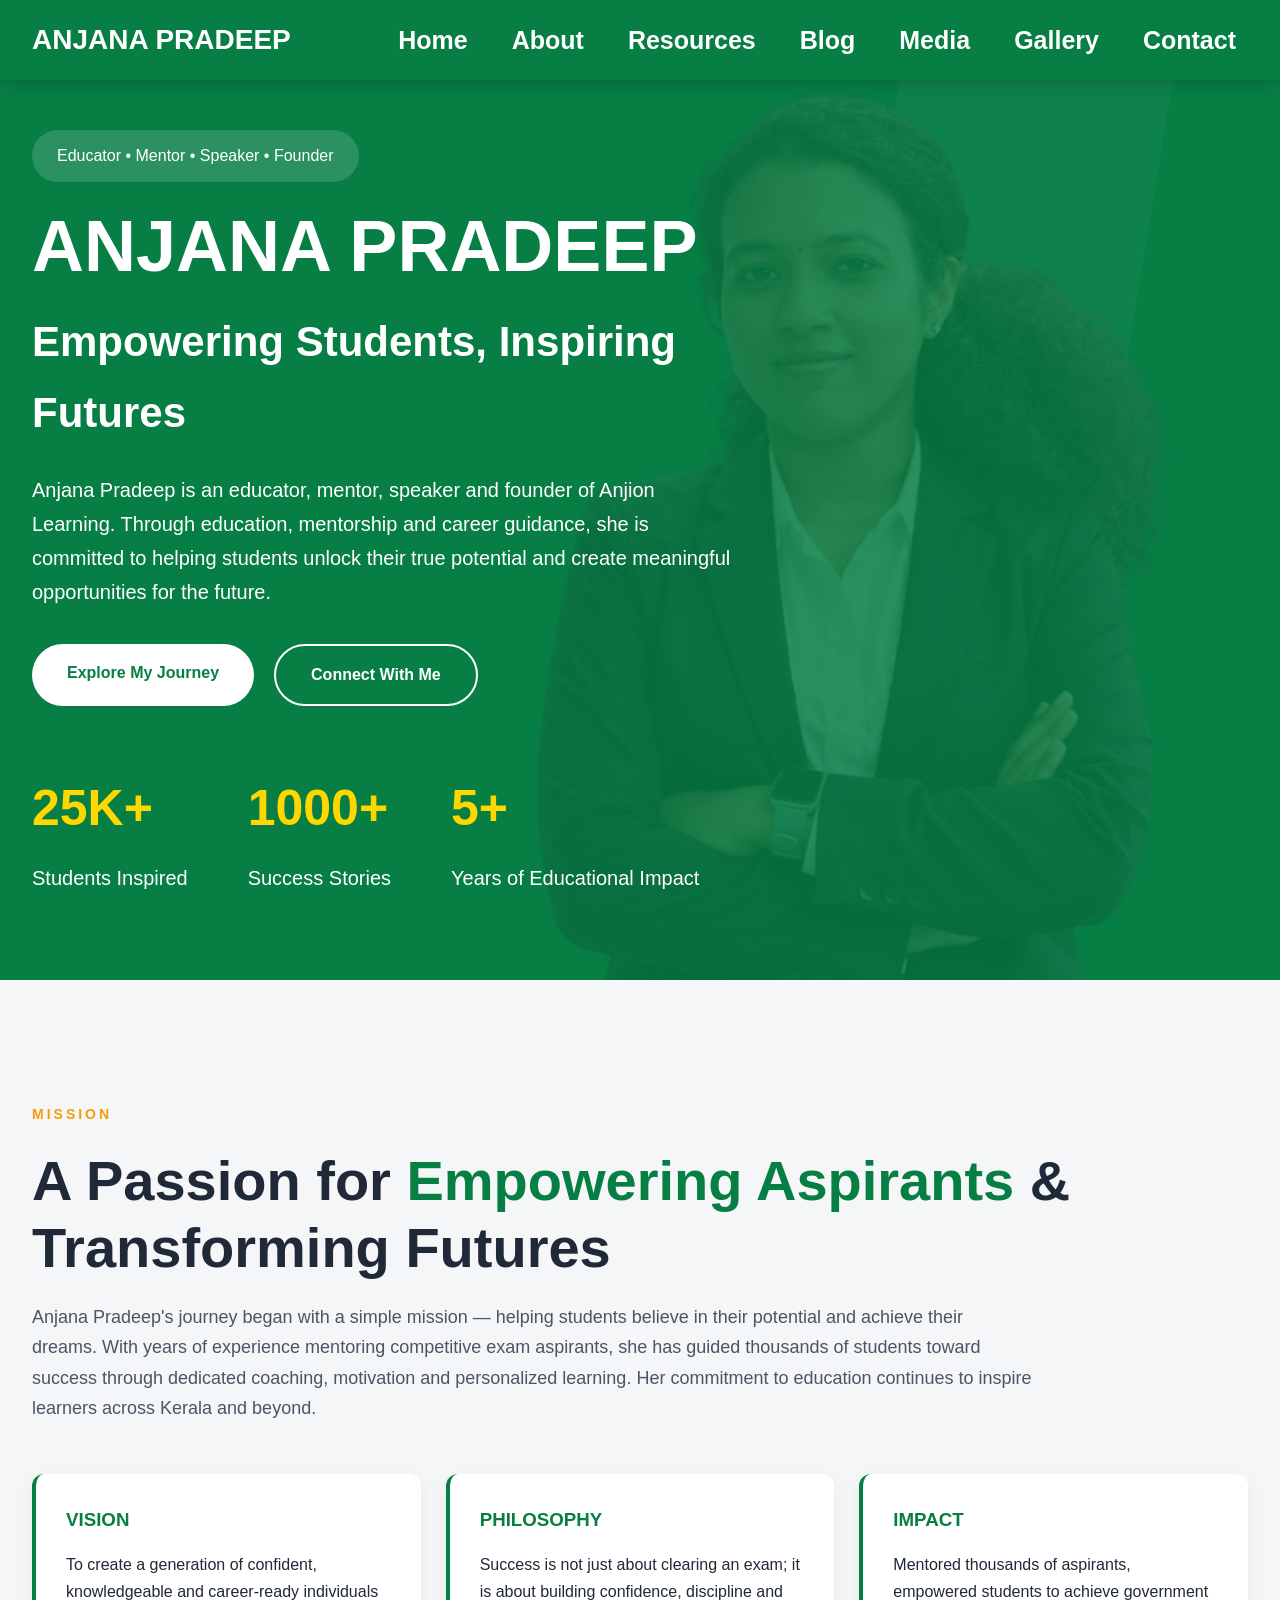
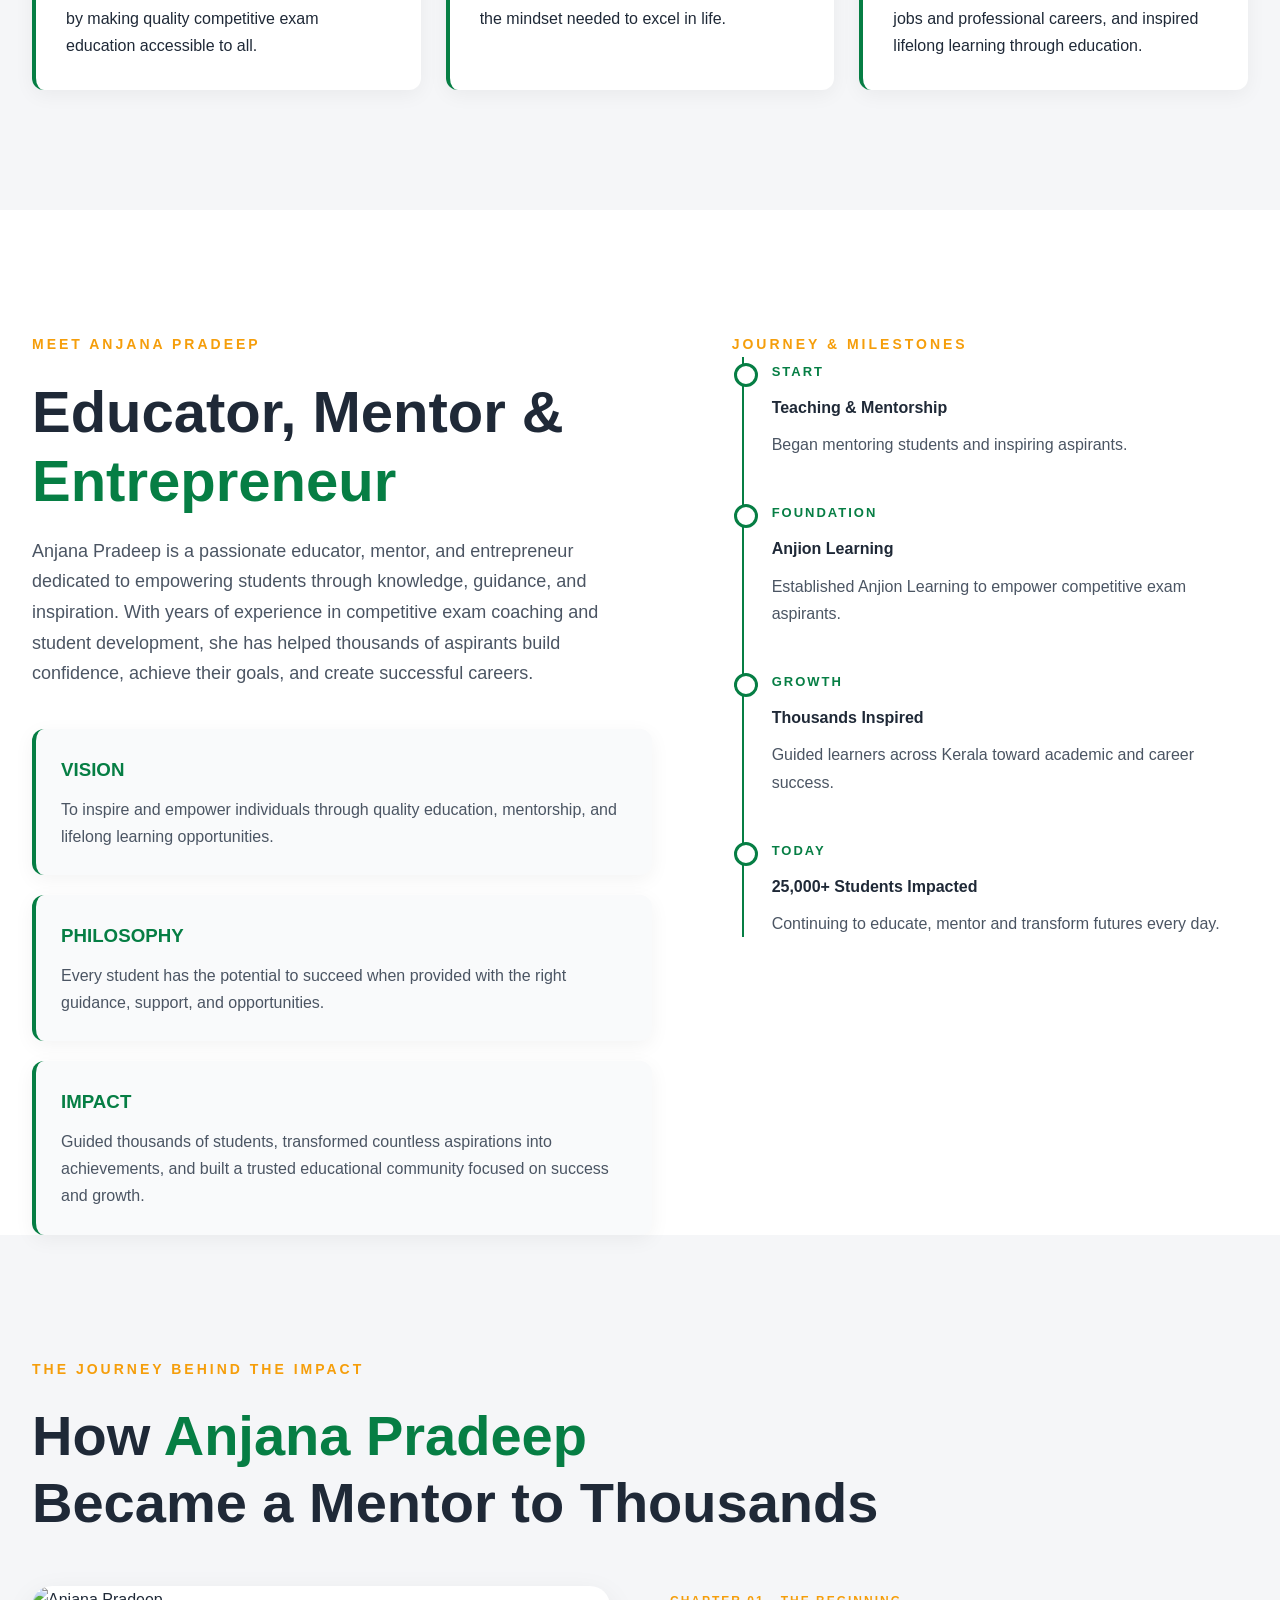
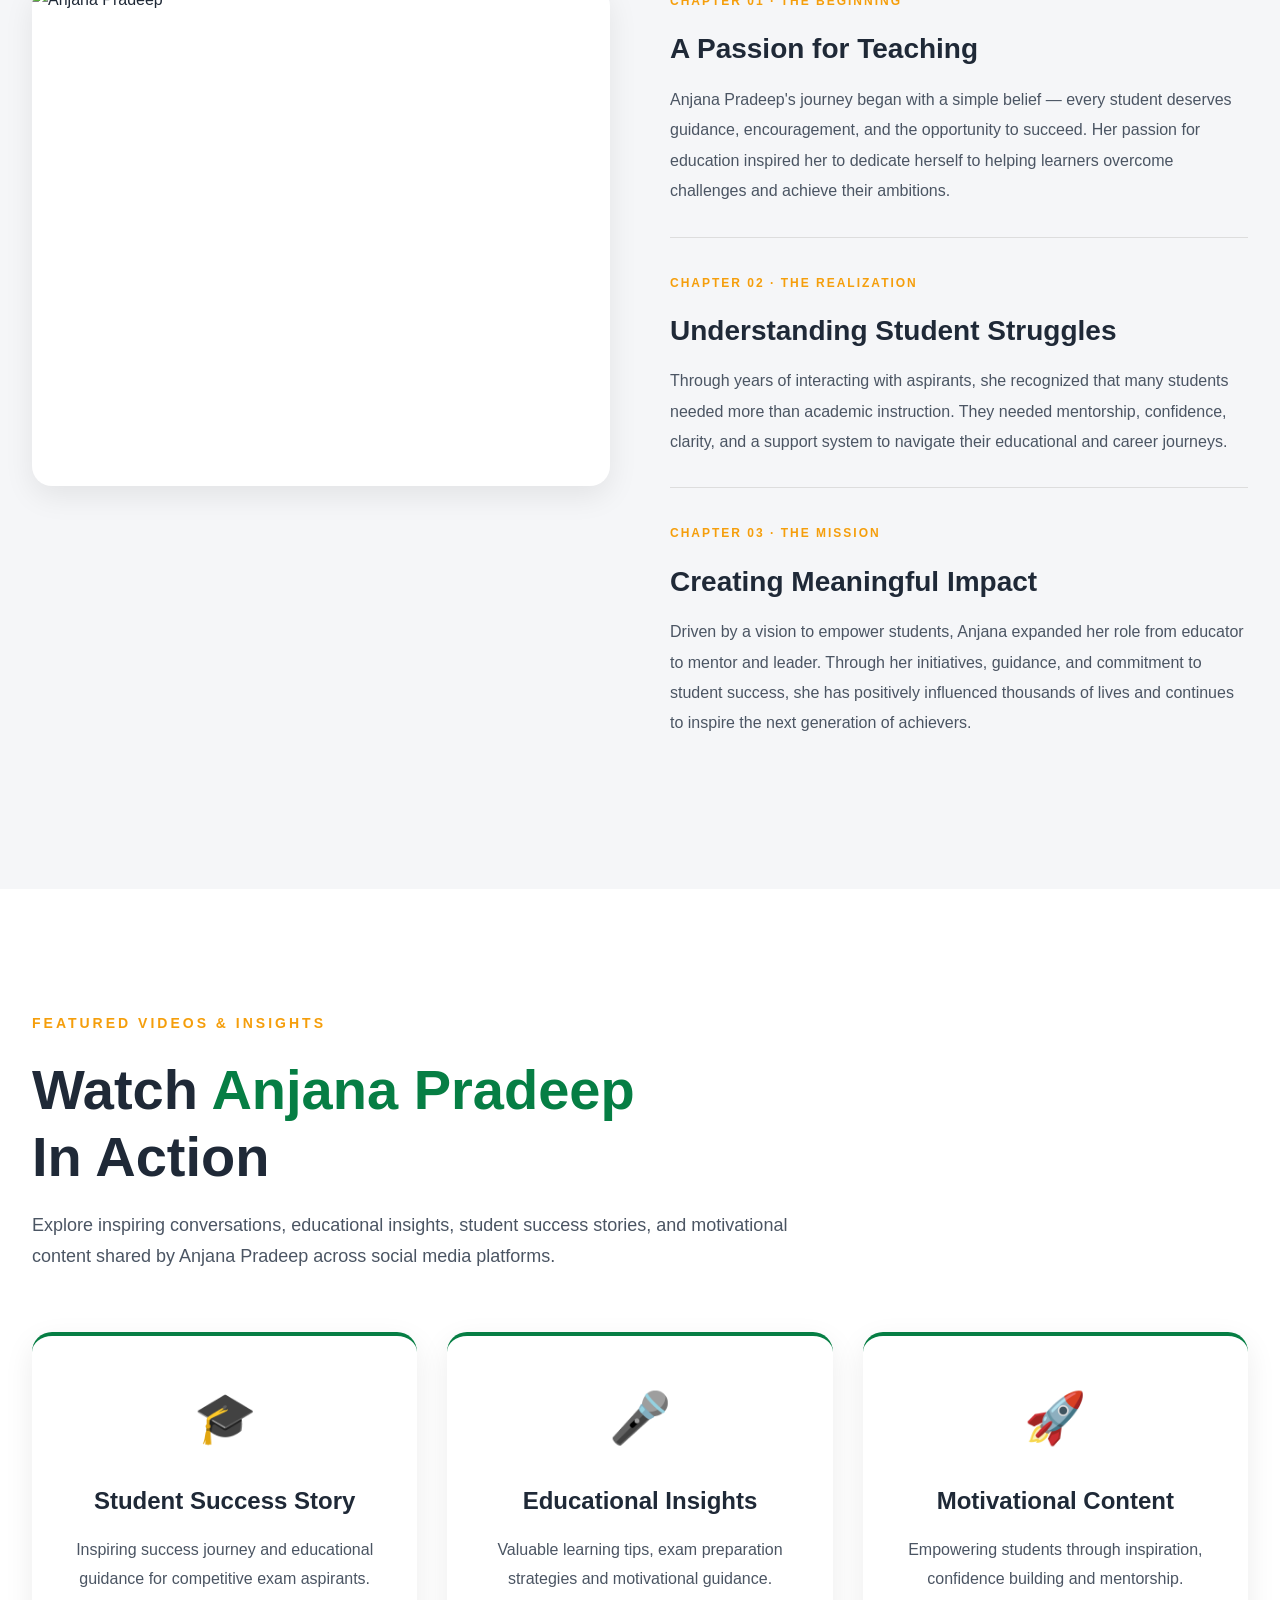
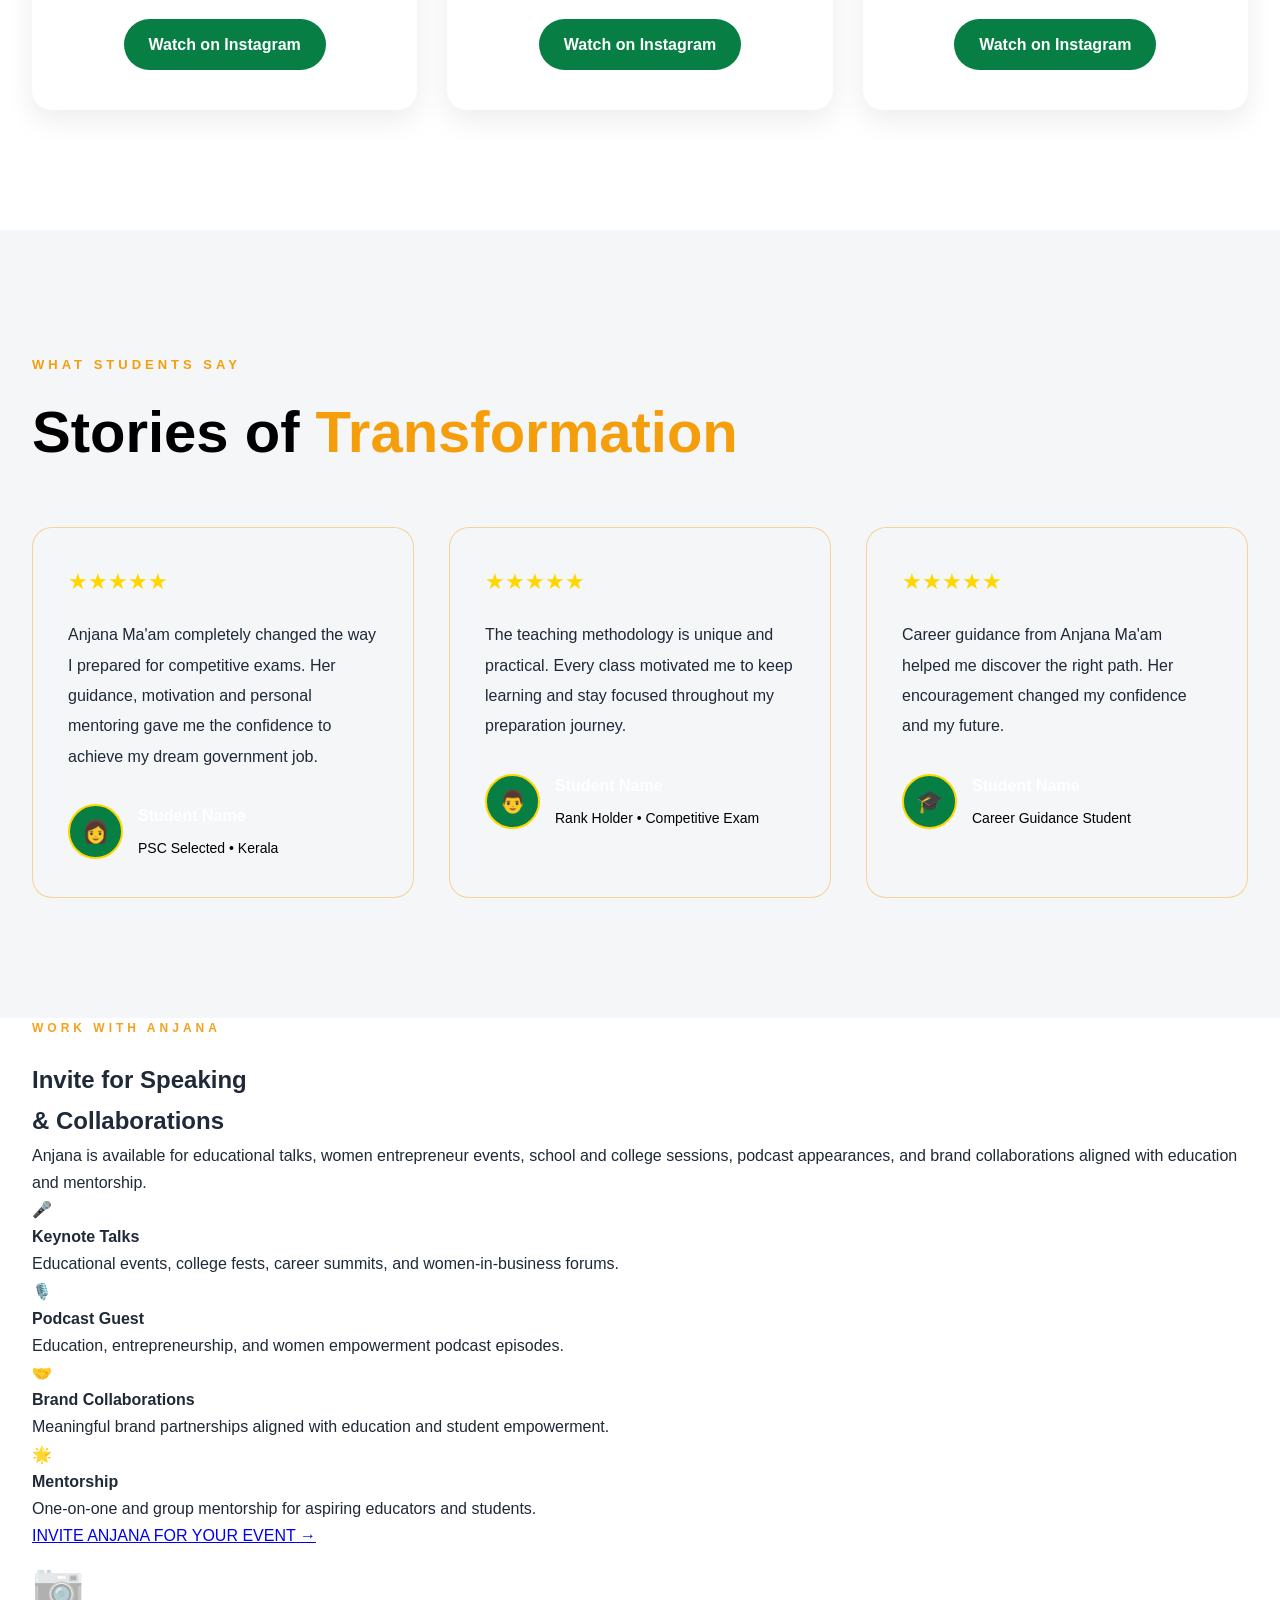
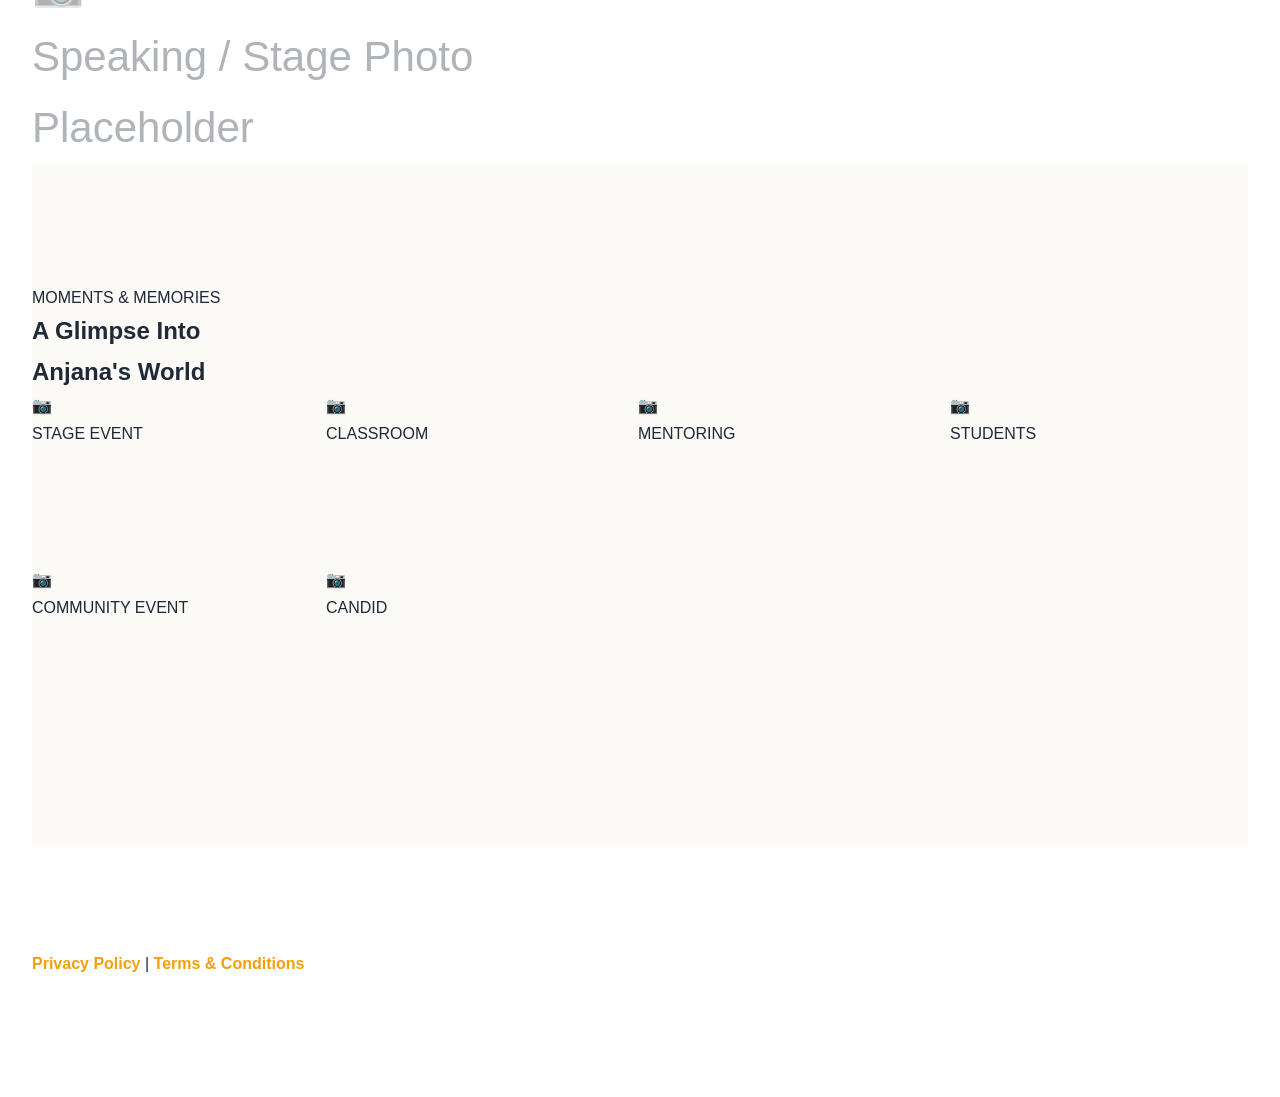
==== index.html @ 57a56578 "Update index.html" ====
<!DOCTYPE html>
<html lang="en">

<head>
    <meta charset="UTF-8">
    <meta name="viewport" content="width=device-width, initial-scale=1.0">
    <title>Anjana Pradeep | Educator • Mentor • Speaker</title>

    <link rel="stylesheet" href="css/style.css">
</head>

<body>

    <!-- Navigation -->

    <nav>
        <div class="container nav-container">

            <a href="index.html" class="logo">
                ANJANA PRADEEP
            </a>

            <div class="menu">
                <a href="index.html">Home</a>
                <a href="about.html">About</a>
                <a href="resources.html">Resources</a>
                <a href="blog.html">Blog</a>
                <a href="media.html">Media</a>
                <a href="gallery.html">Gallery</a>
                <a href="contact.html">Contact</a>
            </div>

        </div>
    </nav>

   <!-- Hero Section -->

<section class="hero">
    <div class="container">
        <div class="hero-content">

            <span class="badge">
                Educator • Mentor • Speaker • Founder
            </span>

            <h1>ANJANA PRADEEP</h1>

            <h2>Empowering Students, Inspiring Futures</h2>

            <p>
                Anjana Pradeep is an educator, mentor, speaker and founder of
                Anjion Learning. Through education, mentorship and career guidance,
                she is committed to helping students unlock their true potential
                and create meaningful opportunities for the future.
            </p>

            <div class="hero-buttons">
                <a href="about.html">Explore My Journey</a>
                <a href="contact.html">Connect With Me</a>
            </div>

            <div class="hero-stats">

                <div class="stat">
                    <h3>25K+</h3>
                    <p>Students Inspired</p>
                </div>

                <div class="stat">
                    <h3>1000+</h3>
                    <p>Success Stories</p>
                </div>

                <div class="stat">
                    <h3>5+</h3>
                    <p>Years of Educational Impact</p>
                </div>

            </div>

        </div>
    </div>
</section>

    <!-- Mission Section -->

    <section class="mission-section">

        <div class="container">

            <span class="mission-tag">
                MISSION
            </span>

            <h2>
                A Passion for
                <span>Empowering Aspirants</span>
                & Transforming Futures
            </h2>

            <p class="mission-intro">
                Anjana Pradeep's journey began with a simple mission — helping
                students believe in their potential and achieve their dreams.
                With years of experience mentoring competitive exam aspirants,
                she has guided thousands of students toward success through
                dedicated coaching, motivation and personalized learning.
                Her commitment to education continues to inspire learners
                across Kerala and beyond.
            </p>

                        <div class="mission-grid">

                <div class="mission-card">
                    <h3>VISION</h3>
                    <p>
                        To create a generation of confident, knowledgeable
                        and career-ready individuals by making quality
                        competitive exam education accessible to all.
                    </p>
                </div>

                <div class="mission-card">
                    <h3>PHILOSOPHY</h3>
                    <p>
                        Success is not just about clearing an exam;
                        it is about building confidence, discipline
                        and the mindset needed to excel in life.
                    </p>
                </div>

                <div class="mission-card">
                    <h3>IMPACT</h3>
                    <p>
                        Mentored thousands of aspirants, empowered
                        students to achieve government jobs and
                        professional careers, and inspired lifelong
                        learning through education.
                    </p>
                </div>

            </div>

               </div>

    </section>

    <!-- Meet Anjana Section -->

    <section class="meet-section">

        <div class="container meet-grid">

            <div class="meet-content">

                <span class="meet-tag">
                    MEET ANJANA PRADEEP
                </span>

                <h2>
                    Educator, Mentor &
                    <span>Entrepreneur</span>
                </h2>

                <p class="meet-description">
                    Anjana Pradeep is a passionate educator, mentor, and entrepreneur
                    dedicated to empowering students through knowledge, guidance, and inspiration.
                    With years of experience in competitive exam coaching and student development,
                    she has helped thousands of aspirants build confidence, achieve their goals,
                    and create successful careers.
                </p>

                <div class="meet-cards">

                    <div class="meet-card">
                        <h3>VISION</h3>
                        <p>
                            To inspire and empower individuals through quality education,
                            mentorship, and lifelong learning opportunities.
                        </p>
                    </div>

                    <div class="meet-card">
                        <h3>PHILOSOPHY</h3>
                        <p>
                            Every student has the potential to succeed when provided
                            with the right guidance, support, and opportunities.
                        </p>
                    </div>

                    <div class="meet-card">
                        <h3>IMPACT</h3>
                        <p>
                            Guided thousands of students, transformed countless aspirations
                            into achievements, and built a trusted educational community
                            focused on success and growth.
                        </p>
                    </div>

                </div>

            </div>

            <div class="journey-section">

                <span class="meet-tag">
                    JOURNEY & MILESTONES
                </span>

                <div class="timeline">

                    <div class="timeline-item">
                        <span class="year">START</span>
                        <h4>Teaching & Mentorship</h4>
                        <p>Began mentoring students and inspiring aspirants.</p>
                    </div>

                    <div class="timeline-item">
                        <span class="year">FOUNDATION</span>
                        <h4>Anjion Learning</h4>
                        <p>Established Anjion Learning to empower competitive exam aspirants.</p>
                    </div>

                    <div class="timeline-item">
                        <span class="year">GROWTH</span>
                        <h4>Thousands Inspired</h4>
                        <p>Guided learners across Kerala toward academic and career success.</p>
                    </div>

                    <div class="timeline-item">
                        <span class="year">TODAY</span>
                        <h4>25,000+ Students Impacted</h4>
                        <p>Continuing to educate, mentor and transform futures every day.</p>
                    </div>

                </div>

            </div>

        </div>
<section class="journey-story">

    <div class="container">

        <span class="story-tag">
            THE JOURNEY BEHIND THE IMPACT
        </span>

        <h2>
            How <span>Anjana Pradeep</span><br>
            Became a Mentor to Thousands
        </h2>

        <div class="story-grid">

           <div class="story-image">
    <img src="anjana-image.jpg" alt="Anjana Pradeep">
</div>

            <div class="story-content">

                <div class="story-item">

                    <span>CHAPTER 01 · THE BEGINNING</span>

                    <h3>A Passion for Teaching</h3>

                    <p>
                        Anjana Pradeep's journey began with a simple belief —
                        every student deserves guidance, encouragement, and the
                        opportunity to succeed. Her passion for education inspired
                        her to dedicate herself to helping learners overcome
                        challenges and achieve their ambitions.
                    </p>

                </div>

                <div class="story-item">

                    <span>CHAPTER 02 · THE REALIZATION</span>

                    <h3>Understanding Student Struggles</h3>

                    <p>
                        Through years of interacting with aspirants, she recognized
                        that many students needed more than academic instruction.
                        They needed mentorship, confidence, clarity, and a support
                        system to navigate their educational and career journeys.
                    </p>

                </div>

                <div class="story-item">

                    <span>CHAPTER 03 · THE MISSION</span>

                    <h3>Creating Meaningful Impact</h3>

                    <p>
                        Driven by a vision to empower students, Anjana expanded
                        her role from educator to mentor and leader. Through her
                        initiatives, guidance, and commitment to student success,
                        she has positively influenced thousands of lives and
                        continues to inspire the next generation of achievers.
                    </p>

                </div>

            </div>

        </div>

    </div>

</section>
    
      <section class="featured-videos">

    <div class="container">

        <span class="video-tag">
            FEATURED VIDEOS & INSIGHTS
        </span>

        <h2>
            Watch <span>Anjana Pradeep</span><br>
            In Action
        </h2>

        <p class="video-intro">
            Explore inspiring conversations, educational insights,
            student success stories, and motivational content shared
            by Anjana Pradeep across social media platforms.
        </p>

        <div class="video-grid">

            <div class="video-card">
                <div class="video-icon">🎓</div>
                <h3>Student Success Story</h3>
                <p>
                    Inspiring success journey and educational guidance
                    for competitive exam aspirants.
                </p>

                <a href="https://www.instagram.com/p/DX_3x2ZT82R/"
                   target="_blank"
                   class="video-btn">
                    Watch on Instagram
                </a>
            </div>

            <div class="video-card">
                <div class="video-icon">🎤</div>
                <h3>Educational Insights</h3>
                <p>
                    Valuable learning tips, exam preparation strategies
                    and motivational guidance.
                </p>

                <a href="https://www.instagram.com/p/DYmgH7WTR5Z/"
                   target="_blank"
                   class="video-btn">
                    Watch on Instagram
                </a>
            </div>

            <div class="video-card">
                <div class="video-icon">🚀</div>
                <h3>Motivational Content</h3>
                <p>
                    Empowering students through inspiration,
                    confidence building and mentorship.
                </p>

                <a href="https://www.instagram.com/p/DY6QM6HpRsT/"
                   target="_blank"
                   class="video-btn">
                    Watch on Instagram
                </a>
            </div>

        </div>

    </div>

</section>

<!-- Testimonials Section -->

<section class="testimonials">

    <div class="container">

        <span class="section-tag">
            WHAT STUDENTS SAY
        </span>

        <h2>
            Stories of
            <span>Transformation</span>
        </h2>

        <div class="testimonial-grid">

            <div class="testimonial-card">

                <div class="stars">★★★★★</div>

                <p>
                    Anjana Ma'am completely changed the way I prepared for competitive exams.
                    Her guidance, motivation and personal mentoring gave me the confidence
                    to achieve my dream government job.
                </p>

                <div class="student-info">

                    <div class="student-avatar">
                        👩
                    </div>

                    <div>
                        <h4>Student Name</h4>
                        <span>PSC Selected • Kerala</span>
                    </div>

                </div>

            </div>

            <div class="testimonial-card">

                <div class="stars">★★★★★</div>

                <p>
                    The teaching methodology is unique and practical.
                    Every class motivated me to keep learning and stay
                    focused throughout my preparation journey.
                </p>

                <div class="student-info">

                    <div class="student-avatar">
                        👨
                    </div>

                    <div>
                        <h4>Student Name</h4>
                        <span>Rank Holder • Competitive Exam</span>
                    </div>

                </div>

            </div>

            <div class="testimonial-card">

                <div class="stars">★★★★★</div>

                <p>
                    Career guidance from Anjana Ma'am helped me discover
                    the right path. Her encouragement changed my confidence
                    and my future.
                </p>

                <div class="student-info">

                    <div class="student-avatar">
                        🎓
                    </div>

                    <div>
                        <h4>Student Name</h4>
                        <span>Career Guidance Student</span>
                    </div>

                </div>

            </div>

        </div>

    </div>

</section>

   <section class="speaking-section">

    <div class="container">

        <!-- Left -->
        <div class="speaking-content">

            <span class="section-label">WORK WITH ANJANA</span>

            <h2>
                Invite for <span>Speaking</span><br>
                &amp; Collaborations
            </h2>

            <p class="section-description">
                Anjana is available for educational talks, women entrepreneur events,
                school and college sessions, podcast appearances, and brand
                collaborations aligned with education and mentorship.
            </p>

            <div class="service-grid">

                <div class="service-card">
                    <div class="icon">🎤</div>
                    <h4>Keynote Talks</h4>
                    <p>
                        Educational events, college fests, career summits,
                        and women-in-business forums.
                    </p>
                </div>

                <div class="service-card">
                    <div class="icon">🎙️</div>
                    <h4>Podcast Guest</h4>
                    <p>
                        Education, entrepreneurship, and women empowerment
                        podcast episodes.
                    </p>
                </div>

                <div class="service-card">
                    <div class="icon">🤝</div>
                    <h4>Brand Collaborations</h4>
                    <p>
                        Meaningful brand partnerships aligned with education
                        and student empowerment.
                    </p>
                </div>

                <div class="service-card">
                    <div class="icon">🌟</div>
                    <h4>Mentorship</h4>
                    <p>
                        One-on-one and group mentorship for aspiring
                        educators and students.
                    </p>
                </div>

            </div>

            <a href="#contact" class="invite-btn">
                INVITE ANJANA FOR YOUR EVENT →
            </a>

        </div>

        <!-- Right -->

       <div class="speaking-image">

    <div class="image-placeholder">
        <div class="camera-icon">📷</div>
        <p>Speaking / Stage Photo</p>
        <span>Placeholder</span>
    </div>

</div>
<!-- =========================================
 MOMENTS & MEMORIES
========================================== -->

<section class="moments-section">

    <div class="moments-wrapper">

        <!-- LEFT CONTENT -->

        <div class="moments-content">

            <div class="section-tag">
                <span></span>
                MOMENTS & MEMORIES
            </div>

            <h2>
                A Glimpse Into <br>
                <span>Anjana's World</span>
            </h2>

        </div>

        <!-- RIGHT GALLERY -->

        <div class="moments-gallery">

            <!-- Stage -->

            <div class="gallery-card stage">

                <div class="placeholder">
                    📷
                </div>

                <span class="gallery-label">
                    STAGE EVENT
                </span>

            </div>

            <!-- Classroom -->

            <div class="gallery-card classroom">

                <div class="placeholder">
                    📷
                </div>

                <span class="gallery-label">
                    CLASSROOM
                </span>

            </div>

            <!-- Mentoring -->

            <div class="gallery-card mentoring">

                <div class="placeholder">
                    📷
                </div>

                <span class="gallery-label">
                    MENTORING
                </span>

            </div>

            <!-- Students -->

            <div class="gallery-card students">

                <div class="placeholder">
                    📷
                </div>

                <span class="gallery-label">
                    STUDENTS
                </span>

            </div>

            <!-- Community -->

            <div class="gallery-card community">

                <div class="placeholder">
                    📷
                </div>

                <span class="gallery-label">
                    COMMUNITY EVENT
                </span>

            </div>

            <!-- Candid -->

            <div class="gallery-card candid">

                <div class="placeholder">
                    📷
                </div>

                <span class="gallery-label">
                    CANDID
                </span>

            </div>

        </div>

    </div>

</section>

           <!-- Bottom Footer -->

<div class="footer-bottom">

    <div class="footer-bottom-content">

        <p>
            © 2026 <strong>Anjana Pradeep</strong>. All Rights Reserved.
        </p>

        <div class="footer-links">

            <a href="privacy-policy.html">Privacy Policy</a>

            <span>|</span>

            <a href="terms-and-conditions.html">Terms &amp; Conditions</a>

        </div>

    </div>

</div>
---- css/style.css ----
:root{
    --primary:#067E44;
    --gold:#FFD700;
    --white:#ffffff;
    --dark:#1f2937;
    --light:#f5f6f8;
    --text:#4b5563;
}

*{
    margin:0;
    padding:0;
    box-sizing:border-box;
}

html{
    scroll-behavior:smooth;
}

body{
    font-family:Arial, sans-serif;
    color:var(--dark);
    line-height:1.7;
    overflow-x:hidden;
}

.container{
    width:95%;
    max-width:1400px;
    margin:auto;
}
/* ==========================
   NAVIGATION
========================== */

nav{
    background:var(--primary);
    position:sticky;
    top:0;
    z-index:999;
    box-shadow:0 4px 15px rgba(0,0,0,0.15);
}

.nav-container{
    height:80px;
    display:flex;
    justify-content:space-between;
    align-items:center;
}

.logo{
    color:var(--white);
    text-decoration:none;
    font-size:28px;
    font-weight:700;
    margin-right:-20px;
}

.menu{
    display:flex;
    align-items:center;
    gap:20px;
}

.menu a{
    color:var(--white);
    text-decoration:none;
    font-weight:600;
    font-size:25px;
    padding:8px 12px;
    transition:.3s;
}
}

.menu a:hover{
    color:var(--gold);
}

/* ==========================
   HERO SECTION
========================== */

.hero{
    min-height:100vh;
    display:flex;
    align-items:center;
    background:
    linear-gradient(
        rgba(6,126,68,.85),
        rgba(6,126,68,.85)
    ),
    url("../banner.png (2).jpg");
    background-size:cover;
    background-position:center;
    background-repeat:no-repeat;
}

.hero-content{
    max-width:700px;
    color:#fff;
}

.badge{
    display:inline-block;
    padding:12px 25px;
    border-radius:50px;
    background:rgba(255,255,255,.15);
    margin-bottom:25px;
    color:#fff;
}

.hero h1{
    font-size:72px;
    line-height:1.1;
    margin-bottom:20px;
    color:#fff;
}

.hero h2{
    font-size:42px;
    margin-bottom:25px;
    color:#fff;
}

.hero p{
    font-size:20px;
    margin-bottom:35px;
    color:#fff;
}

.hero-buttons{
    display:flex;
    gap:20px;
    margin-bottom:60px;
}

.hero-buttons a{
    text-decoration:none;
    padding:15px 35px;
    border-radius:50px;
    font-weight:700;
    transition:.3s;
}

.hero-buttons a:first-child{
    background:#fff;
    color:var(--primary);
}

.hero-buttons a:last-child{
    border:2px solid #fff;
    color:#fff;
}

.hero-buttons a:hover{
    transform:translateY(-2px);
}

.hero-stats{
    display:flex;
    gap:60px;
}

.stat h3{
    color:var(--gold);
    font-size:50px;
    margin-bottom:10px;
}

.stat p{
    color:#fff;
}

/* ==========================
   MISSION SECTION
========================== */

.mission-section{
    background:#f5f6f8;
    padding:120px 0;
}

.mission-tag{
    color:#f59e0b;
    font-size:14px;
    font-weight:700;
    letter-spacing:3px;
    text-transform:uppercase;
}

.mission-section h2{
    font-size:56px;
    margin:20px 0;
    line-height:1.2;
}

.mission-section h2 span{
    color:var(--primary);
}

.mission-intro{
    max-width:1000px;
    color:var(--text);
    font-size:18px;
    margin-bottom:50px;
}

.mission-grid{
    display:grid;
    grid-template-columns:repeat(3,1fr);
    gap:25px;
}

.mission-card{
    background:#fff;
    padding:30px;
    border-left:4px solid var(--primary);
    border-radius:12px;
    box-shadow:0 5px 20px rgba(0,0,0,.05);
}

.mission-card h3{
    color:var(--primary);
    margin-bottom:15px;
}

/* ==========================
   MEET ANJANA SECTION
========================== */

.meet-section{
    background:#fff;
    padding:120px 0;
}

.meet-grid{
    display:grid;
    grid-template-columns:1.2fr 1fr;
    gap:80px;
}

.meet-tag{
    color:#f59e0b;
    font-size:14px;
    font-weight:700;
    letter-spacing:3px;
    text-transform:uppercase;
}

.meet-content h2{
    font-size:58px;
    margin:20px 0;
    line-height:1.2;
}

.meet-content h2 span{
    color:var(--primary);
}

.meet-description{
    color:var(--text);
    font-size:18px;
    margin-bottom:40px;
}

.meet-cards{
    display:flex;
    flex-direction:column;
    gap:20px;
}

.meet-card{
    background:#f9fafb;
    padding:25px;
    border-left:4px solid var(--primary);
    border-radius:12px;
    box-shadow:0 5px 20px rgba(0,0,0,.05);
}

.meet-card h3{
    color:var(--primary);
    margin-bottom:10px;
}

.meet-card p{
    color:var(--text);
}

/* ==========================
   TIMELINE
========================== */

.timeline{
    position:relative;
    padding-left:40px;
}

.timeline::before{
    content:"";
    position:absolute;
    left:10px;
    top:0;
    width:2px;
    height:100%;
    background:var(--primary);
}

.timeline-item{
    position:relative;
    margin-bottom:40px;
}

.timeline-item::before{
    content:"";
    position:absolute;
    left:-38px;
    top:6px;
    width:18px;
    height:18px;
    border-radius:50%;
    background:#fff;
    border:3px solid var(--primary);
}

.year{
    color:var(--primary);
    font-size:13px;
    font-weight:700;
    letter-spacing:2px;
}

.timeline-item h4{
    margin:10px 0;
}

.timeline-item p{
    color:var(--text);
}

/* ==========================
   MEDIA SECTION
========================== */

.media{
    padding:100px 0;
    background:#f5f6f8;
    text-align:center;
}

.media h2{
    color:var(--primary);
    margin-bottom:20px;
}

.media p{
    max-width:900px;
    margin:auto;
}

/* ==========================
   COLLABORATION
========================== */

.collaboration{
    padding:100px 0;
    text-align:center;
}

.collaboration h2{
    color:var(--primary);
    margin-bottom:20px;
}

.collaboration p{
    max-width:900px;
    margin:auto;
    margin-bottom:30px;
}

/* ==========================
   FOOTER
========================== */

footer{
    background:var(--primary);
    color:#fff;
    text-align:center;
    padding:60px 20px;
}

footer h3{
    margin-bottom:10px;
}

footer p{
    margin:8px 0;
}

/* ==========================
   MOBILE
========================== */

@media(max-width:768px){

    .nav-container{
        flex-direction:column;
        height:auto;
        padding:20px 0;
    }

    .menu{
        flex-wrap:wrap;
        justify-content:center;
        gap:15px;
    }

    .hero{
        text-align:center;
        padding:80px 0;
    }

    .hero h1{
        font-size:42px;
    }

    .hero h2{
        font-size:28px;
    }

    .hero p{
        font-size:16px;
    }

    .hero-buttons{
        flex-direction:column;
        align-items:center;
    }

    .hero-stats{
        flex-direction:column;
        gap:25px;
        text-align:center;
    }

    .mission-grid,
    .meet-grid{
        grid-template-columns:1fr;
    }

    .mission-section h2,
    .meet-content h2{
        font-size:36px;
    }
}
/* ==========================
   JOURNEY STORY SECTION
========================== */

.journey-story{
    background:#f5f6f8;
    padding:120px 0;
}

.story-tag{
    color:#f59e0b;
    font-size:14px;
    font-weight:700;
    letter-spacing:3px;
    text-transform:uppercase;
}

.journey-story h2{
    font-size:56px;
    line-height:1.2;
    margin:20px 0 50px;
}

.journey-story h2 span{
    color:var(--primary);
}

.story-grid{
    display:grid;
    grid-template-columns:1fr 1fr;
    gap:60px;
    align-items:start;
}

.story-image{
    background:#fff;
    border-radius:20px;
    overflow:hidden;
    min-height:500px;
    box-shadow:0 10px 30px rgba(0,0,0,.08);
}

.story-image img{
    width:100%;
    height:500px;
    object-fit:cover;
    display:block;
}

.story-content{
    display:flex;
    flex-direction:column;
    gap:30px;
}

.story-item{
    padding-bottom:30px;
    border-bottom:1px solid #ddd;
}

.story-item:last-child{
    border-bottom:none;
}

.story-item span{
    color:#f59e0b;
    font-size:12px;
    font-weight:700;
    letter-spacing:2px;
}

.story-item h3{
    margin:12px 0;
    font-size:28px;
    color:var(--dark);
}

.story-item p{
    color:var(--text);
    line-height:1.9;
}

@media(max-width:768px){

    .story-grid{
        grid-template-columns:1fr;
    }

    .journey-story h2{
        font-size:36px;
    }

}
/* ==========================
   FEATURED VIDEOS
========================== */

.featured-videos{
    background:#ffffff;
    padding:120px 0;
}

.video-tag{
    color:#f59e0b;
    font-size:14px;
    font-weight:700;
    letter-spacing:3px;
    text-transform:uppercase;
}

.featured-videos h2{
    font-size:56px;
    line-height:1.2;
    margin:20px 0;
    color:var(--dark);
}

.featured-videos h2 span{
    color:var(--primary);
}

.video-intro{
    max-width:800px;
    color:var(--text);
    margin-bottom:60px;
    font-size:18px;
}

.video-grid{
    display:grid;
    grid-template-columns:repeat(3,1fr);
    gap:30px;
}

.video-card{
    background:#fff;
    border-radius:20px;
    padding:40px 30px;
    text-align:center;
    box-shadow:0 10px 30px rgba(0,0,0,.08);
    transition:.3s;
    border-top:4px solid var(--primary);
}

.video-card:hover{
    transform:translateY(-8px);
}

.video-icon{
    font-size:50px;
    margin-bottom:20px;
}

.video-card h3{
    color:var(--dark);
    margin-bottom:15px;
    font-size:24px;
}

.video-card p{
    color:var(--text);
    margin-bottom:25px;
    line-height:1.8;
}

.video-btn{
    display:inline-block;
    background:var(--primary);
    color:#fff;
    text-decoration:none;
    padding:12px 25px;
    border-radius:50px;
    font-weight:600;
}

.video-btn:hover{
    background:#056838;
}

@media(max-width:768px){

    .video-grid{
        grid-template-columns:1fr;
    }

    .featured-videos h2{
        font-size:36px;
    }

}
/* ==========================
   FOOTER
========================== */

.footer{
    background:#022f20;
    color:#fff;
    padding:80px 0 30px;
}

.footer-grid{
    display:grid;
    grid-template-columns:2fr 1fr 1fr 1fr;
    gap:50px;
}

.footer-brand h3{
    font-size:36px;
    margin-bottom:15px;
}

.footer-brand h3 span{
    color:#f59e0b;
}

.footer-brand p{
    color:rgba(255,255,255,.8);
    margin-bottom:8px;
}

.footer-social{
    display:flex;
    gap:15px;
    margin-top:25px;
}

.footer-social a{
    width:45px;
    height:45px;
    border:1px solid #f59e0b;
    border-radius:50%;
    display:flex;
    align-items:center;
    justify-content:center;
    text-decoration:none;
    color:#fff;
    transition:.3s;
}

.footer-social a:hover{
    background:#f59e0b;
}

.footer h4{
    margin-bottom:20px;
    color:#fff;
}

.footer ul{
    list-style:none;
}

.footer ul li{
    margin-bottom:12px;
}

.footer ul li a{
    color:rgba(255,255,255,.8);
    text-decoration:none;
}

.footer ul li a:hover{
    color:#f59e0b;
}

.footer-bottom{
    margin-top:50px;
    padding-top:25px;
    border-top:1px solid rgba(255,255,255,.1);
    display:flex;
    justify-content:space-between;
    align-items:center;
}

.footer-bottom p{
    color:rgba(255,255,255,.7);
}

.footer-bottom a{
    color:#f59e0b;
    text-decoration:none;
    font-weight:600;
}

@media(max-width:768px){

    .footer-grid{
        grid-template-columns:1fr;
        gap:30px;
    }

    .footer-bottom{
        flex-direction:column;
        gap:15px;
        text-align:center;
    }

}
/* ===========================
   TESTIMONIALS
=========================== */

.testimonials{
    background:#f5f6f8;
    padding:120px 0;
}

.testimonials .section-tag{
    color:#f59e0b;
    font-size:13px;
    letter-spacing:4px;
    font-weight:700;
    text-transform:uppercase;
}

.testimonials h2{
    font-size:58px;
    color:#000000;
    margin:20px 0 60px;
    line-height:1.2;
}

.testimonials h2 span{
    color:#f59e0b;
}

.testimonial-grid{
    display:grid;
    grid-template-columns:repeat(3,1fr);
    gap:35px;
}

.testimonial-card{
    background:rgba(255,255,255,.06);
    border:1px solid rgba(245,158,11,.4);
    border-radius:20px;
    padding:35px;
    transition:.3s;
}

.testimonial-card:hover{
    transform:translateY(-8px);
    box-shadow:0 20px 40px rgba(0,0,0,.25);
}

.stars{
    color:#FFD700;
    font-size:22px;
    margin-bottom:20px;
}

.testimonial-card p{
    color:##000000;
    line-height:1.9;
    margin-bottom:30px;
}

.student-info{
    display:flex;
    align-items:center;
    gap:15px;
}

.student-avatar{
    width:55px;
    height:55px;
    border-radius:50%;
    background:#067E44;
    border:2px solid #FFD700;
    display:flex;
    align-items:center;
    justify-content:center;
    font-size:22px;
}

.student-info h4{
    color:#fff;
    margin-bottom:5px;
}

.student-info span{
    color:#000000;
    font-size:14px;
}

@media(max-width:768px){

    .testimonial-grid{
        grid-template-columns:1fr;
    }

    .testimonials h2{
        font-size:38px;
    }

}
/*========================================
 MOMENTS & MEMORIES
========================================*/

.moments-section{
    padding:120px 0;
    background:#FCFAF6;
}

.moments-container{
    width:90%;
    max-width:1350px;
    margin:auto;
}

/* Heading */

.moments-title{
    margin-bottom:50px;
}

.section-label{
    display:flex;
    align-items:center;
    gap:12px;
    font-size:12px;
    font-weight:600;
    letter-spacing:4px;
    color:#F4A11E;
    text-transform:uppercase;
    margin-bottom:22px;
}

.line{
    width:35px;
    height:2px;
    background:#F4A11E;
}

.moments-title h2{
    font-family:"Playfair Display",serif;
    font-size:58px;
    line-height:1.15;
    color:#222;
    margin:0;
}

.moments-title h2 span{
    color:#F4A11E;
}

/* Gallery */

.moments-gallery{

    display:grid;

    grid-template-columns:280px 1fr 1fr 1fr;

    grid-template-rows:160px 160px;

    gap:14px;

}

/* Cards */

.gallery-item{

    position:relative;

    border-radius:14px;

    border:1px solid rgba(244,161,30,.4);

    background:#FFF;

    overflow:hidden;

    display:flex;

    justify-content:center;

    align-items:center;

    transition:.35s;

}

.gallery-item:hover{

    transform:translateY(-5px);

    box-shadow:0 20px 45px rgba(0,0,0,.08);

}

/* Large Card */

.large{

    grid-row:1 / span 2;

}

/* Wide Card */

.wide{

    grid-column:2 / span 2;

}

/* Placeholder */

.image-placeholder{

    font-size:42px;

    opacity:.35;

}

/* Tag */

.gallery-tag{

    position:absolute;

    left:14px;

    bottom:14px;

    background:#173629;

    color:#fff;

    padding:7px 12px;

    font-size:10px;

    letter-spacing:2px;

    border-radius:4px;

}

/* Images */

.gallery-item img{

    width:100%;

    height:100%;

    object-fit:cover;

    display:block;

}

/* Responsive */

@media(max-width:1200px){

.moments-gallery{

grid-template-columns:1fr 1fr;

grid-template-rows:auto;

}

.large,
.wide{

grid-column:auto;

grid-row:auto;

height:250px;

}

.gallery-item{

height:220px;

}

}

@media(max-width:768px){

.moments-title h2{

font-size:42px;

}

.moments-gallery{

grid-template-columns:1fr;

}

.gallery-item{

height:220px;

}

}
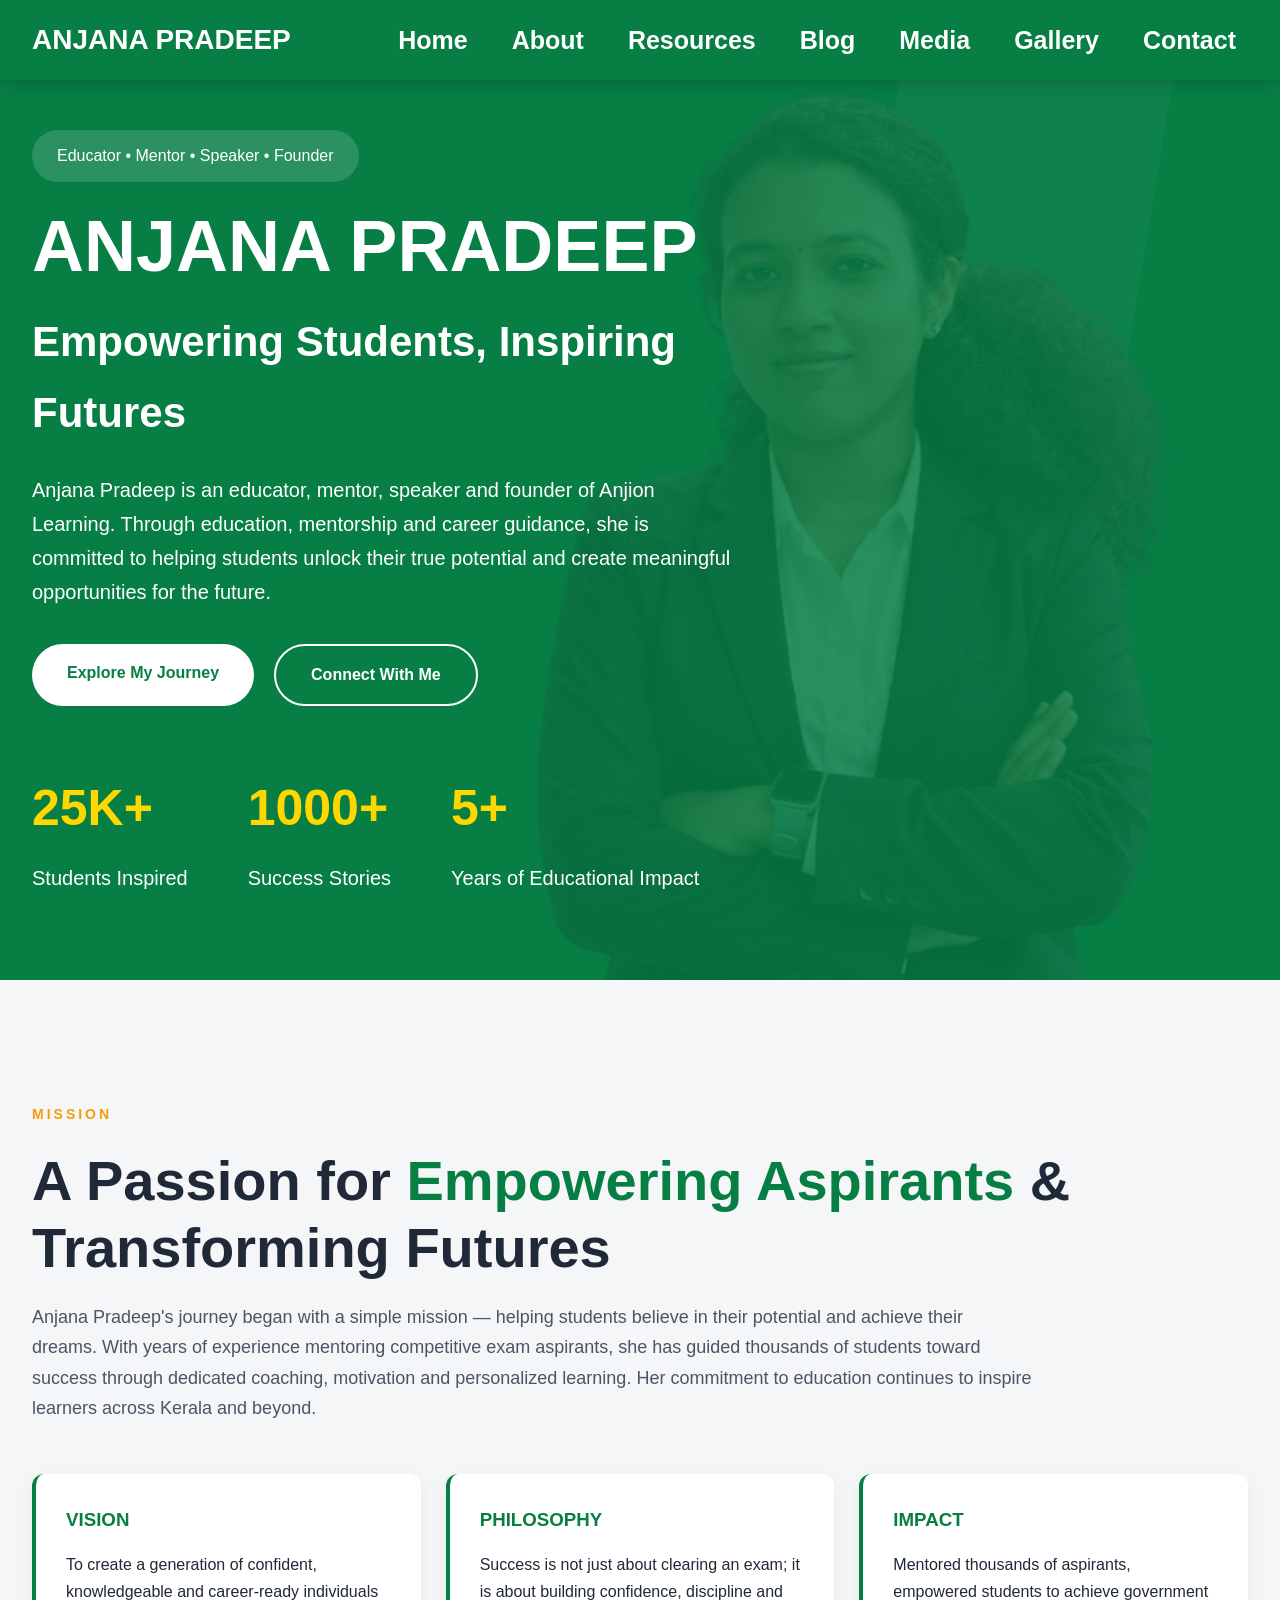
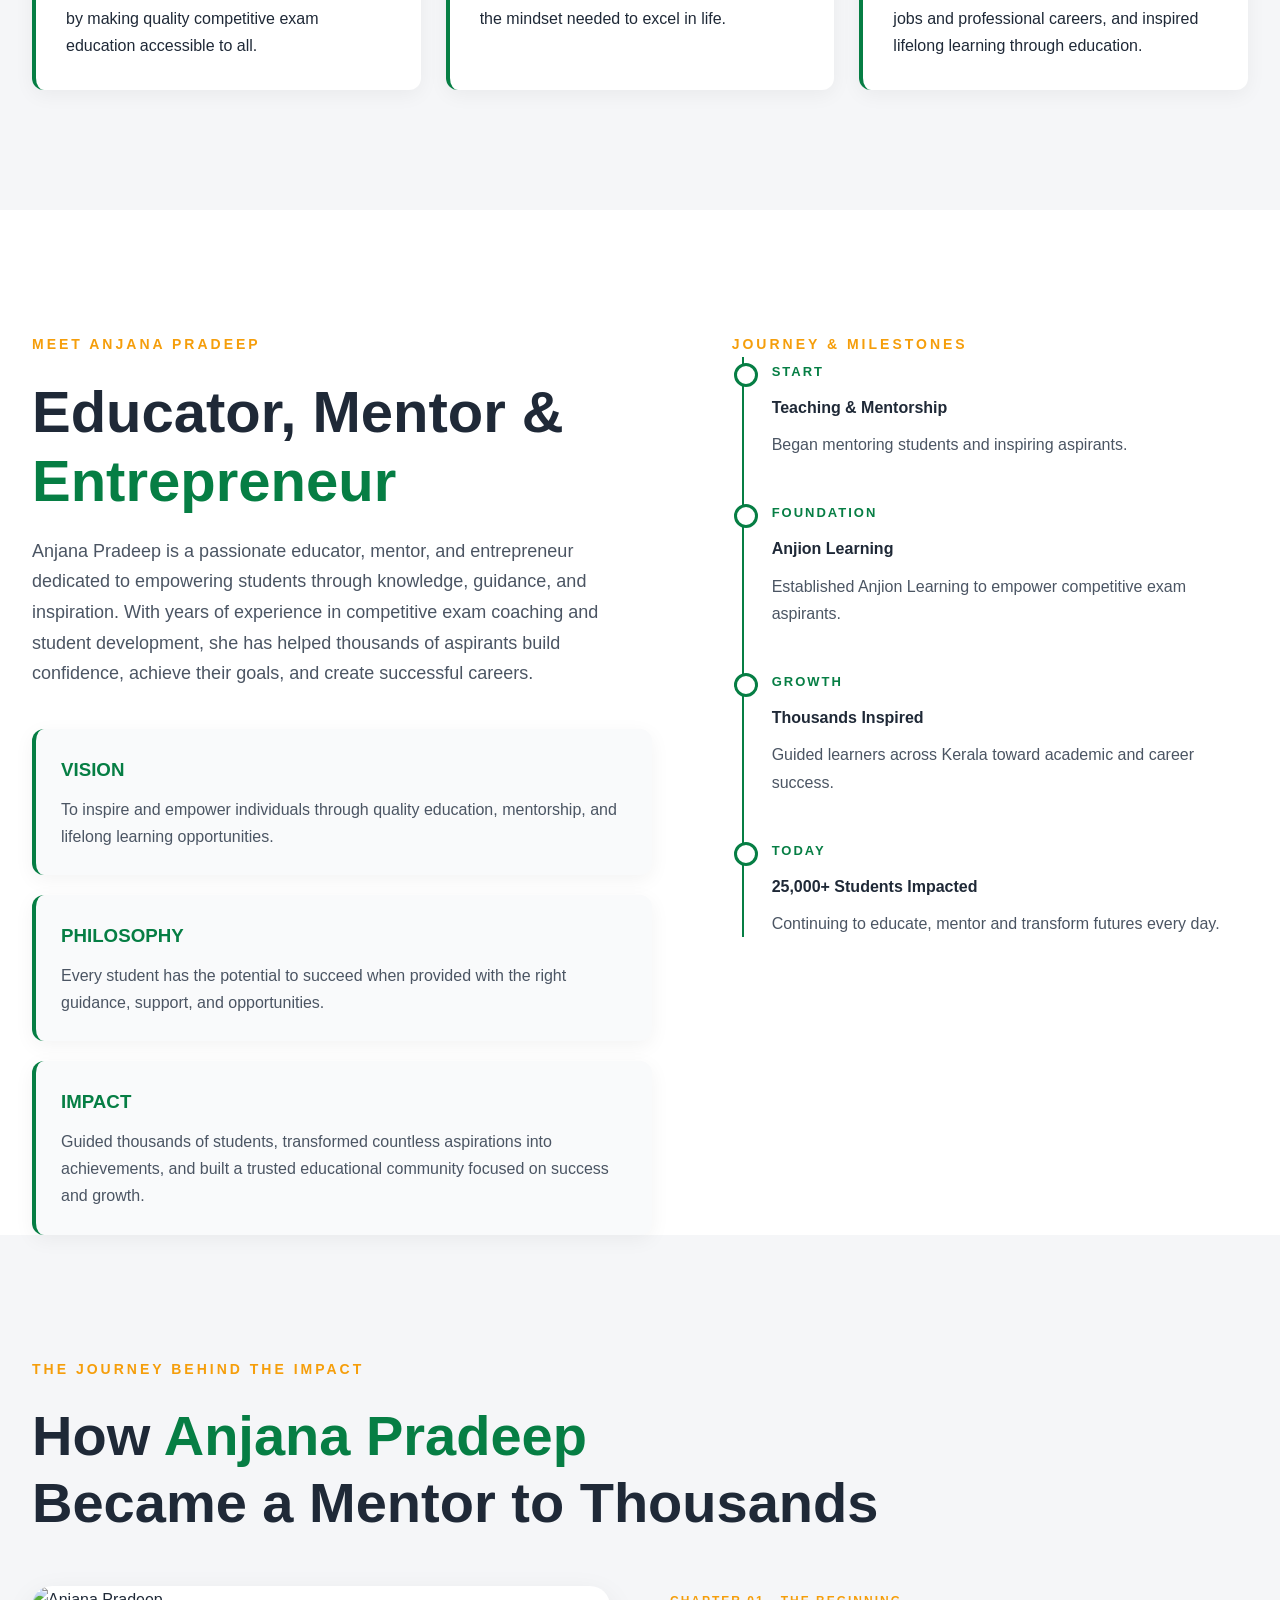
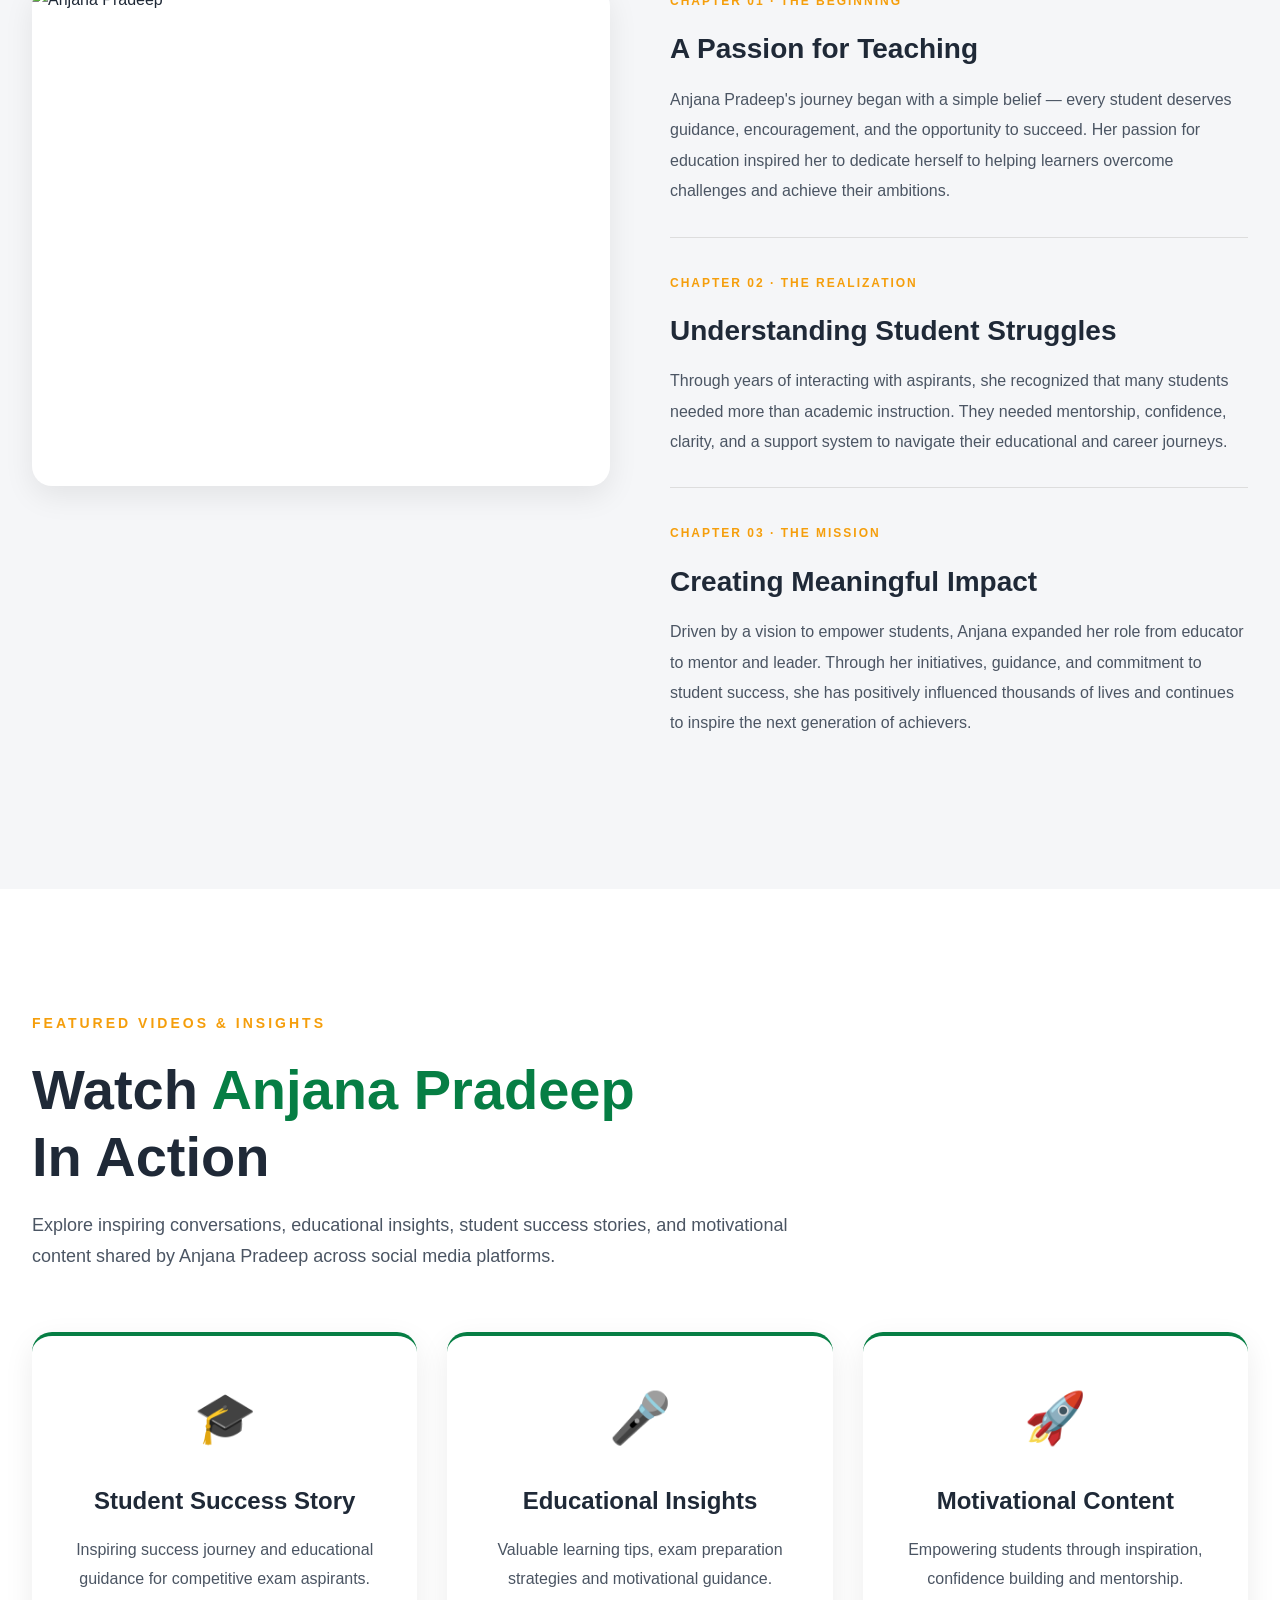
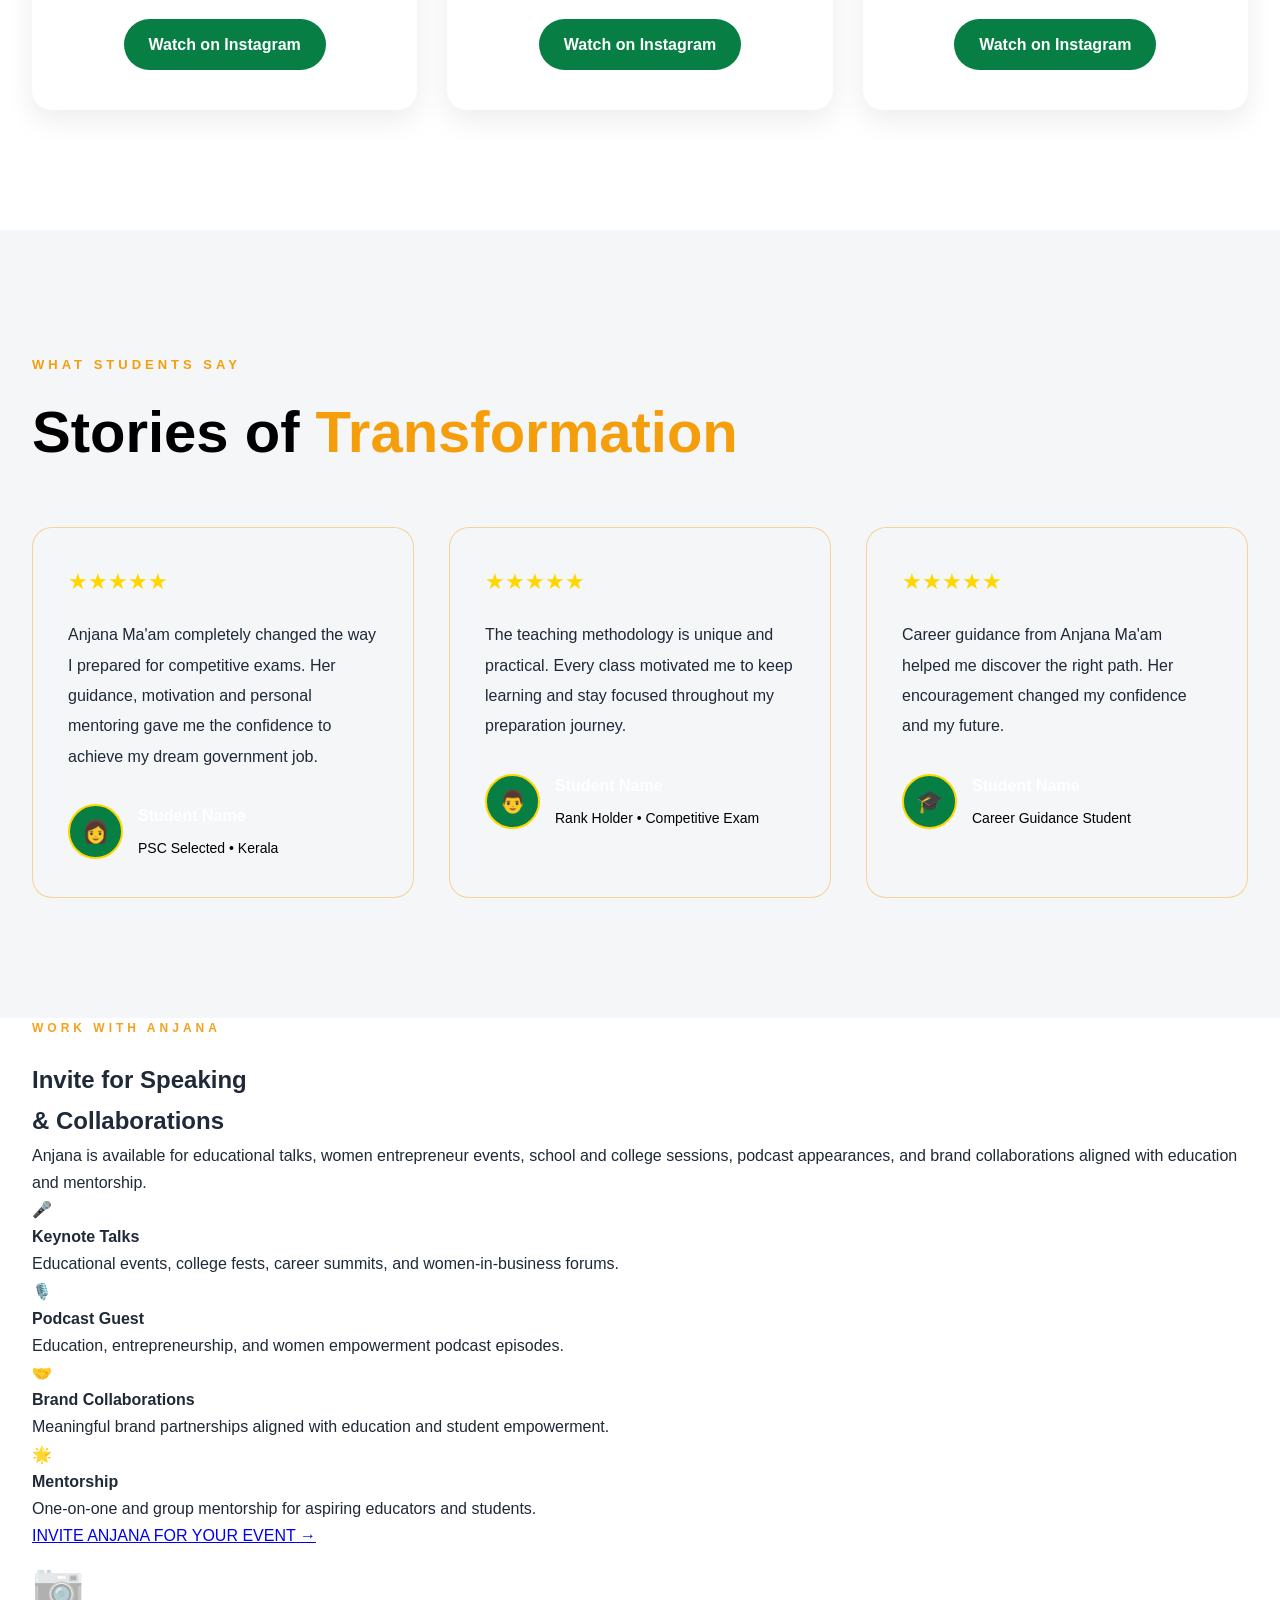
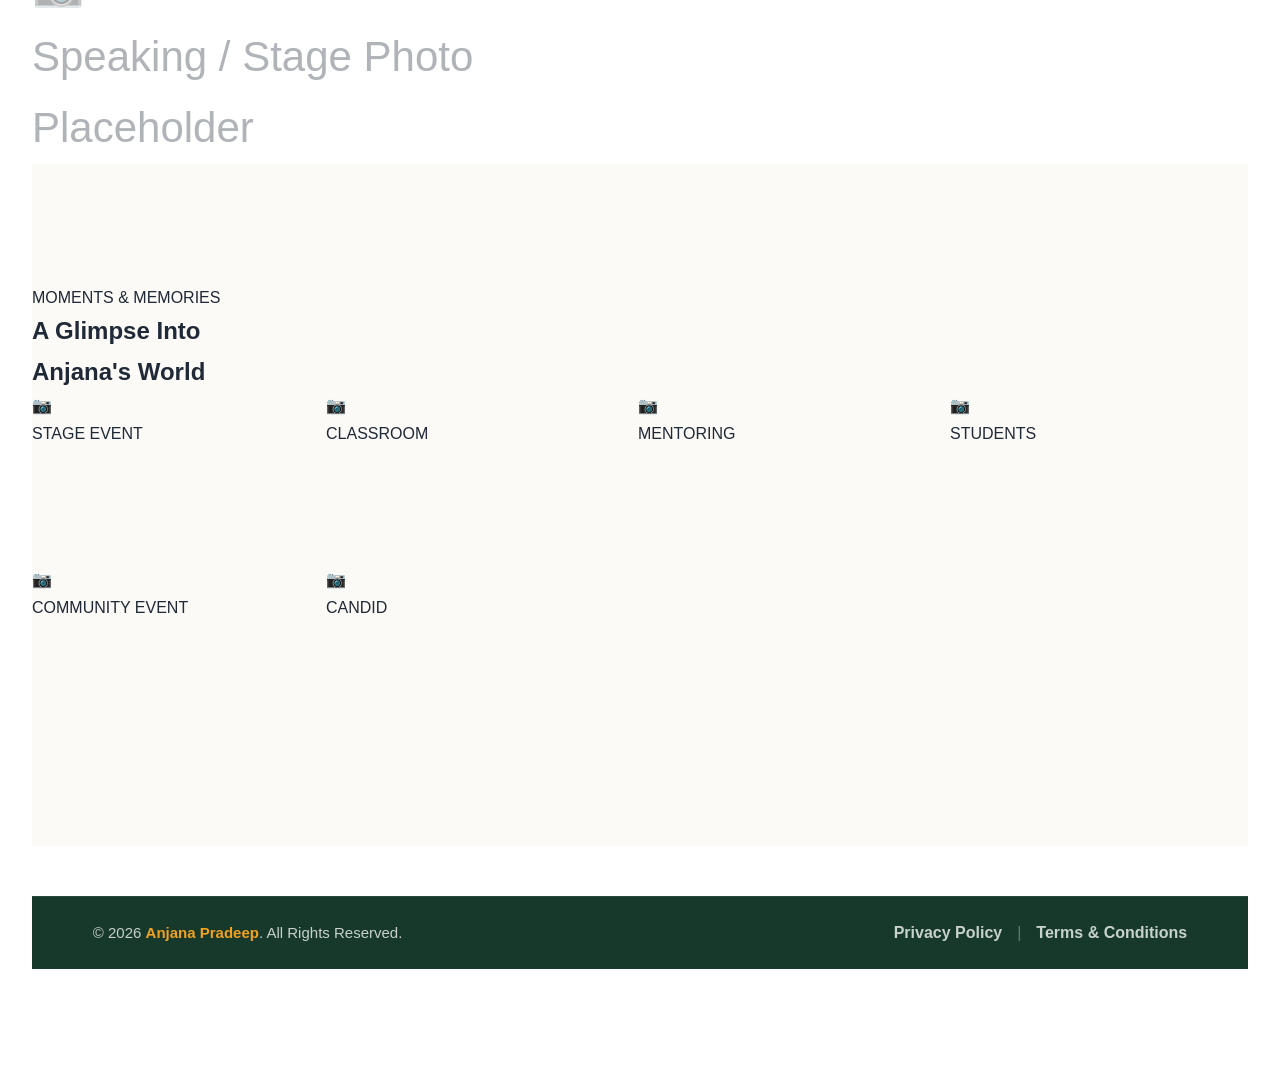
==== commit d06d6ba7: "Update index.html" ====
--- a/index.html
+++ b/index.html
@@ -680,21 +680,22 @@
 
            <!-- Bottom Footer -->
 
+<!-- Footer Bottom -->
 <div class="footer-bottom">
 
-    <div class="footer-bottom-content">
+    <div class="footer-bottom-container">
 
         <p>
-            © 2026 <strong>Anjana Pradeep</strong>. All Rights Reserved.
+            © 2026 <span>Anjana Pradeep</span>. All Rights Reserved.
         </p>
 
-        <div class="footer-links">
-
-            <a href="privacy-policy.html">Privacy Policy</a>
+        <div class="footer-policy">
+
+            <a href="#">Privacy Policy</a>
 
             <span>|</span>
 
-            <a href="terms-and-conditions.html">Terms &amp; Conditions</a>
+            <a href="#">Terms &amp; Conditions</a>
 
         </div>
 
--- a/css/style.css
+++ b/css/style.css
@@ -1061,3 +1061,67 @@
 }
 
 }
+/*==========================
+ Footer Bottom
+===========================*/
+
+.footer-bottom{
+    width:100%;
+    background:#16392C;   /* Same as footer */
+    border-top:1px solid rgba(255,255,255,.08);
+    padding:22px 0;
+}
+
+.footer-bottom-container{
+    width:90%;
+    max-width:1300px;
+    margin:auto;
+
+    display:flex;
+    justify-content:space-between;
+    align-items:center;
+}
+
+.footer-bottom p{
+    margin:0;
+    color:#C8D1CB;
+    font-size:15px;
+    font-weight:400;
+}
+
+.footer-bottom p span{
+    color:#F4A11E;
+    font-weight:600;
+}
+
+.footer-policy{
+    display:flex;
+    align-items:center;
+    gap:15px;
+}
+
+.footer-policy a{
+    color:#C8D1CB;
+    text-decoration:none;
+    transition:.3s;
+}
+
+.footer-policy a:hover{
+    color:#F4A11E;
+}
+
+.footer-policy span{
+    color:#5F7B6E;
+}
+
+/* Mobile */
+
+@media(max-width:768px){
+
+.footer-bottom-container{
+    flex-direction:column;
+    gap:15px;
+    text-align:center;
+}
+
+}
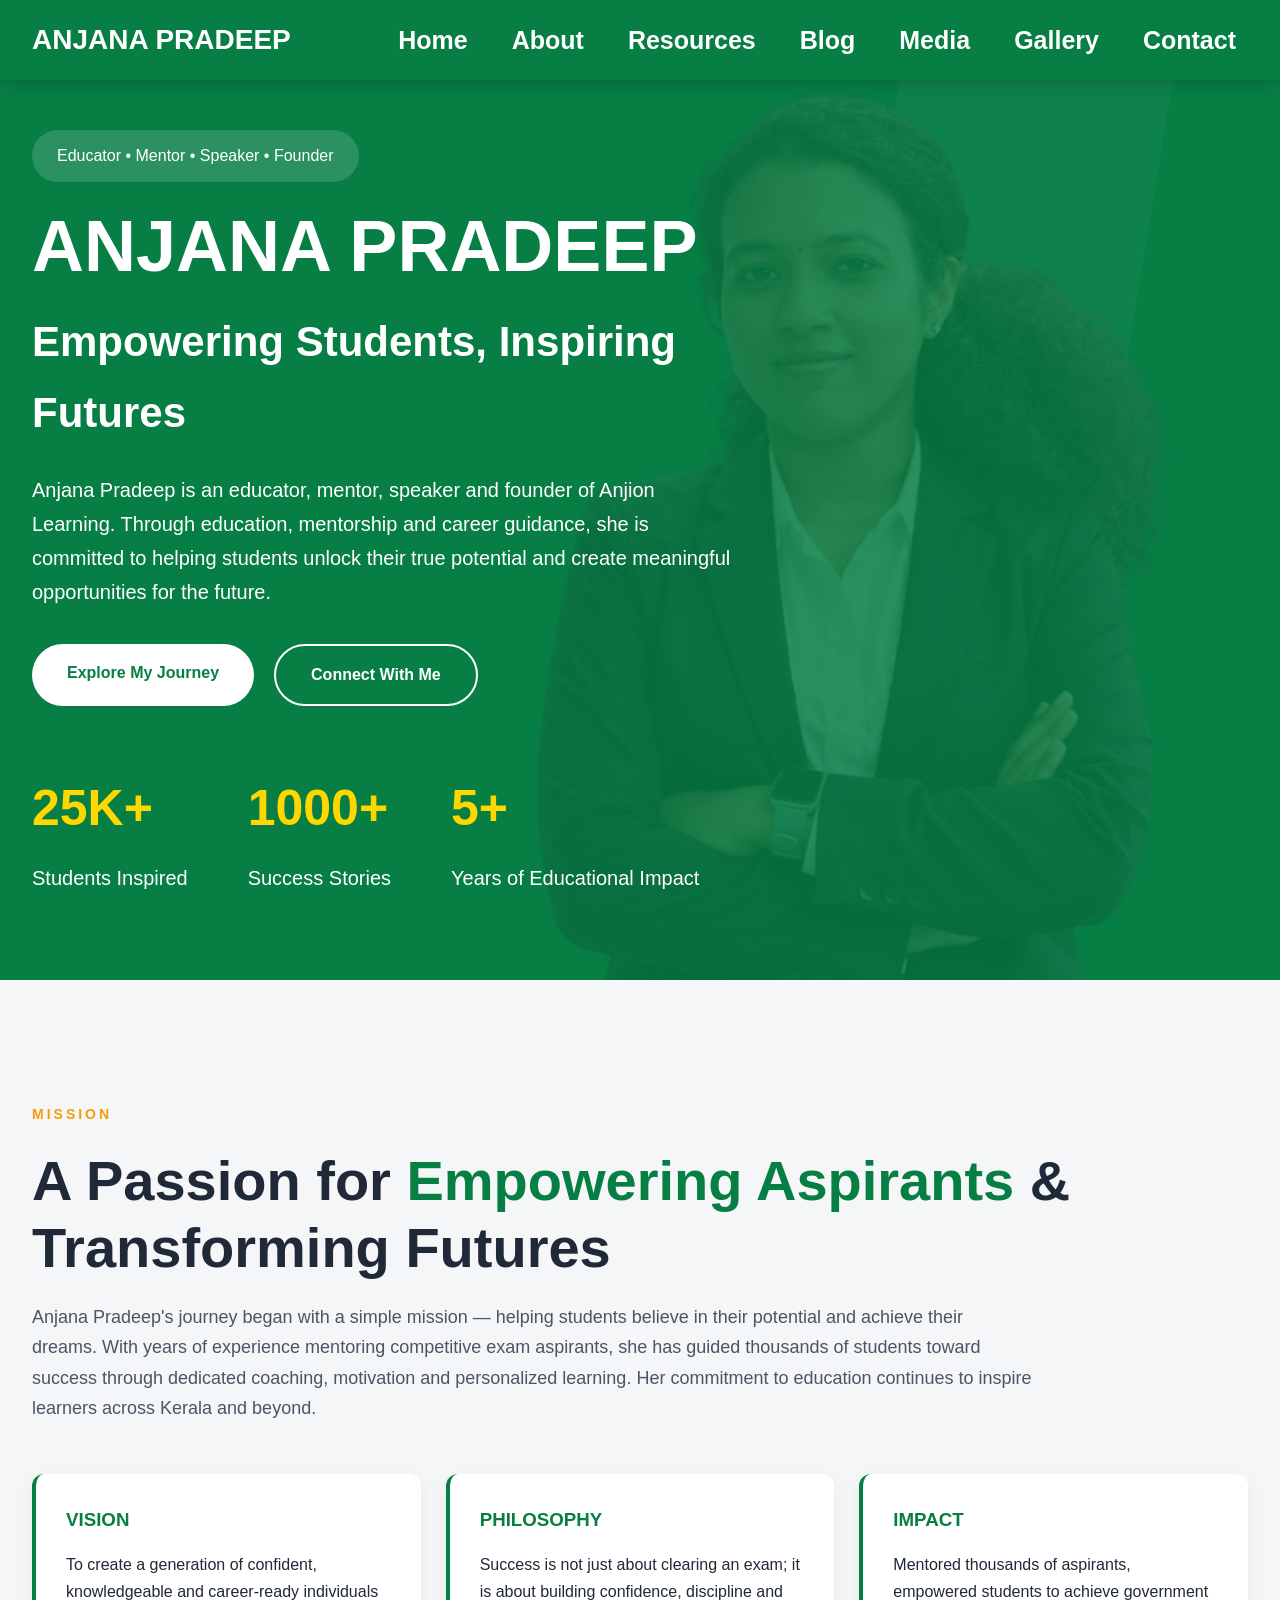
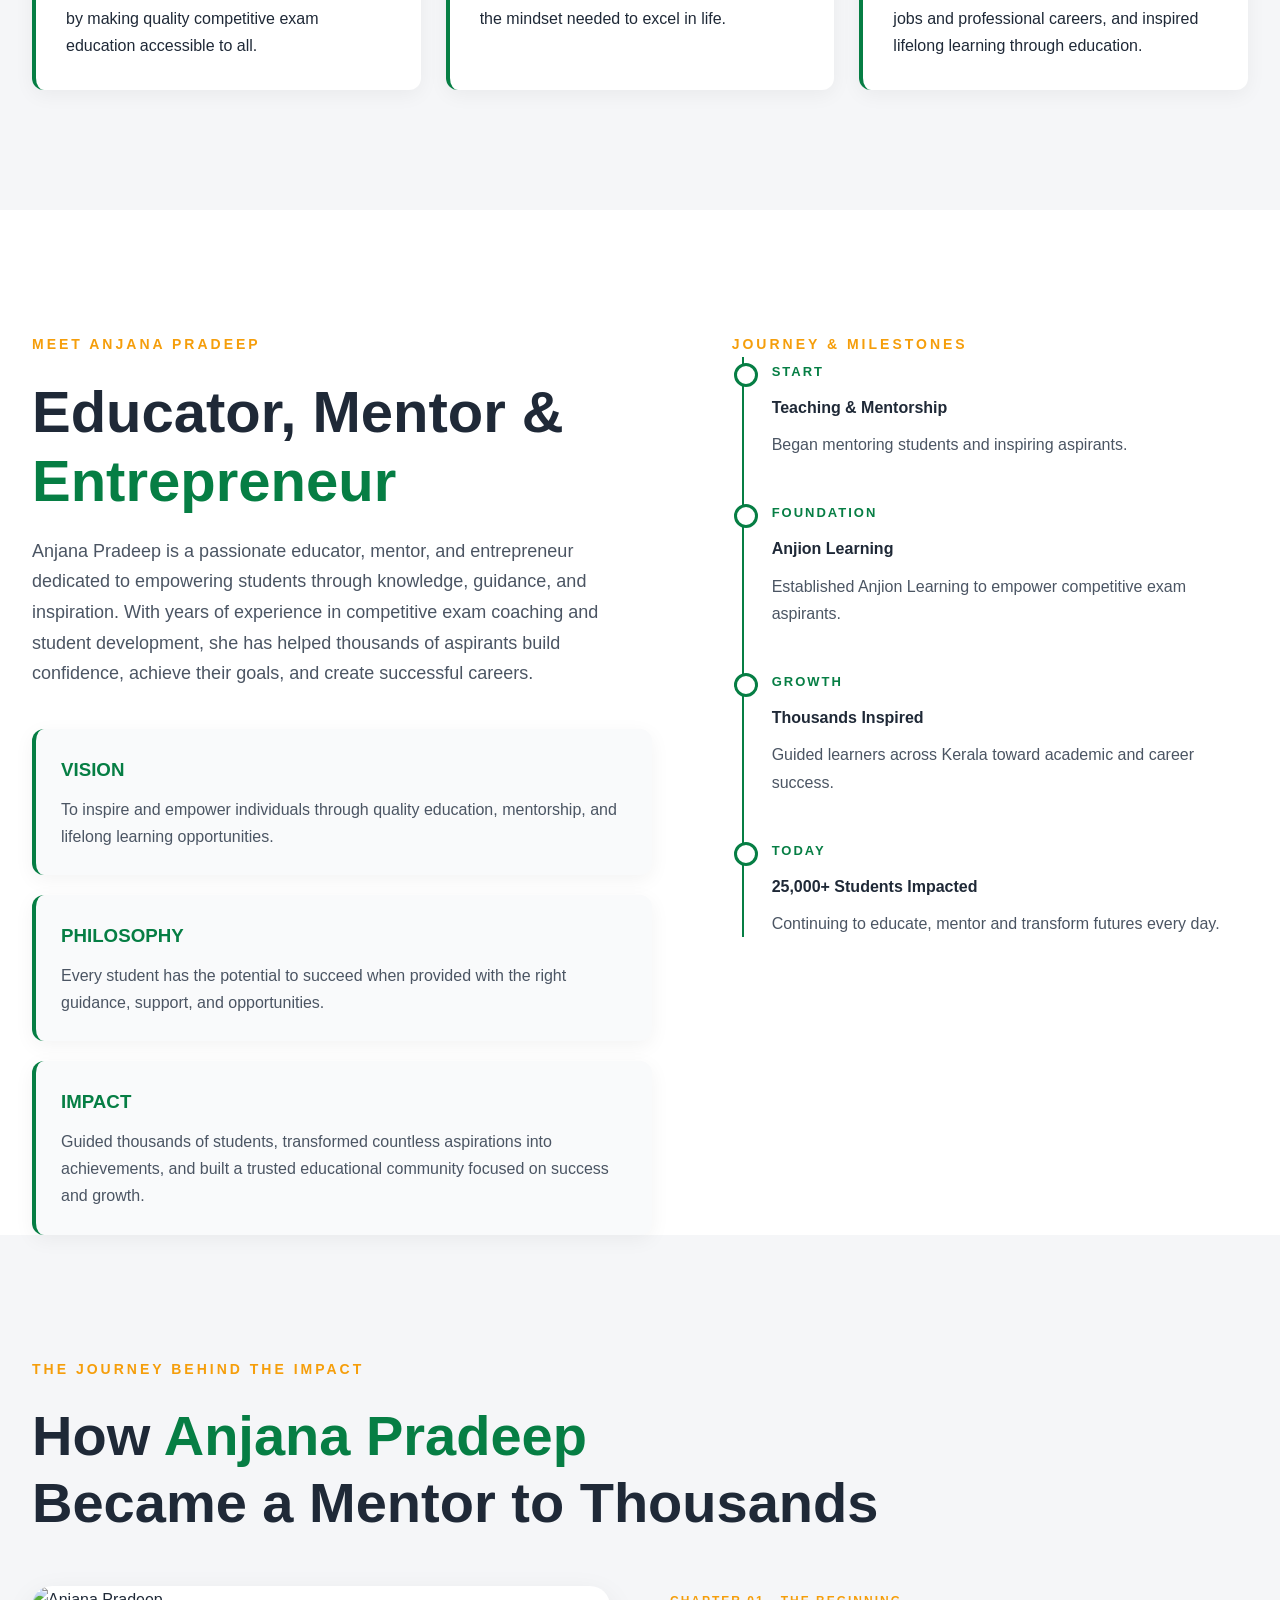
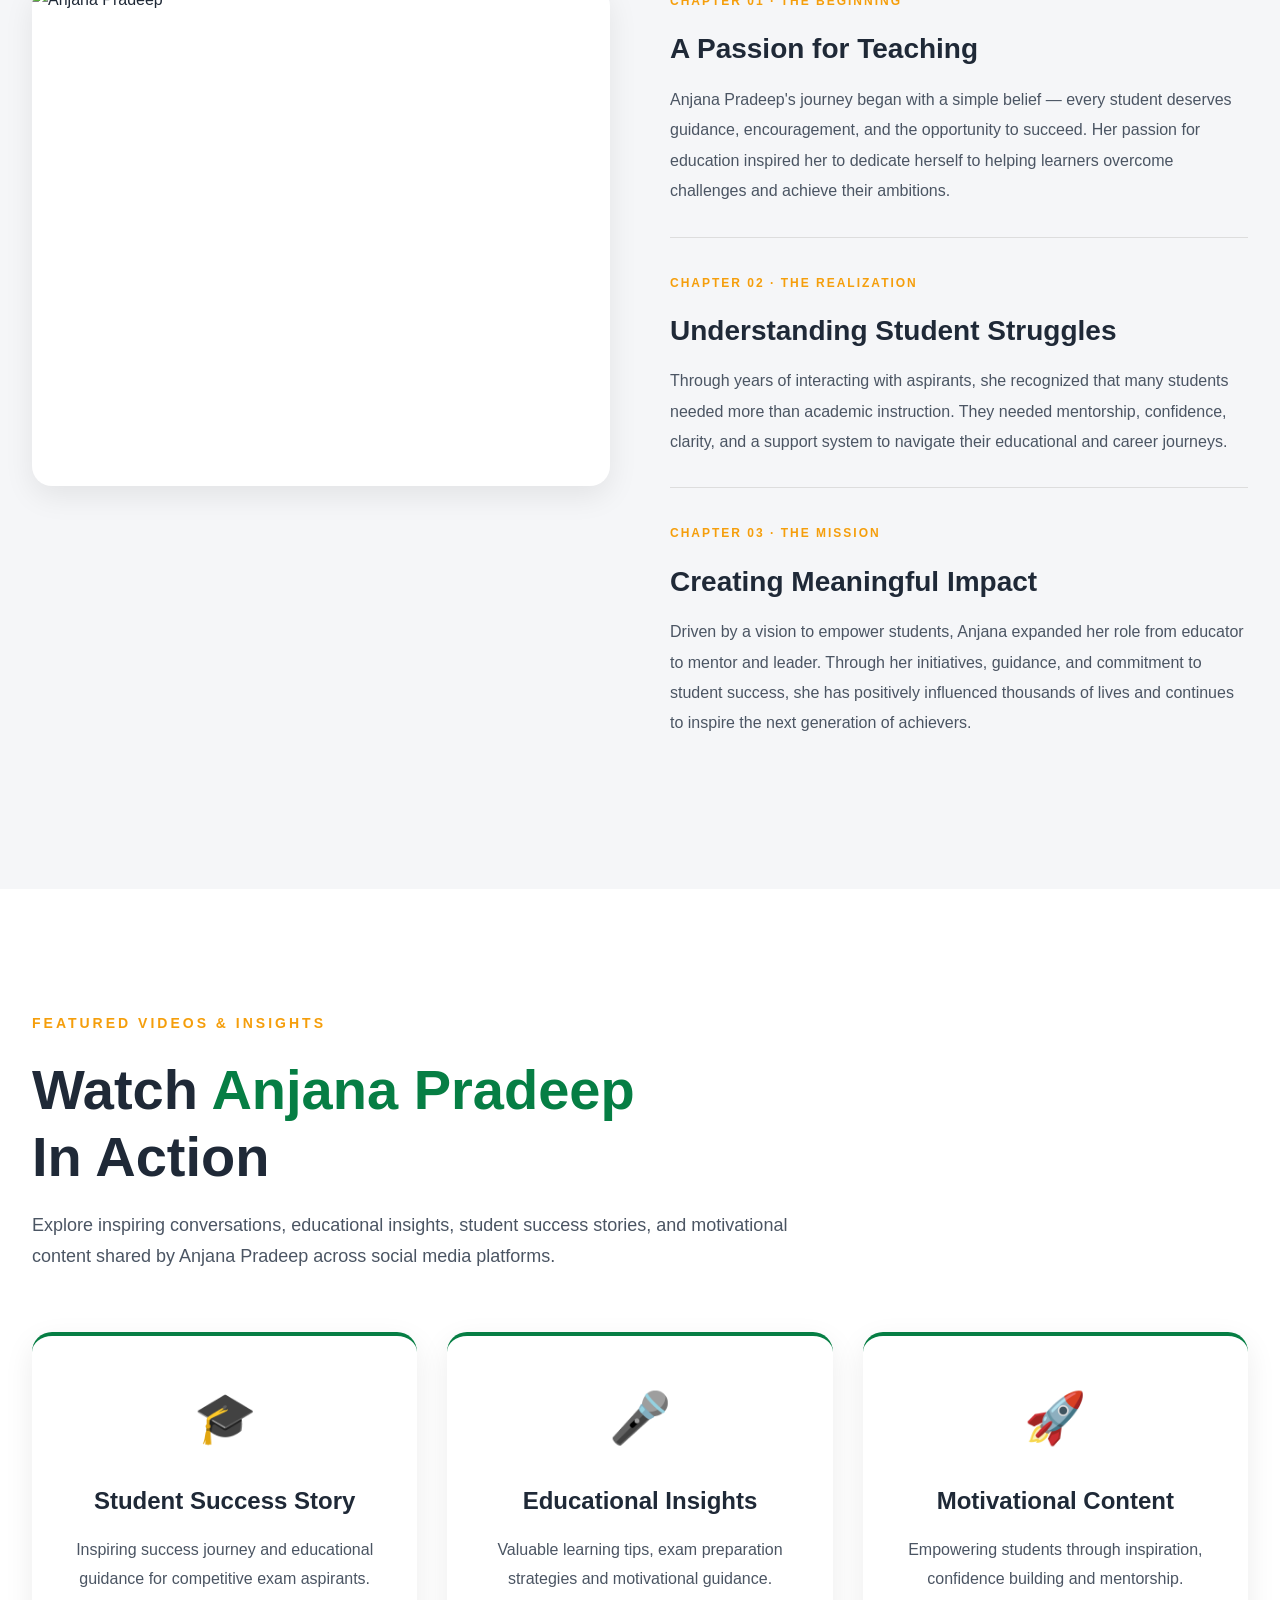
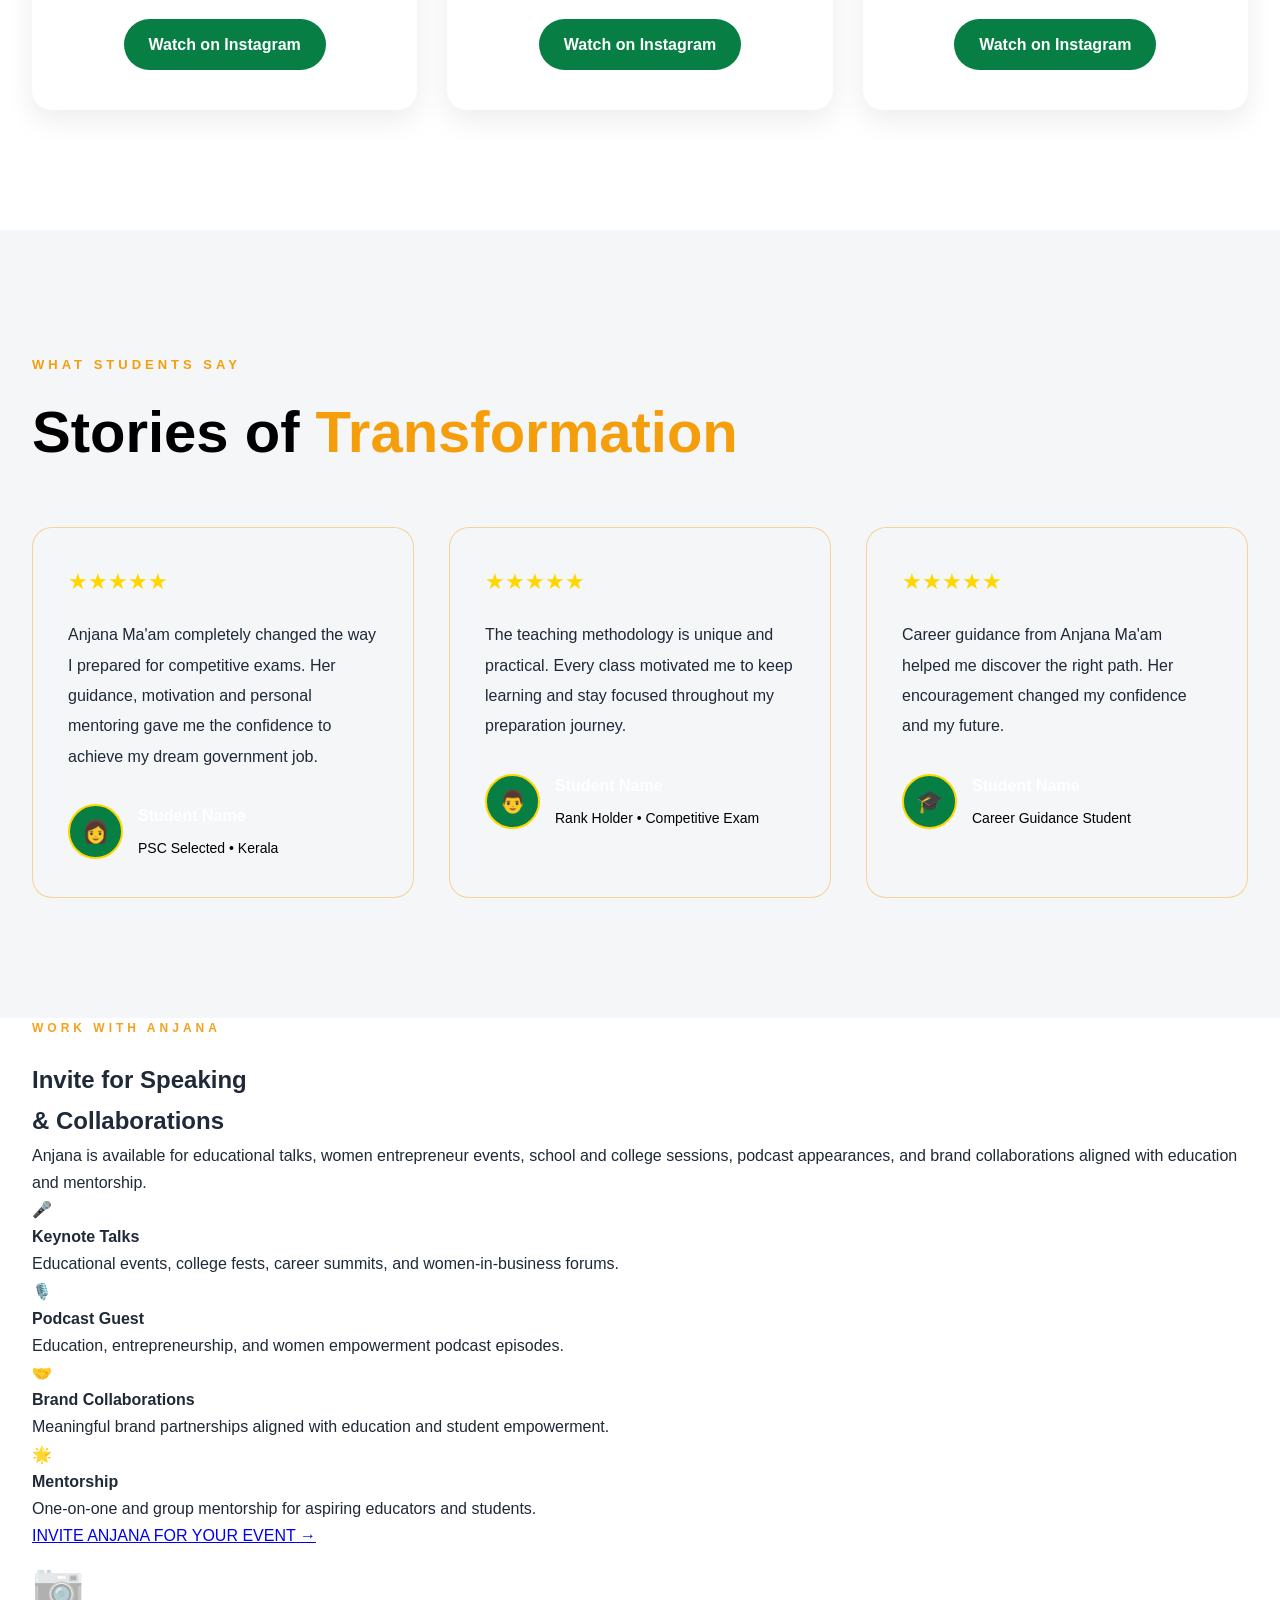
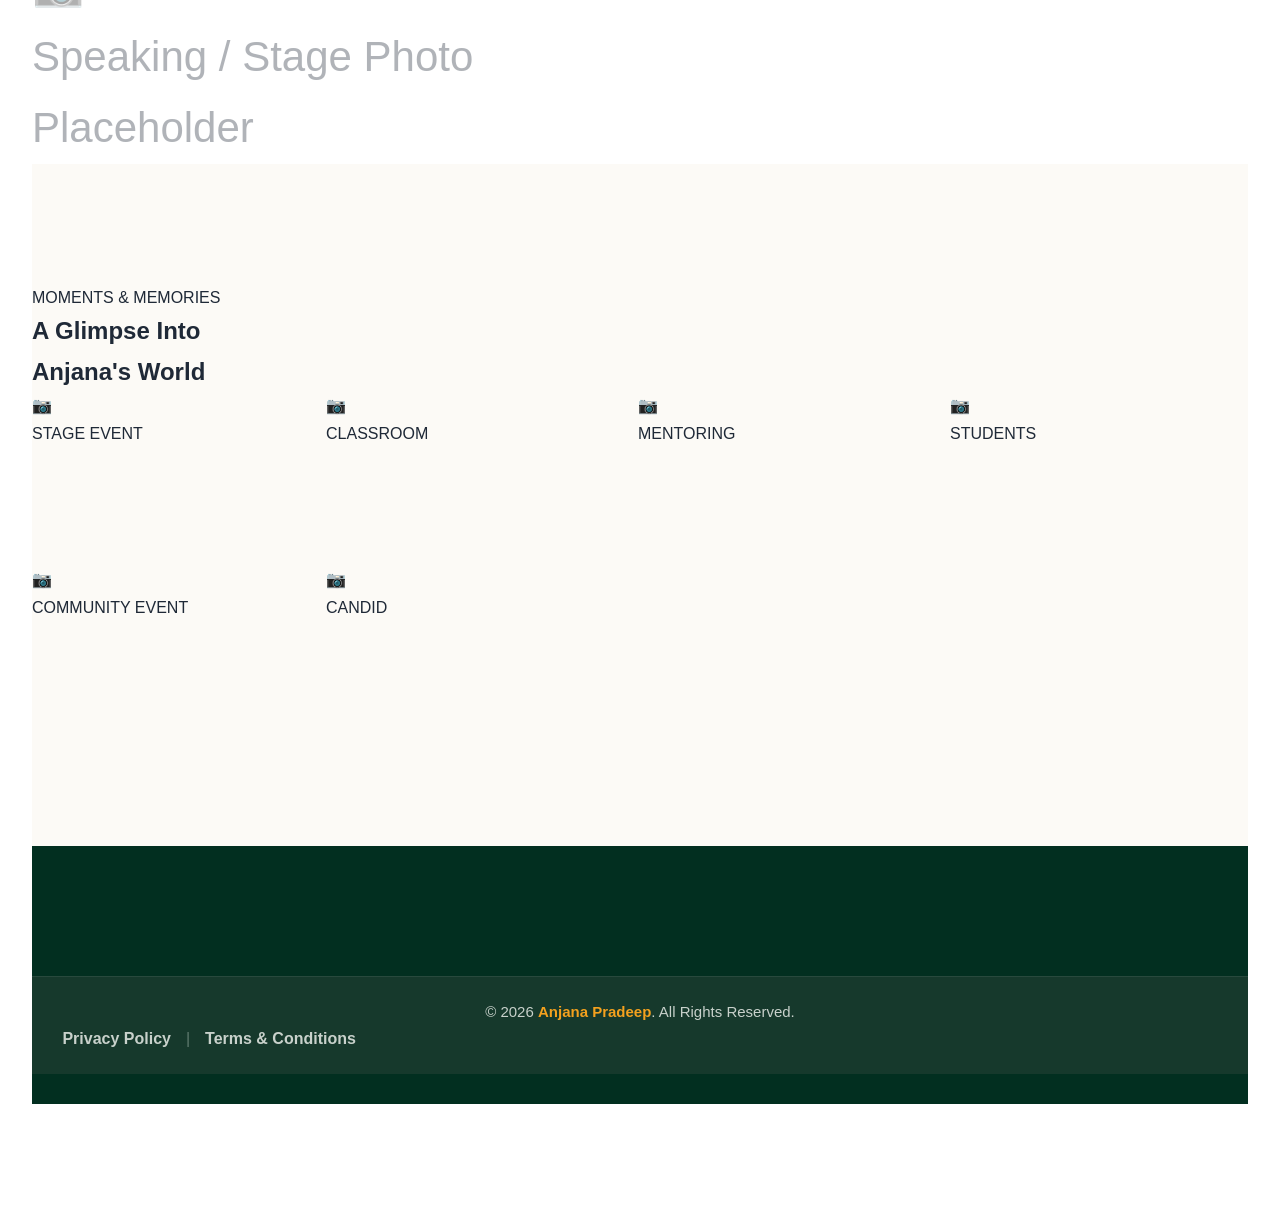
==== commit 6251ebc2: "Update index.html" ====
--- a/index.html
+++ b/index.html
@@ -681,24 +681,30 @@
            <!-- Bottom Footer -->
 
 <!-- Footer Bottom -->
-<div class="footer-bottom">
-
-    <div class="footer-bottom-container">
-
-        <p>
-            © 2026 <span>Anjana Pradeep</span>. All Rights Reserved.
-        </p>
-
-        <div class="footer-policy">
-
-            <a href="#">Privacy Policy</a>
-
-            <span>|</span>
-
-            <a href="#">Terms &amp; Conditions</a>
-
-        </div>
+<footer class="footer">
+
+    <div class="container">
+
+        <!-- Four Columns Here -->
 
     </div>
 
-</div>
+    <!-- Bottom Copyright -->
+
+    <div class="footer-bottom">
+
+        <div class="container footer-bottom-inner">
+
+            <p>© 2026 <span>Anjana Pradeep</span>. All Rights Reserved.</p>
+
+            <div class="footer-policy">
+                <a href="#">Privacy Policy</a>
+                <span>|</span>
+                <a href="#">Terms & Conditions</a>
+            </div>
+
+        </div>
+
+    </div>
+
+</footer>
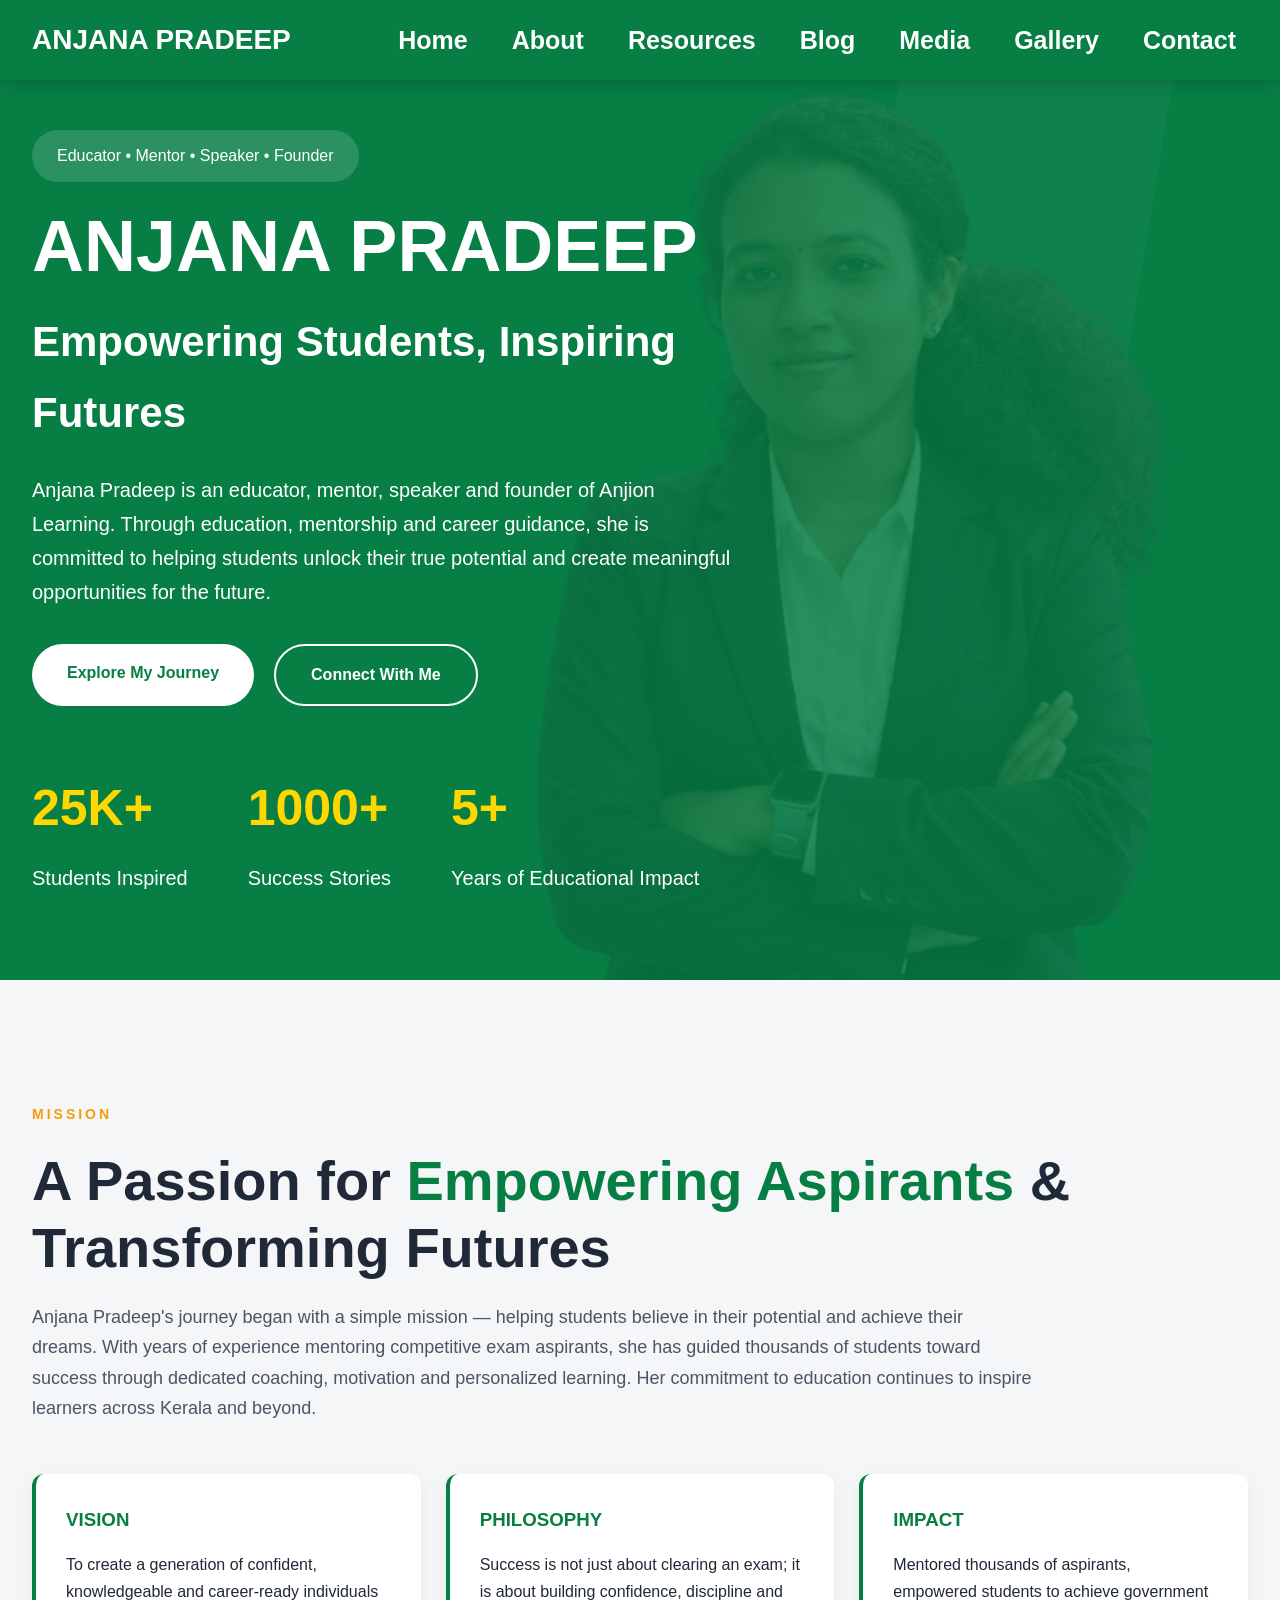
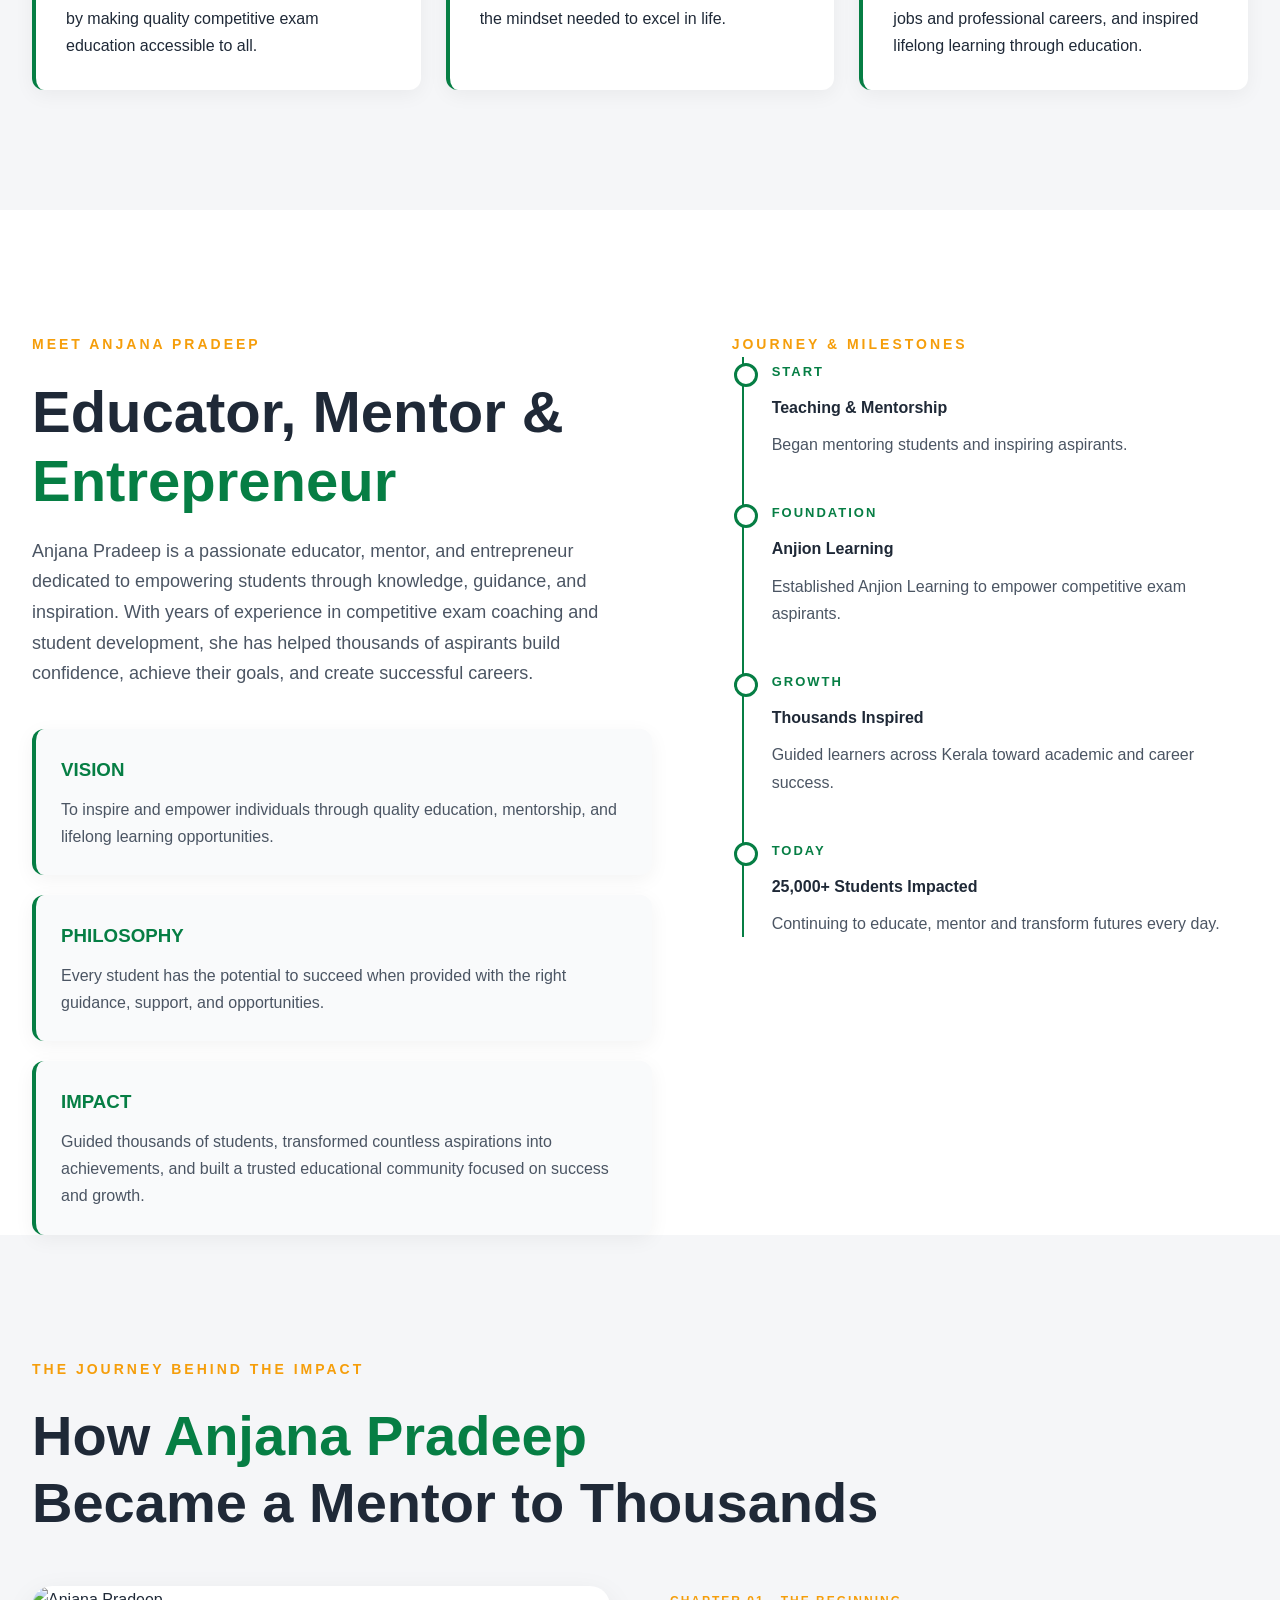
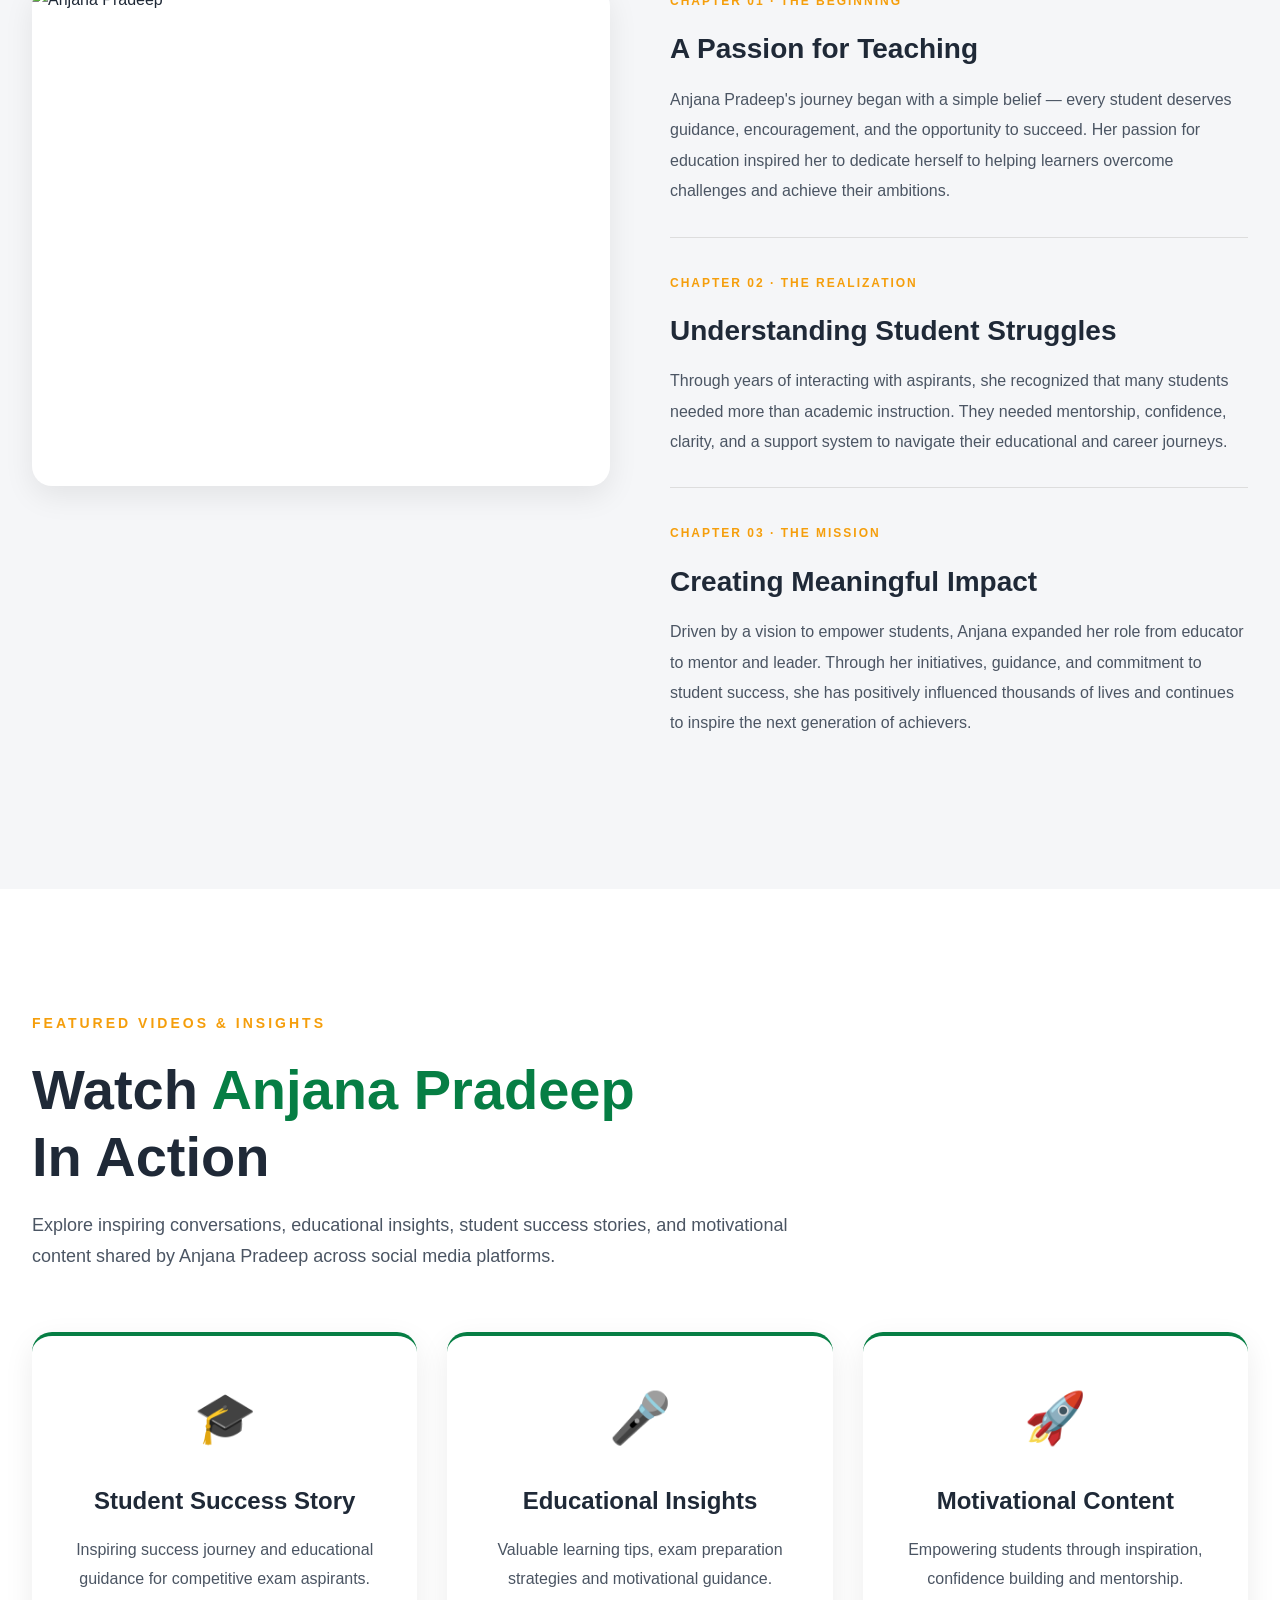
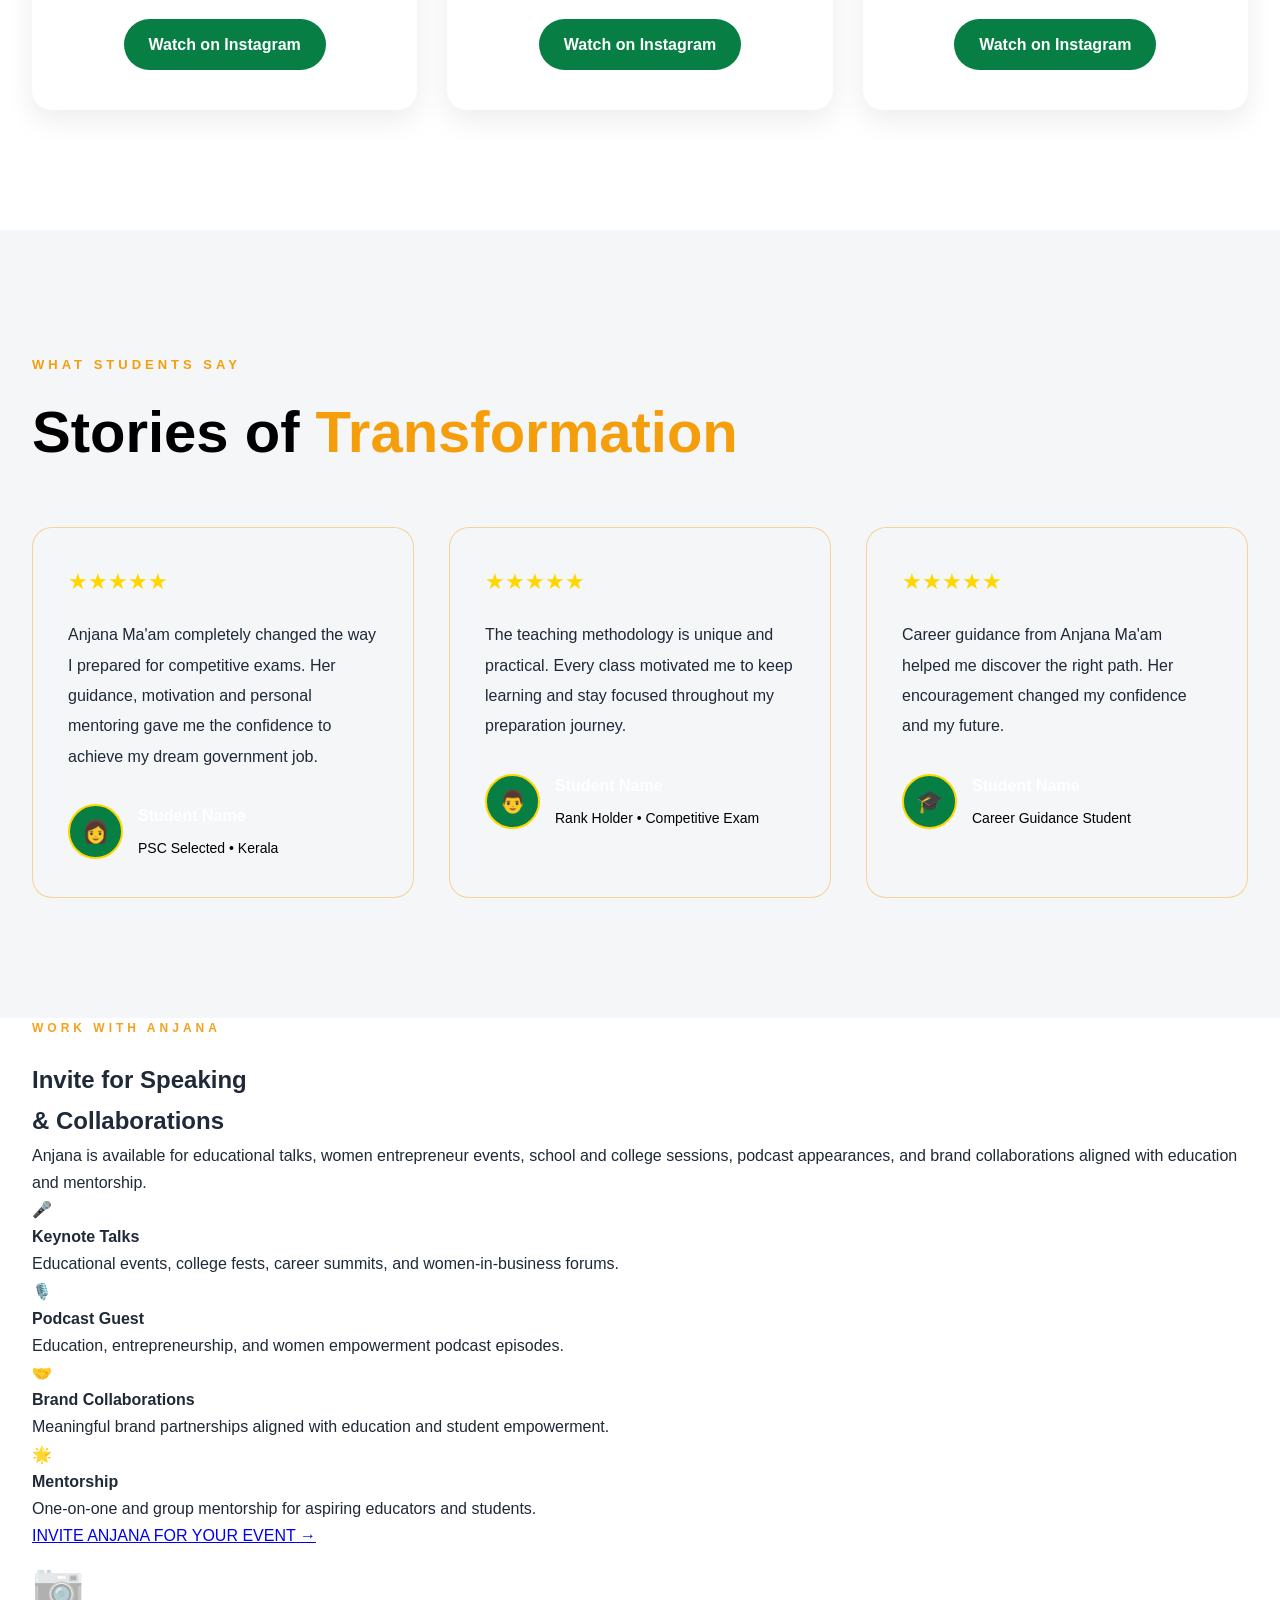
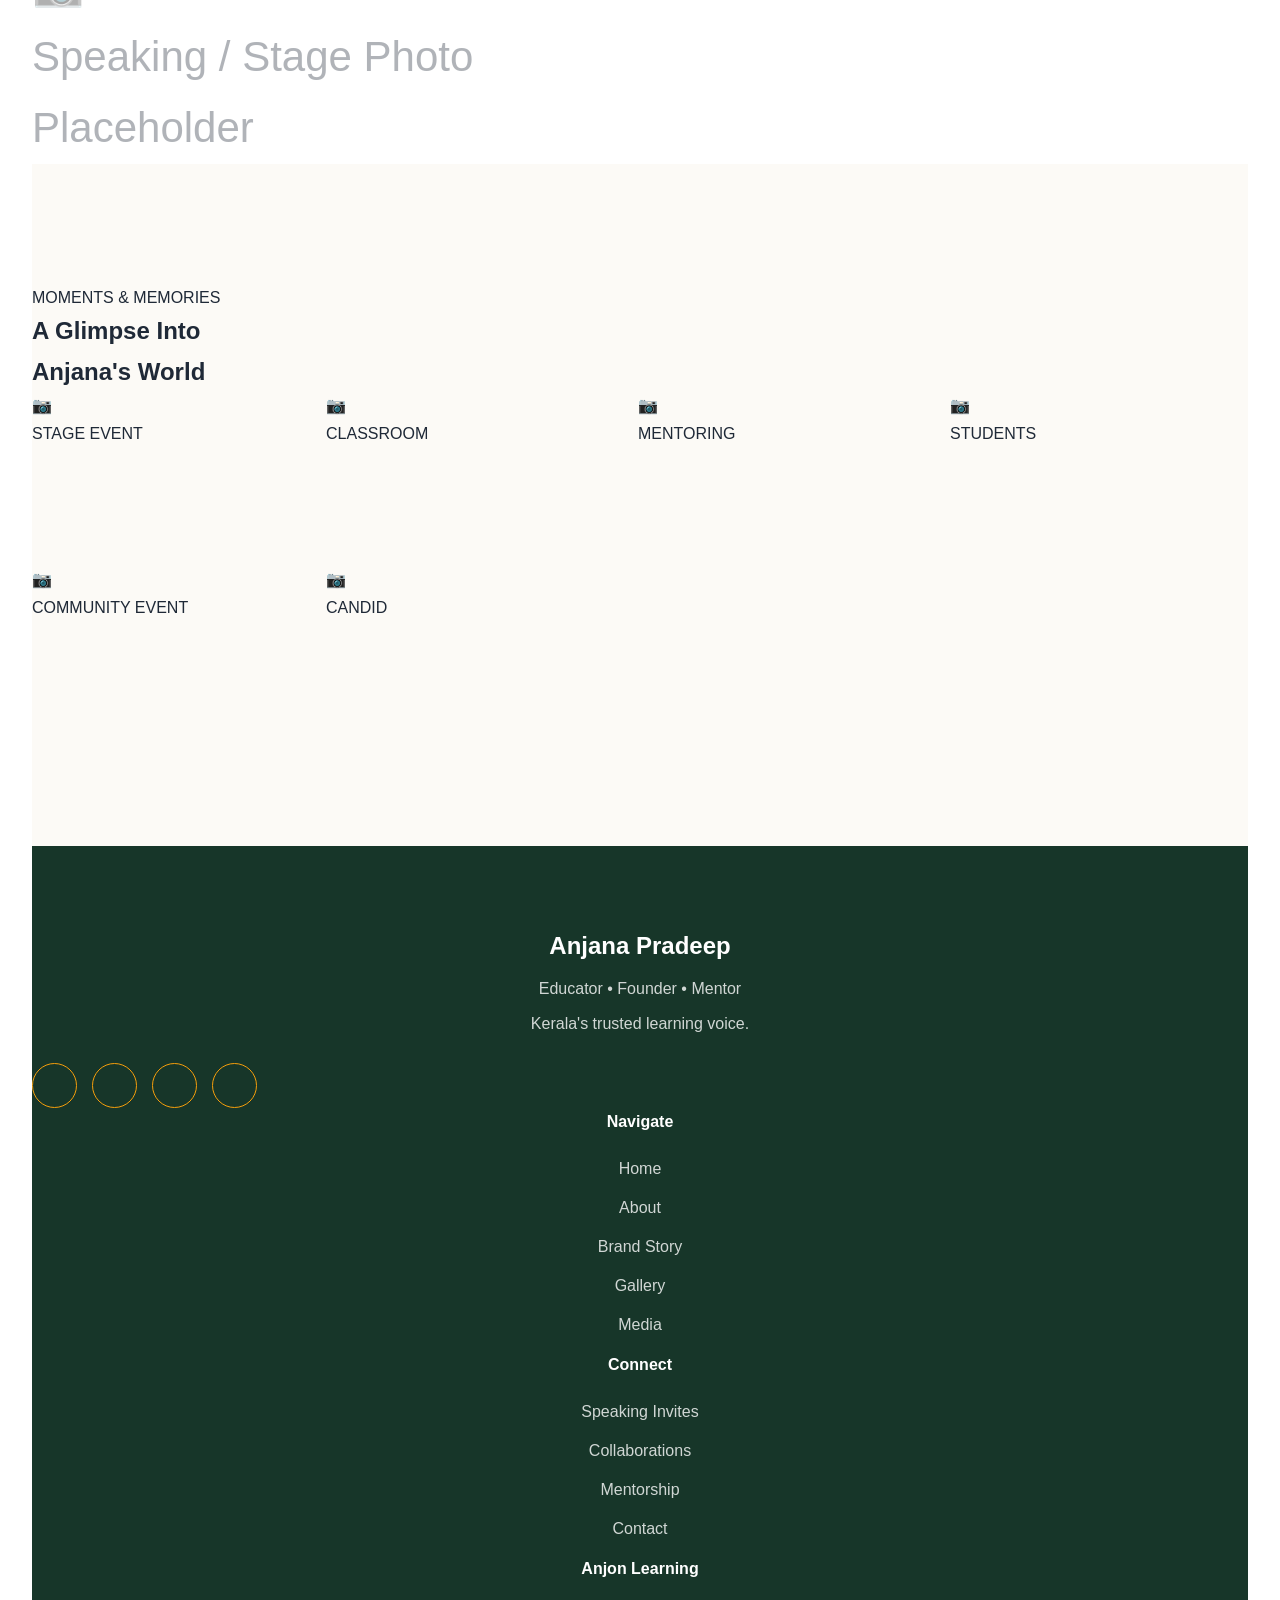
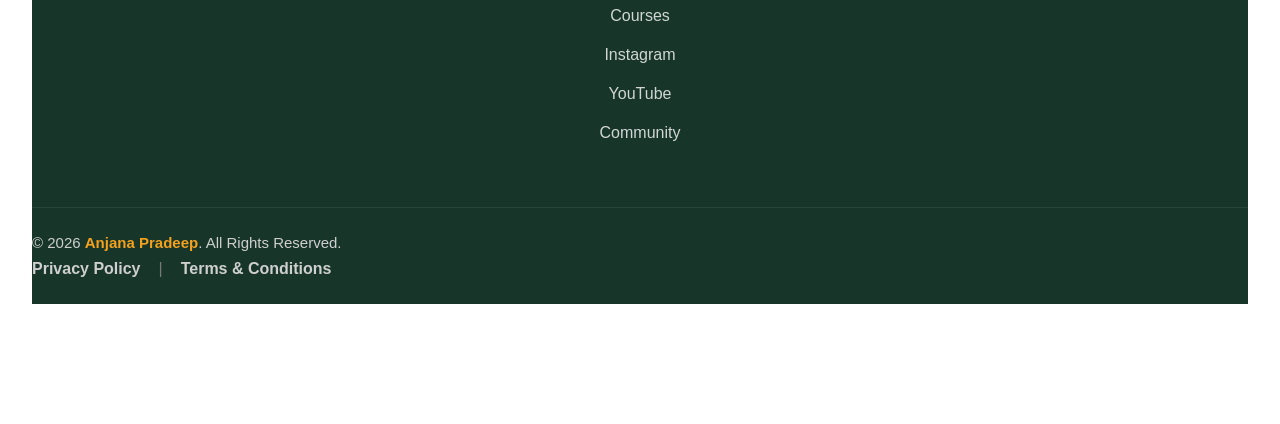
==== commit 97d3f9d0: "Update index.html" ====
--- a/index.html
+++ b/index.html
@@ -677,30 +677,136 @@
     </div>
 
 </section>
-
-           <!-- Bottom Footer -->
-
-<!-- Footer Bottom -->
+<!-- ===========================
+        FOOTER START
+============================ -->
+
 <footer class="footer">
 
-    <div class="container">
-
-        <!-- Four Columns Here -->
+    <div class="footer-container">
+
+        <!-- Brand -->
+
+        <div class="footer-column footer-brand">
+
+            <h2>
+                Anjana <span>Pradeep</span>
+            </h2>
+
+            <p>
+                Educator • Founder • Mentor
+            </p>
+
+            <p>
+                Kerala's trusted learning voice.
+            </p>
+
+            <div class="footer-social">
+
+                <a href="#" aria-label="Instagram">
+                    <i class="fab fa-instagram"></i>
+                </a>
+
+                <a href="#" aria-label="YouTube">
+                    <i class="fab fa-youtube"></i>
+                </a>
+
+                <a href="#" aria-label="Facebook">
+                    <i class="fab fa-facebook-f"></i>
+                </a>
+
+                <a href="#" aria-label="LinkedIn">
+                    <i class="fab fa-linkedin-in"></i>
+                </a>
+
+            </div>
+
+        </div>
+
+        <!-- Navigation -->
+
+        <div class="footer-column">
+
+            <h4>Navigate</h4>
+
+            <ul>
+
+                <li><a href="#home">Home</a></li>
+
+                <li><a href="#about">About</a></li>
+
+                <li><a href="#brand-story">Brand Story</a></li>
+
+                <li><a href="#gallery">Gallery</a></li>
+
+                <li><a href="#media">Media</a></li>
+
+            </ul>
+
+        </div>
+
+        <!-- Connect -->
+
+        <div class="footer-column">
+
+            <h4>Connect</h4>
+
+            <ul>
+
+                <li><a href="#speaking">Speaking Invites</a></li>
+
+                <li><a href="#collaboration">Collaborations</a></li>
+
+                <li><a href="#mentorship">Mentorship</a></li>
+
+                <li><a href="#contact">Contact</a></li>
+
+            </ul>
+
+        </div>
+
+        <!-- Learning -->
+
+        <div class="footer-column">
+
+            <h4>Anjon Learning</h4>
+
+            <ul>
+
+                <li><a href="#">Courses</a></li>
+
+                <li><a href="#">Instagram</a></li>
+
+                <li><a href="#">YouTube</a></li>
+
+                <li><a href="#">Community</a></li>
+
+            </ul>
+
+        </div>
 
     </div>
 
-    <!-- Bottom Copyright -->
+    <!-- Bottom -->
 
     <div class="footer-bottom">
 
-        <div class="container footer-bottom-inner">
-
-            <p>© 2026 <span>Anjana Pradeep</span>. All Rights Reserved.</p>
+        <div class="footer-bottom-container">
+
+            <p>
+
+                © 2026 <span>Anjana Pradeep</span>. All Rights Reserved.
+
+            </p>
 
             <div class="footer-policy">
+
                 <a href="#">Privacy Policy</a>
+
                 <span>|</span>
-                <a href="#">Terms & Conditions</a>
+
+                <a href="#">Terms &amp; Conditions</a>
+
             </div>
 
         </div>
@@ -708,3 +814,7 @@
     </div>
 
 </footer>
+
+<!-- ===========================
+        FOOTER END
+============================ -->
--- a/css/style.css
+++ b/css/style.css
@@ -1065,63 +1065,80 @@
  Footer Bottom
 ===========================*/
 
+.footer{
+    background:#173629;
+    color:#fff;
+    padding:80px 0 0;
+}
+
+.footer .container{
+    max-width:1280px;
+    margin:auto;
+    padding:0 30px;
+}
+
 .footer-bottom{
-    width:100%;
-    background:#16392C;   /* Same as footer */
+
+    margin-top:60px;
+
     border-top:1px solid rgba(255,255,255,.08);
+
     padding:22px 0;
-}
-
-.footer-bottom-container{
-    width:90%;
-    max-width:1300px;
-    margin:auto;
-
-    display:flex;
+
+}
+
+.footer-bottom-inner{
+
+    display:flex;
+
     justify-content:space-between;
+
     align-items:center;
+
 }
 
 .footer-bottom p{
+
+    color:#CFCFCF;
+
     margin:0;
-    color:#C8D1CB;
+
     font-size:15px;
-    font-weight:400;
+
 }
 
 .footer-bottom p span{
+
     color:#F4A11E;
+
     font-weight:600;
+
 }
 
 .footer-policy{
-    display:flex;
-    align-items:center;
-    gap:15px;
+
+    display:flex;
+
+    gap:18px;
+
 }
 
 .footer-policy a{
-    color:#C8D1CB;
+
+    color:#CFCFCF;
+
     text-decoration:none;
-    transition:.3s;
+
 }
 
 .footer-policy a:hover{
+
     color:#F4A11E;
+
 }
 
 .footer-policy span{
-    color:#5F7B6E;
-}
-
-/* Mobile */
-
-@media(max-width:768px){
-
-.footer-bottom-container{
-    flex-direction:column;
-    gap:15px;
-    text-align:center;
-}
-
-}
+
+    color:#777;
+
+}
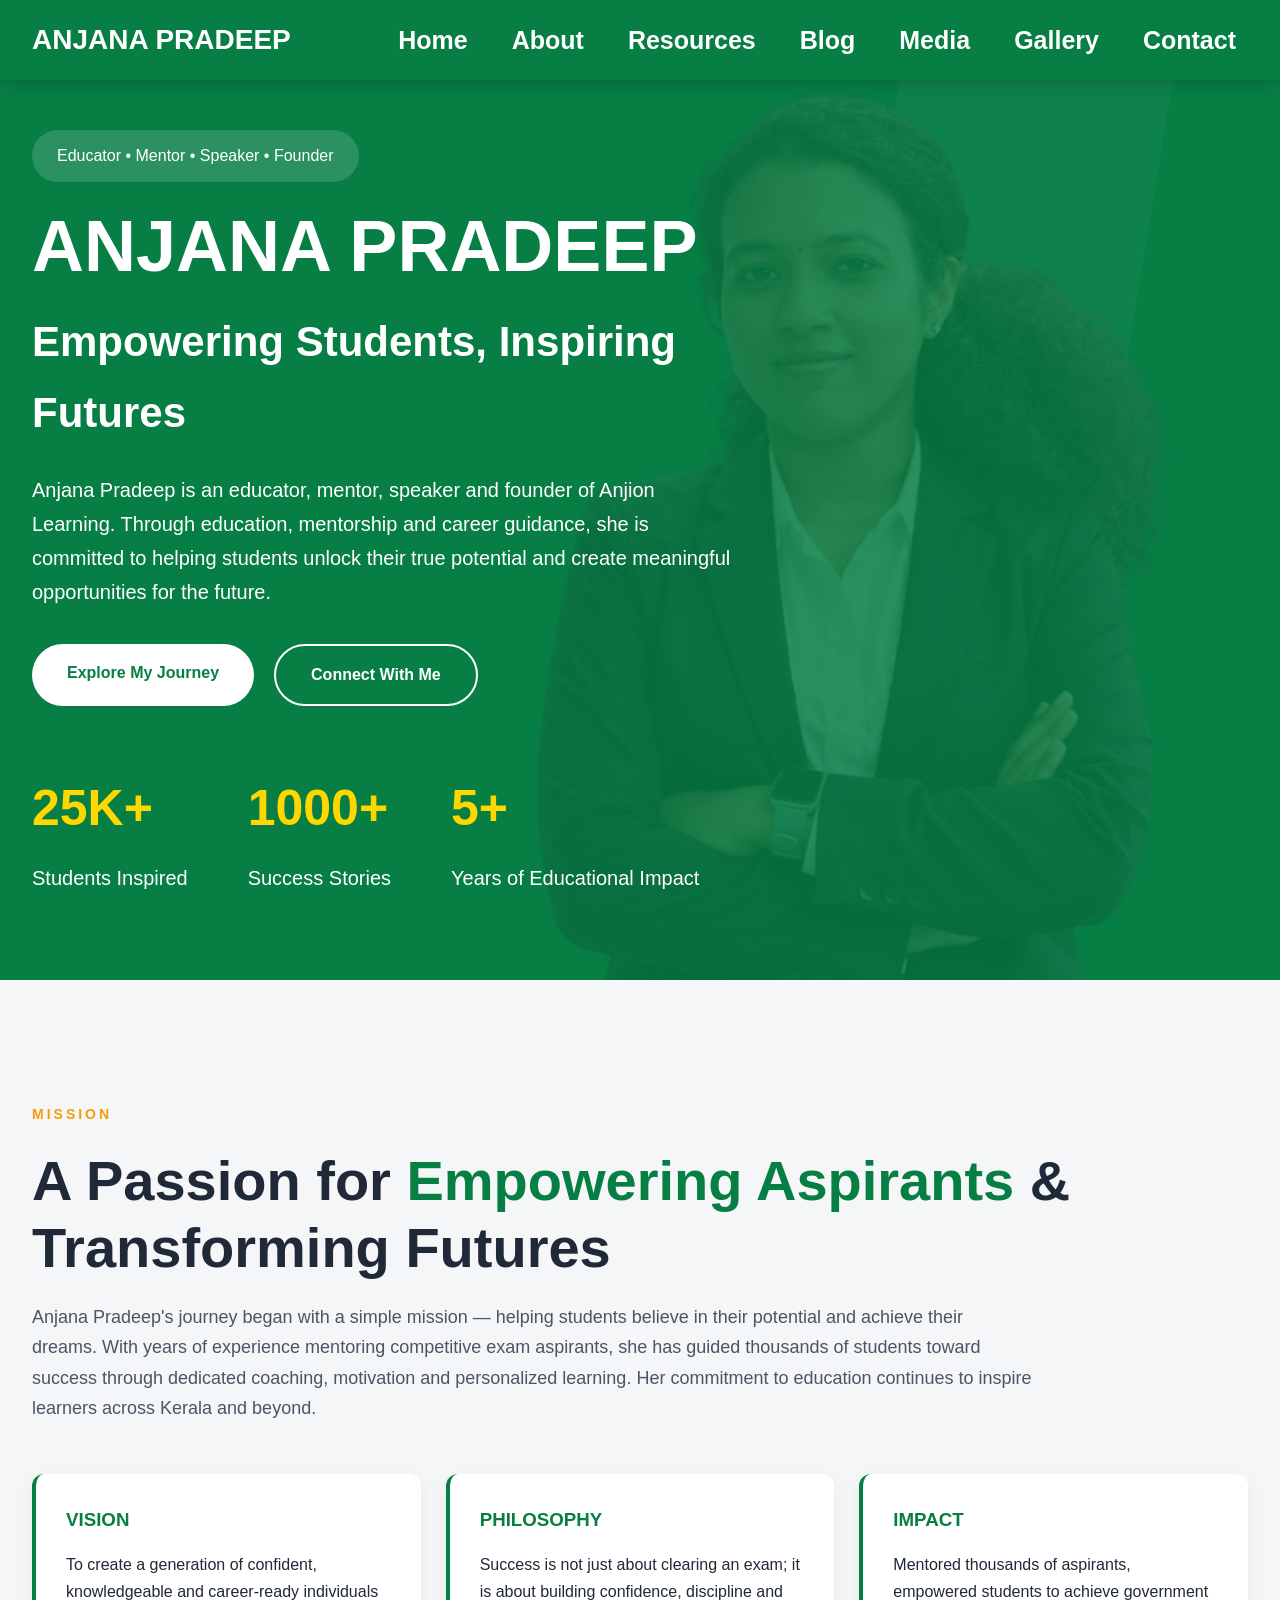
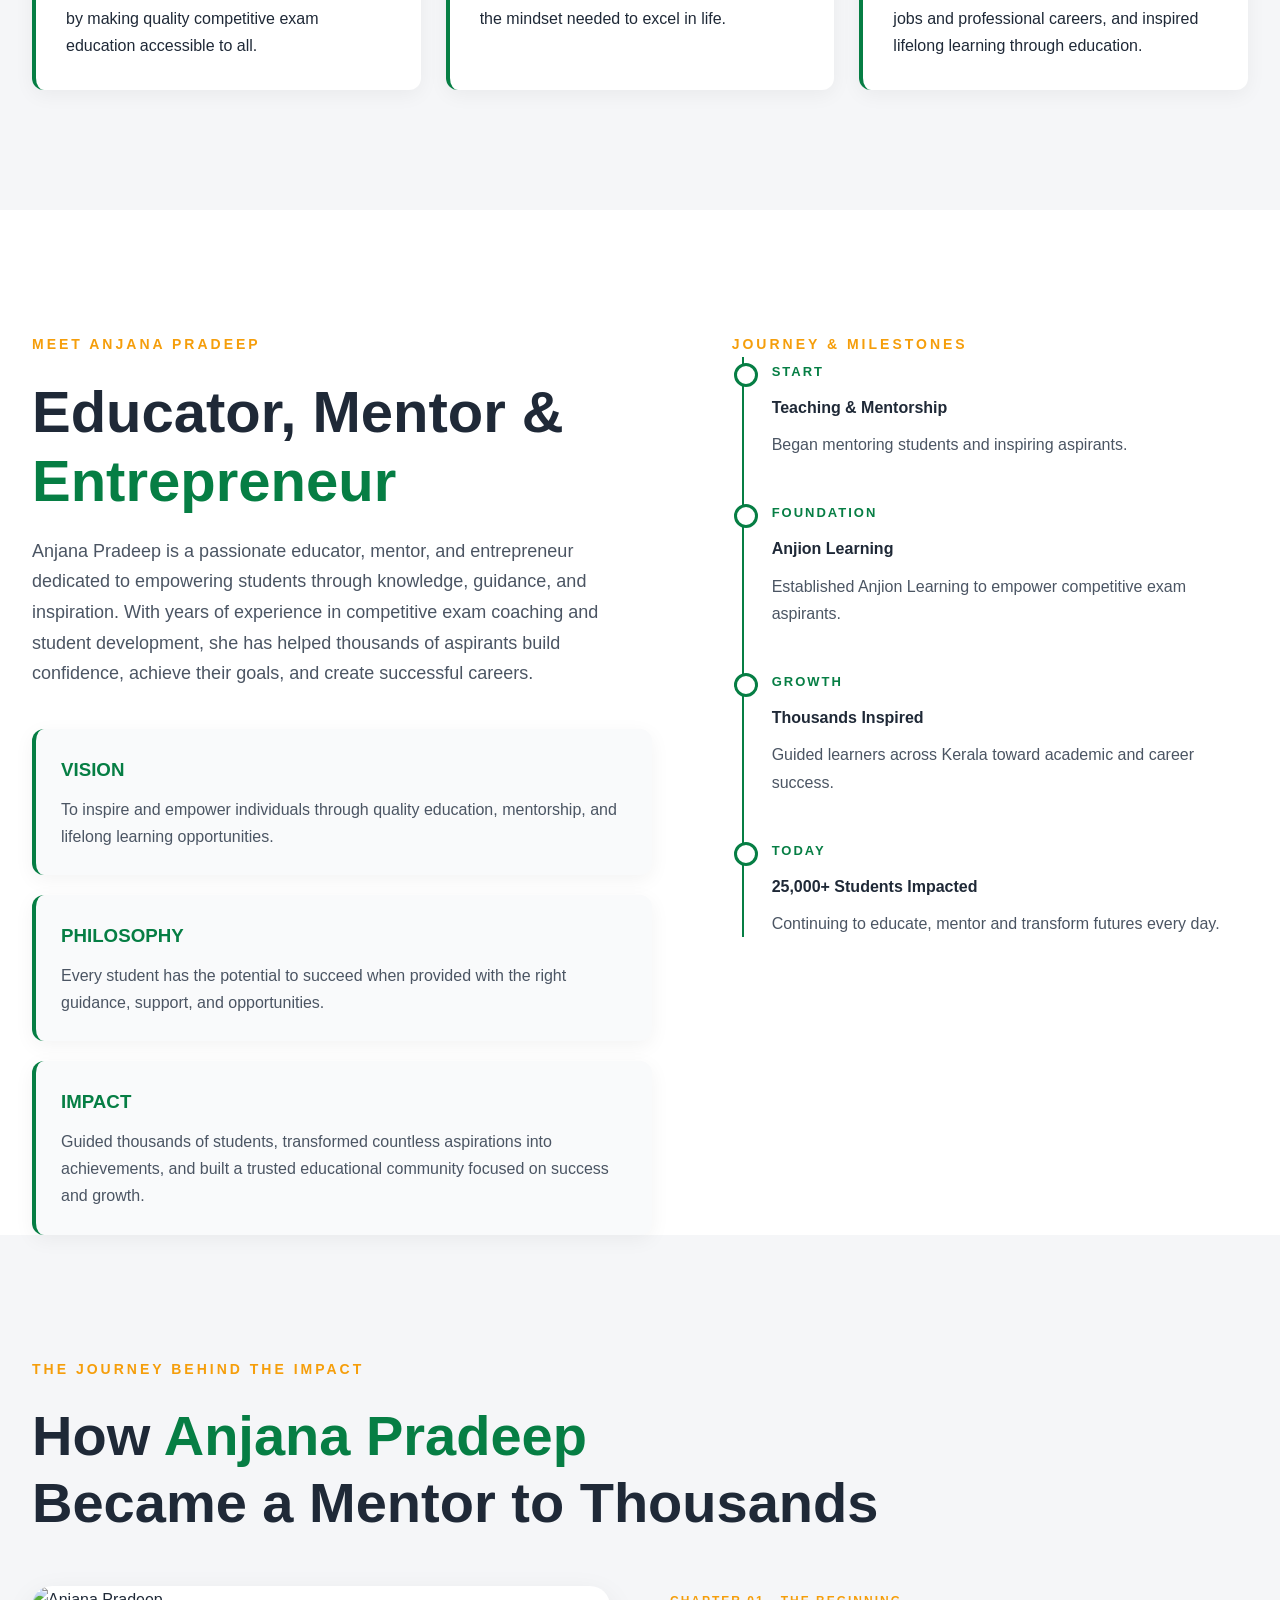
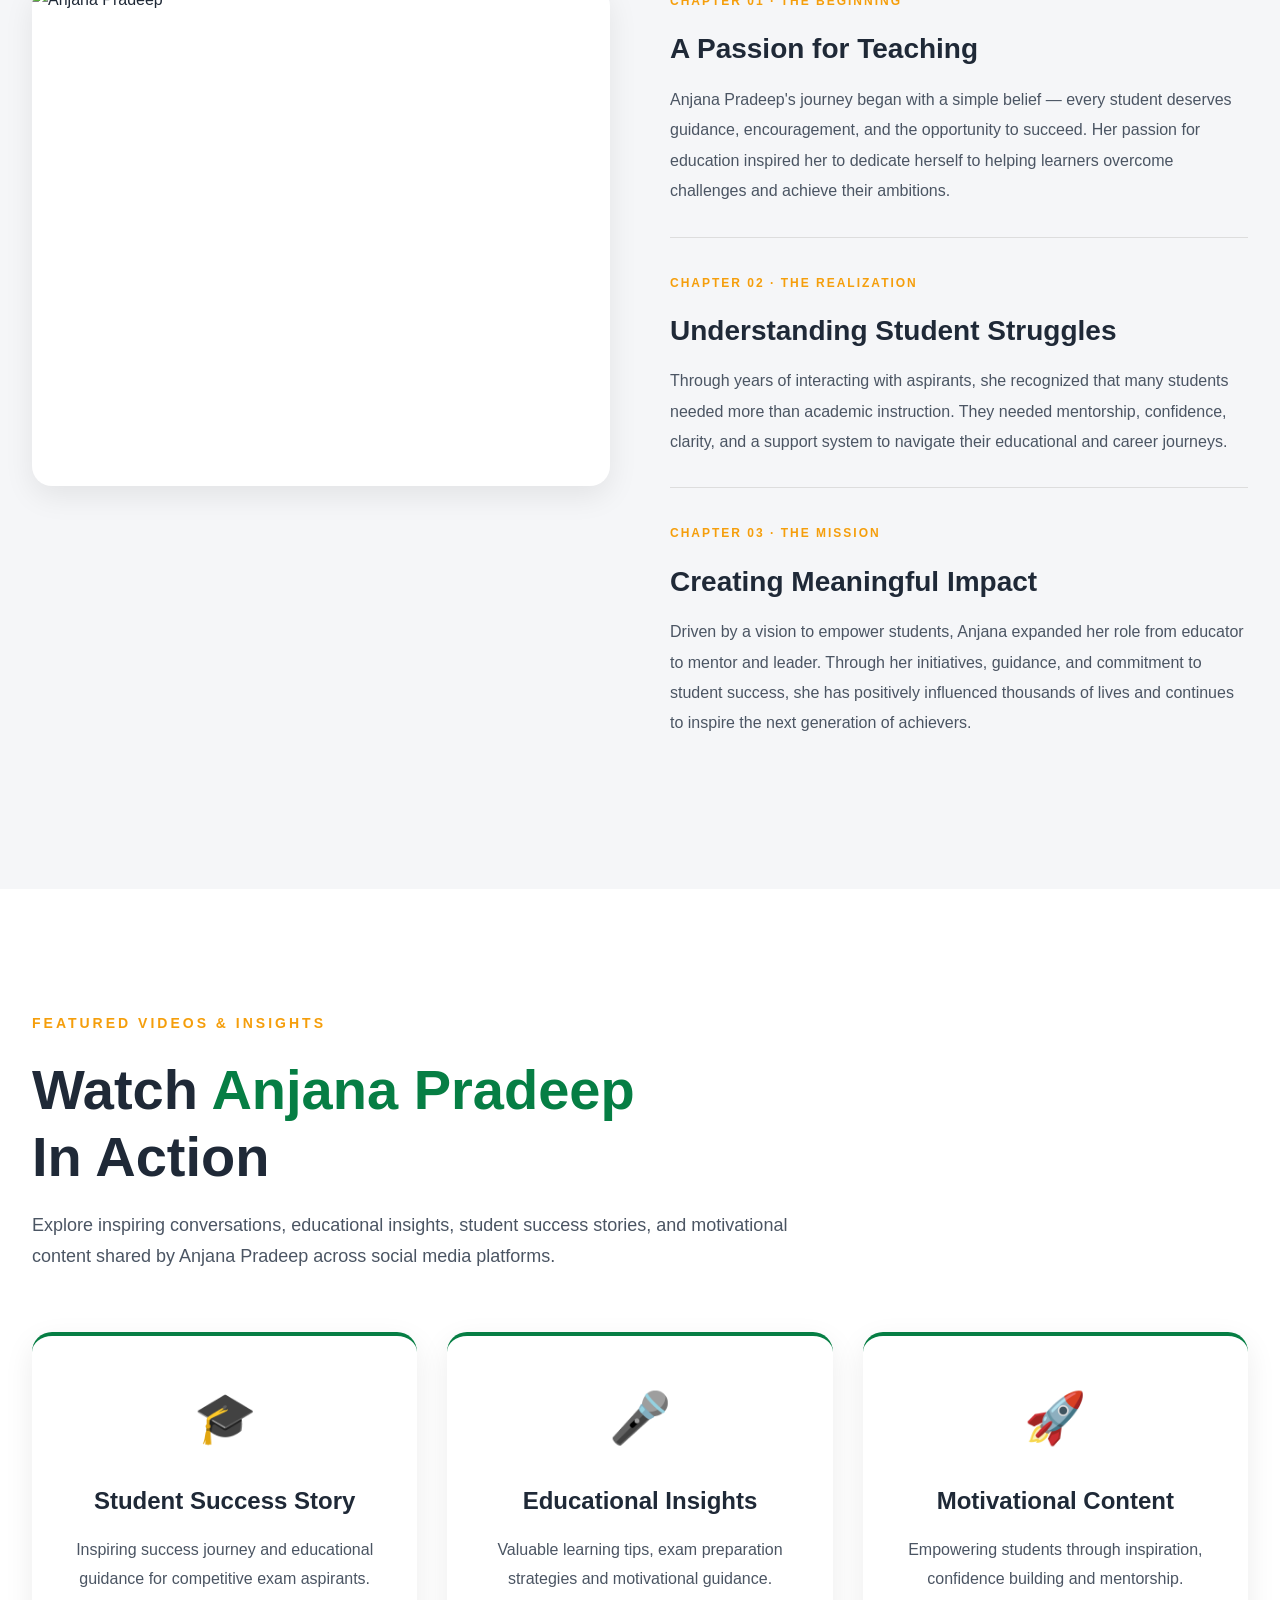
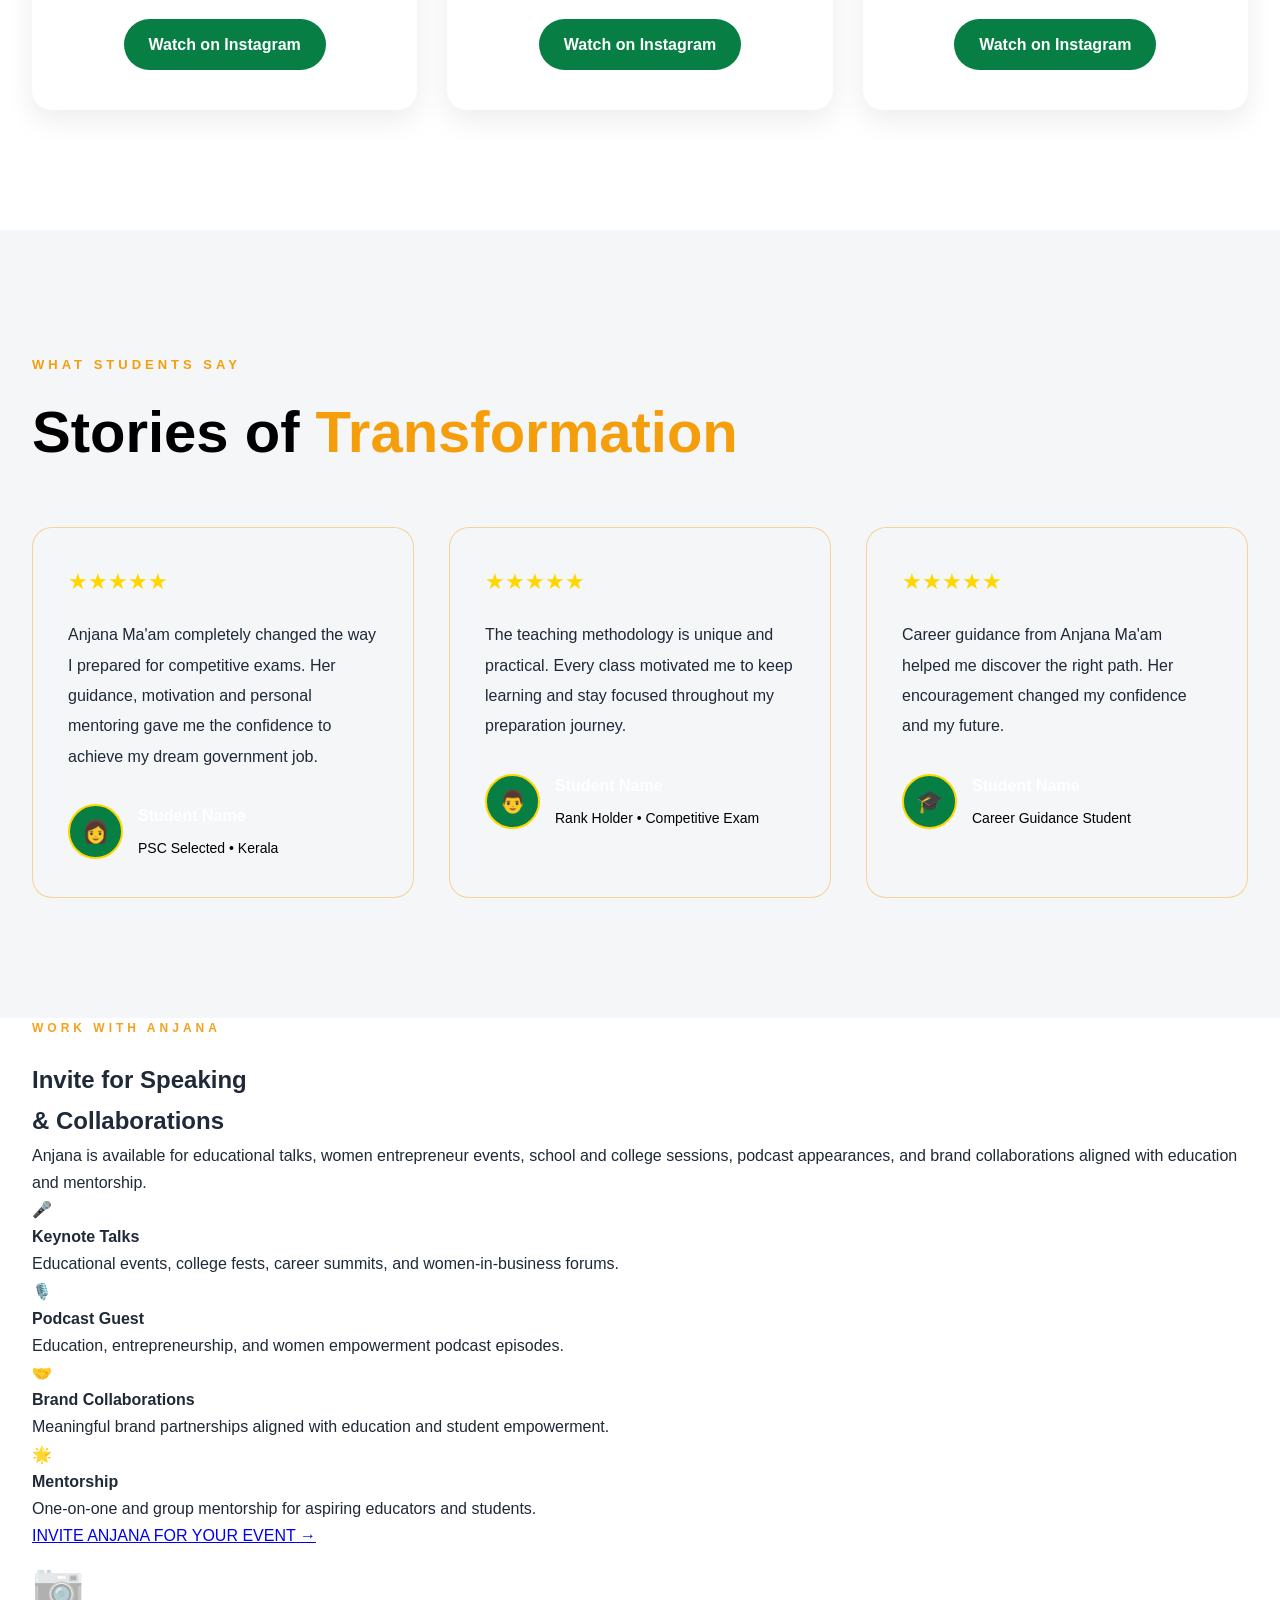
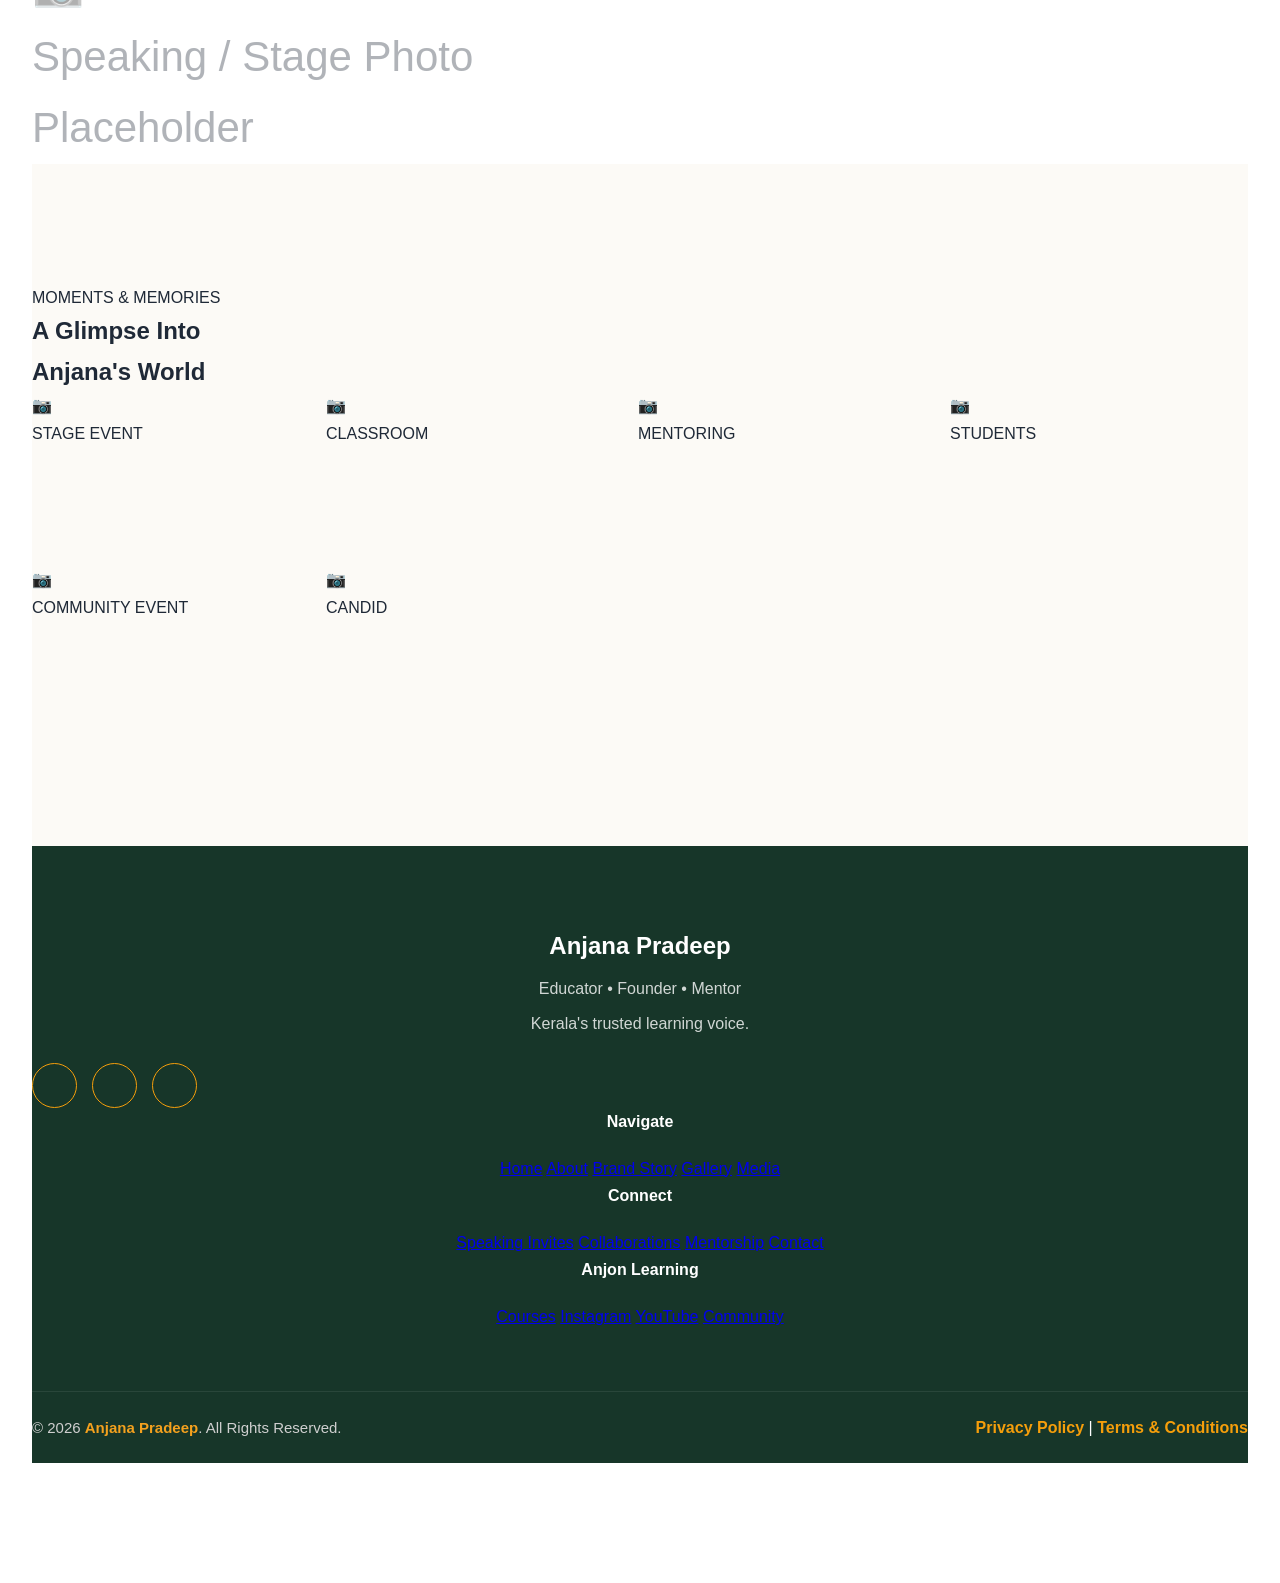
==== commit a72628da: "Update index.html" ====
--- a/index.html
+++ b/index.html
@@ -686,135 +686,97 @@
     <div class="footer-container">
 
         <!-- Brand -->
-
-        <div class="footer-column footer-brand">
-
-            <h2>
-                Anjana <span>Pradeep</span>
-            </h2>
-
-            <p>
-                Educator • Founder • Mentor
-            </p>
-
-            <p>
-                Kerala's trusted learning voice.
-            </p>
+        <div class="footer-brand">
+
+            <h2>Anjana <span>Pradeep</span></h2>
+
+            <p>Educator • Founder • Mentor</p>
+
+            <p>Kerala's trusted learning voice.</p>
 
             <div class="footer-social">
 
-                <a href="#" aria-label="Instagram">
-                    <i class="fab fa-instagram"></i>
-                </a>
-
-                <a href="#" aria-label="YouTube">
-                    <i class="fab fa-youtube"></i>
-                </a>
-
-                <a href="#" aria-label="Facebook">
-                    <i class="fab fa-facebook-f"></i>
-                </a>
-
-                <a href="#" aria-label="LinkedIn">
-                    <i class="fab fa-linkedin-in"></i>
-                </a>
-
-            </div>
-
-        </div>
-
-        <!-- Navigation -->
-
-        <div class="footer-column">
+                <a href="#"><i class="fab fa-instagram"></i></a>
+
+                <a href="#"><i class="fab fa-youtube"></i></a>
+
+                <a href="#"><i class="fab fa-facebook-f"></i></a>
+
+            </div>
+
+        </div>
+
+        <!-- Navigate -->
+
+        <div class="footer-links">
 
             <h4>Navigate</h4>
 
-            <ul>
-
-                <li><a href="#home">Home</a></li>
-
-                <li><a href="#about">About</a></li>
-
-                <li><a href="#brand-story">Brand Story</a></li>
-
-                <li><a href="#gallery">Gallery</a></li>
-
-                <li><a href="#media">Media</a></li>
-
-            </ul>
+            <a href="#">Home</a>
+
+            <a href="#">About</a>
+
+            <a href="#">Brand Story</a>
+
+            <a href="#">Gallery</a>
+
+            <a href="#">Media</a>
 
         </div>
 
         <!-- Connect -->
 
-        <div class="footer-column">
+        <div class="footer-links">
 
             <h4>Connect</h4>
 
-            <ul>
-
-                <li><a href="#speaking">Speaking Invites</a></li>
-
-                <li><a href="#collaboration">Collaborations</a></li>
-
-                <li><a href="#mentorship">Mentorship</a></li>
-
-                <li><a href="#contact">Contact</a></li>
-
-            </ul>
+            <a href="#">Speaking Invites</a>
+
+            <a href="#">Collaborations</a>
+
+            <a href="#">Mentorship</a>
+
+            <a href="#">Contact</a>
 
         </div>
 
         <!-- Learning -->
 
-        <div class="footer-column">
+        <div class="footer-links">
 
             <h4>Anjon Learning</h4>
 
-            <ul>
-
-                <li><a href="#">Courses</a></li>
-
-                <li><a href="#">Instagram</a></li>
-
-                <li><a href="#">YouTube</a></li>
-
-                <li><a href="#">Community</a></li>
-
-            </ul>
+            <a href="#">Courses</a>
+
+            <a href="#">Instagram</a>
+
+            <a href="#">YouTube</a>
+
+            <a href="#">Community</a>
 
         </div>
 
     </div>
 
-    <!-- Bottom -->
-
     <div class="footer-bottom">
 
-        <div class="footer-bottom-container">
-
-            <p>
-
-                © 2026 <span>Anjana Pradeep</span>. All Rights Reserved.
-
-            </p>
-
-            <div class="footer-policy">
-
-                <a href="#">Privacy Policy</a>
-
-                <span>|</span>
-
-                <a href="#">Terms &amp; Conditions</a>
-
-            </div>
+        <p>
+            © 2026 <span>Anjana Pradeep</span>. All Rights Reserved.
+        </p>
+
+        <div>
+
+            <a href="#">Privacy Policy</a>
+
+            <span>|</span>
+
+            <a href="#">Terms & Conditions</a>
 
         </div>
 
     </div>
 
 </footer>
-
 <!-- ===========================
         FOOTER END
 ============================ -->
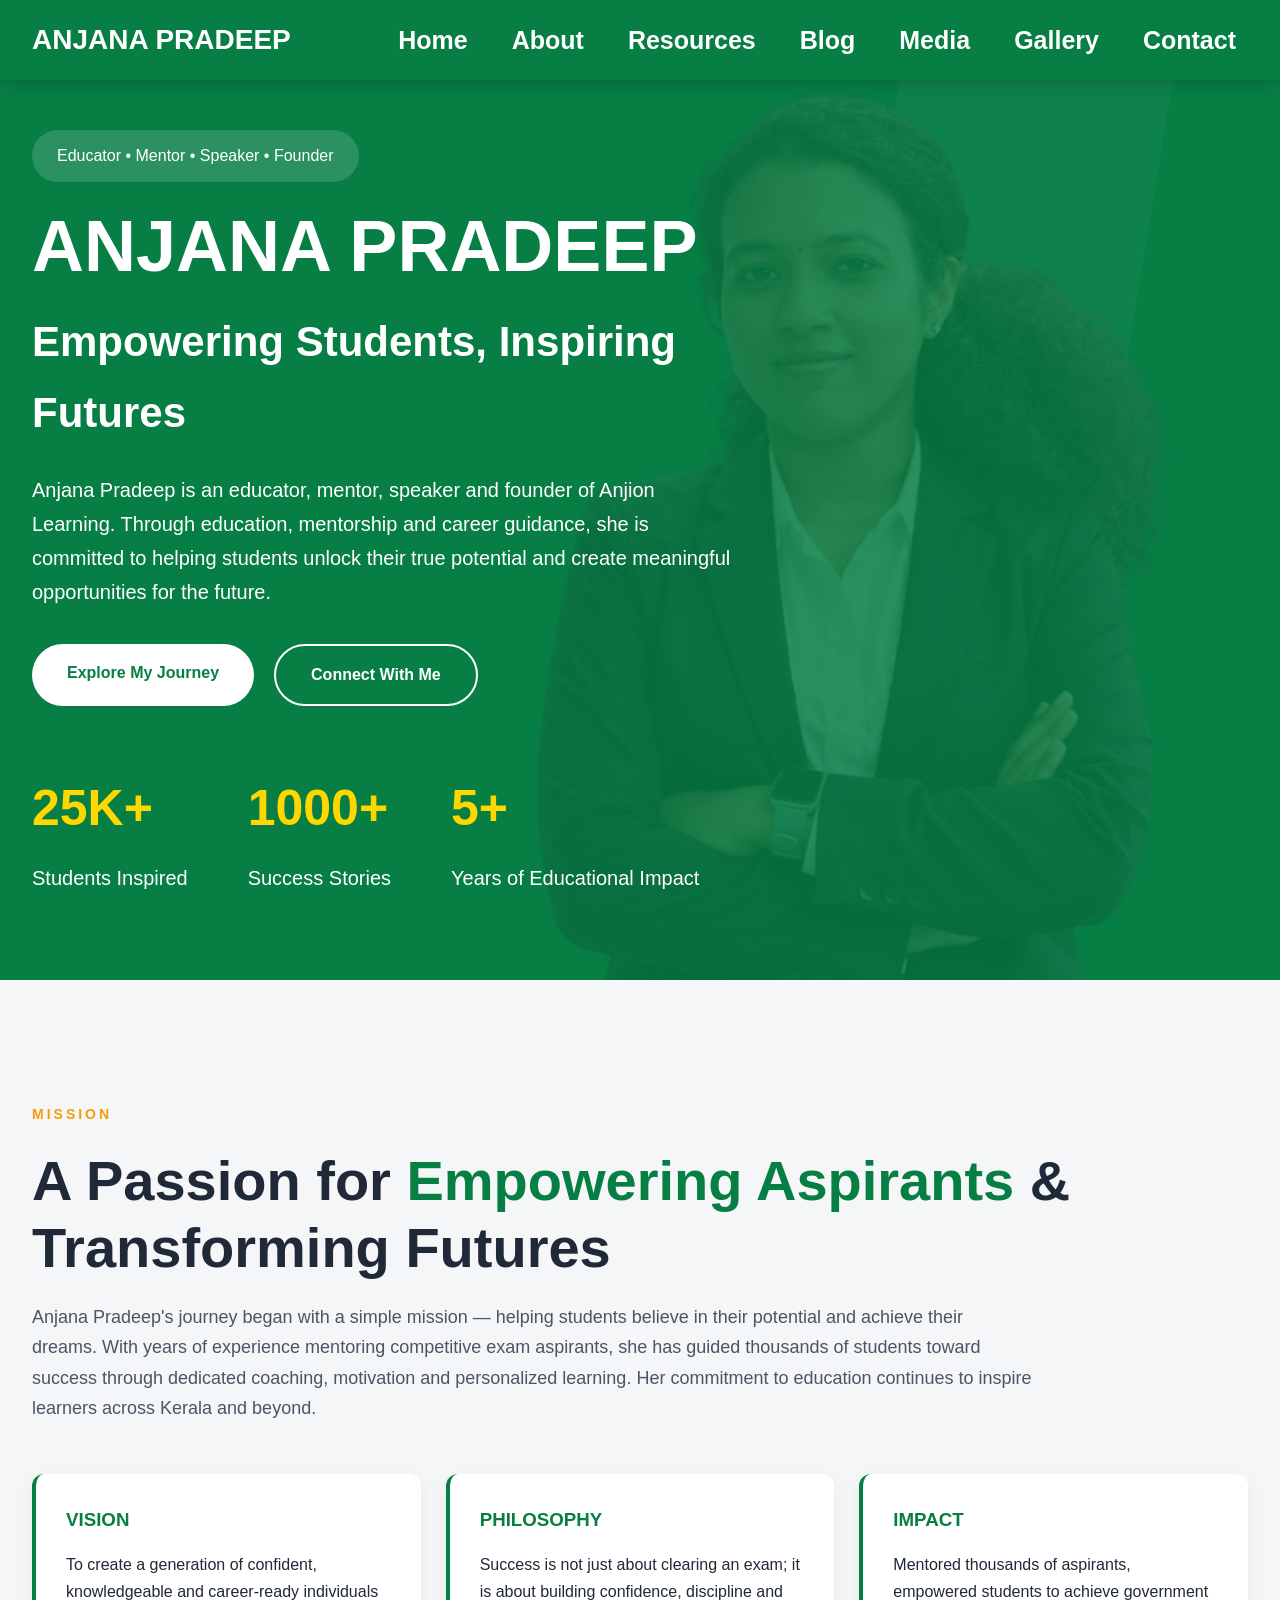
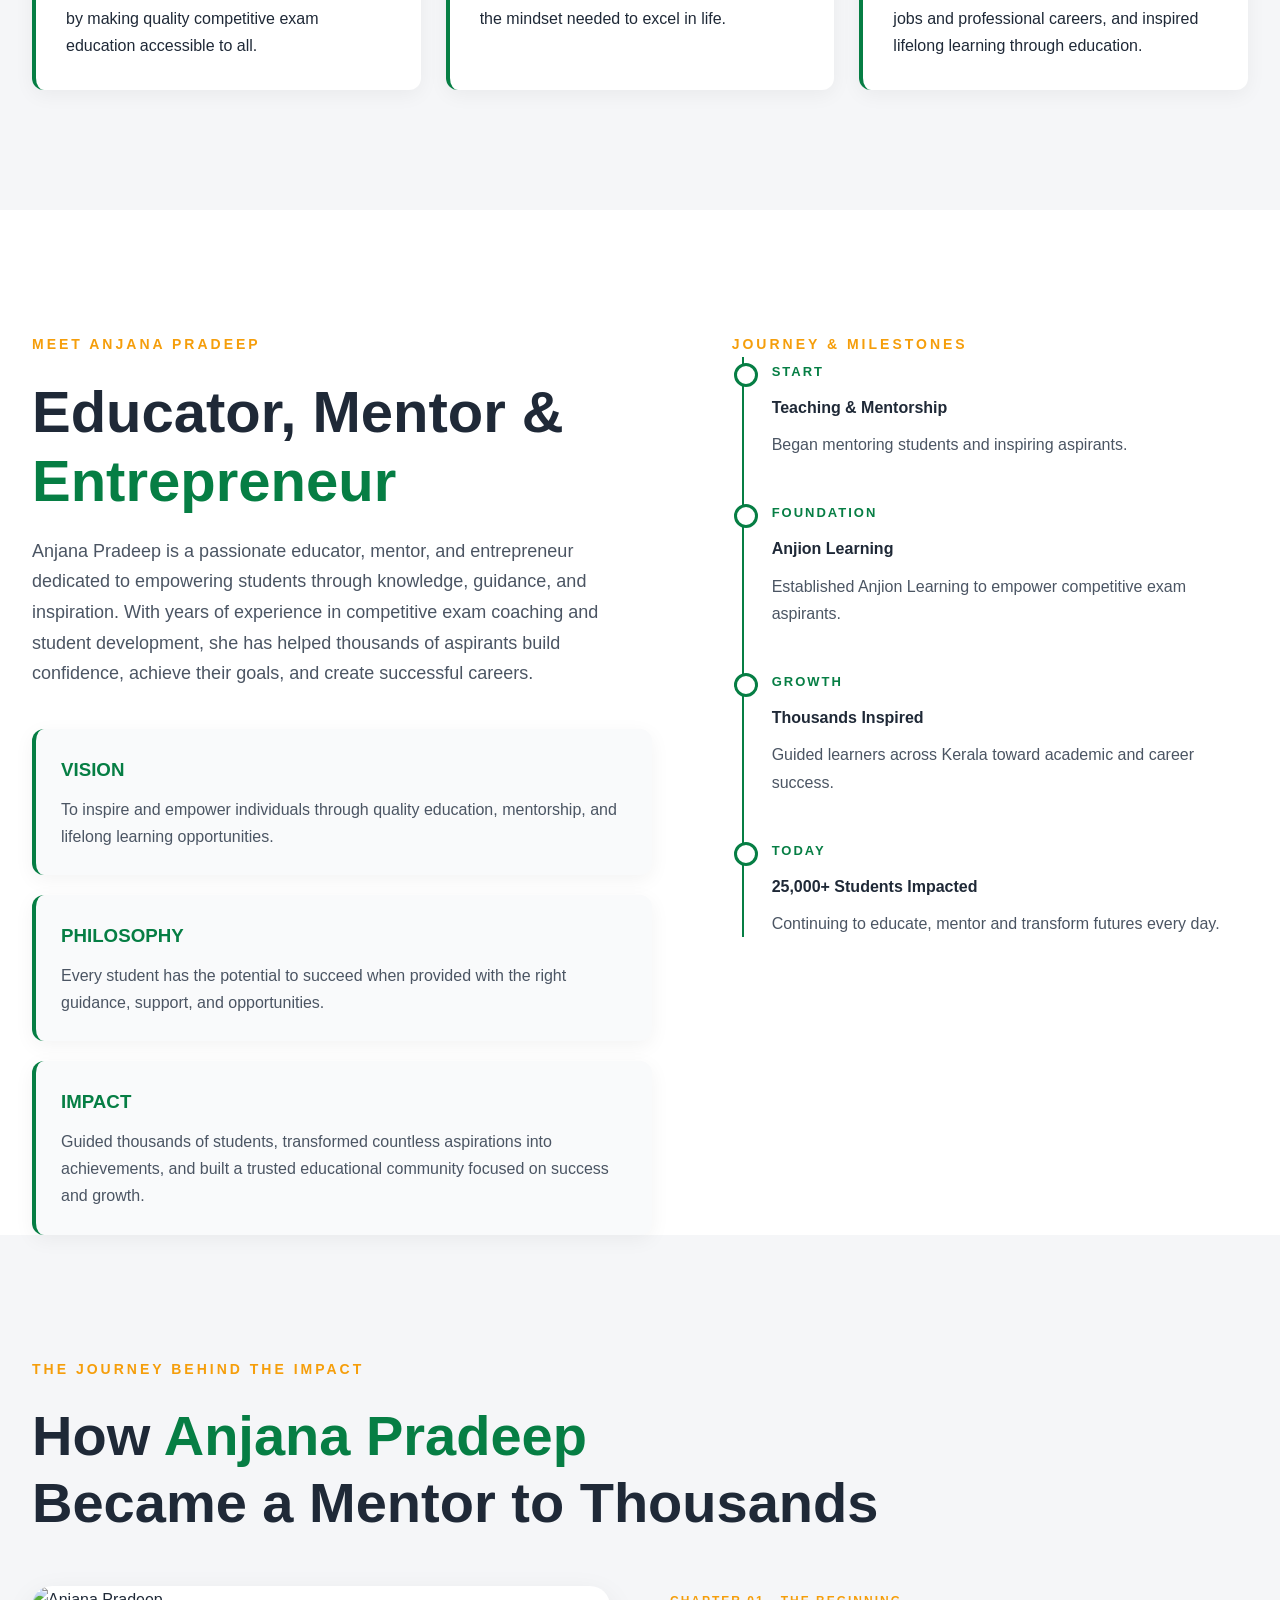
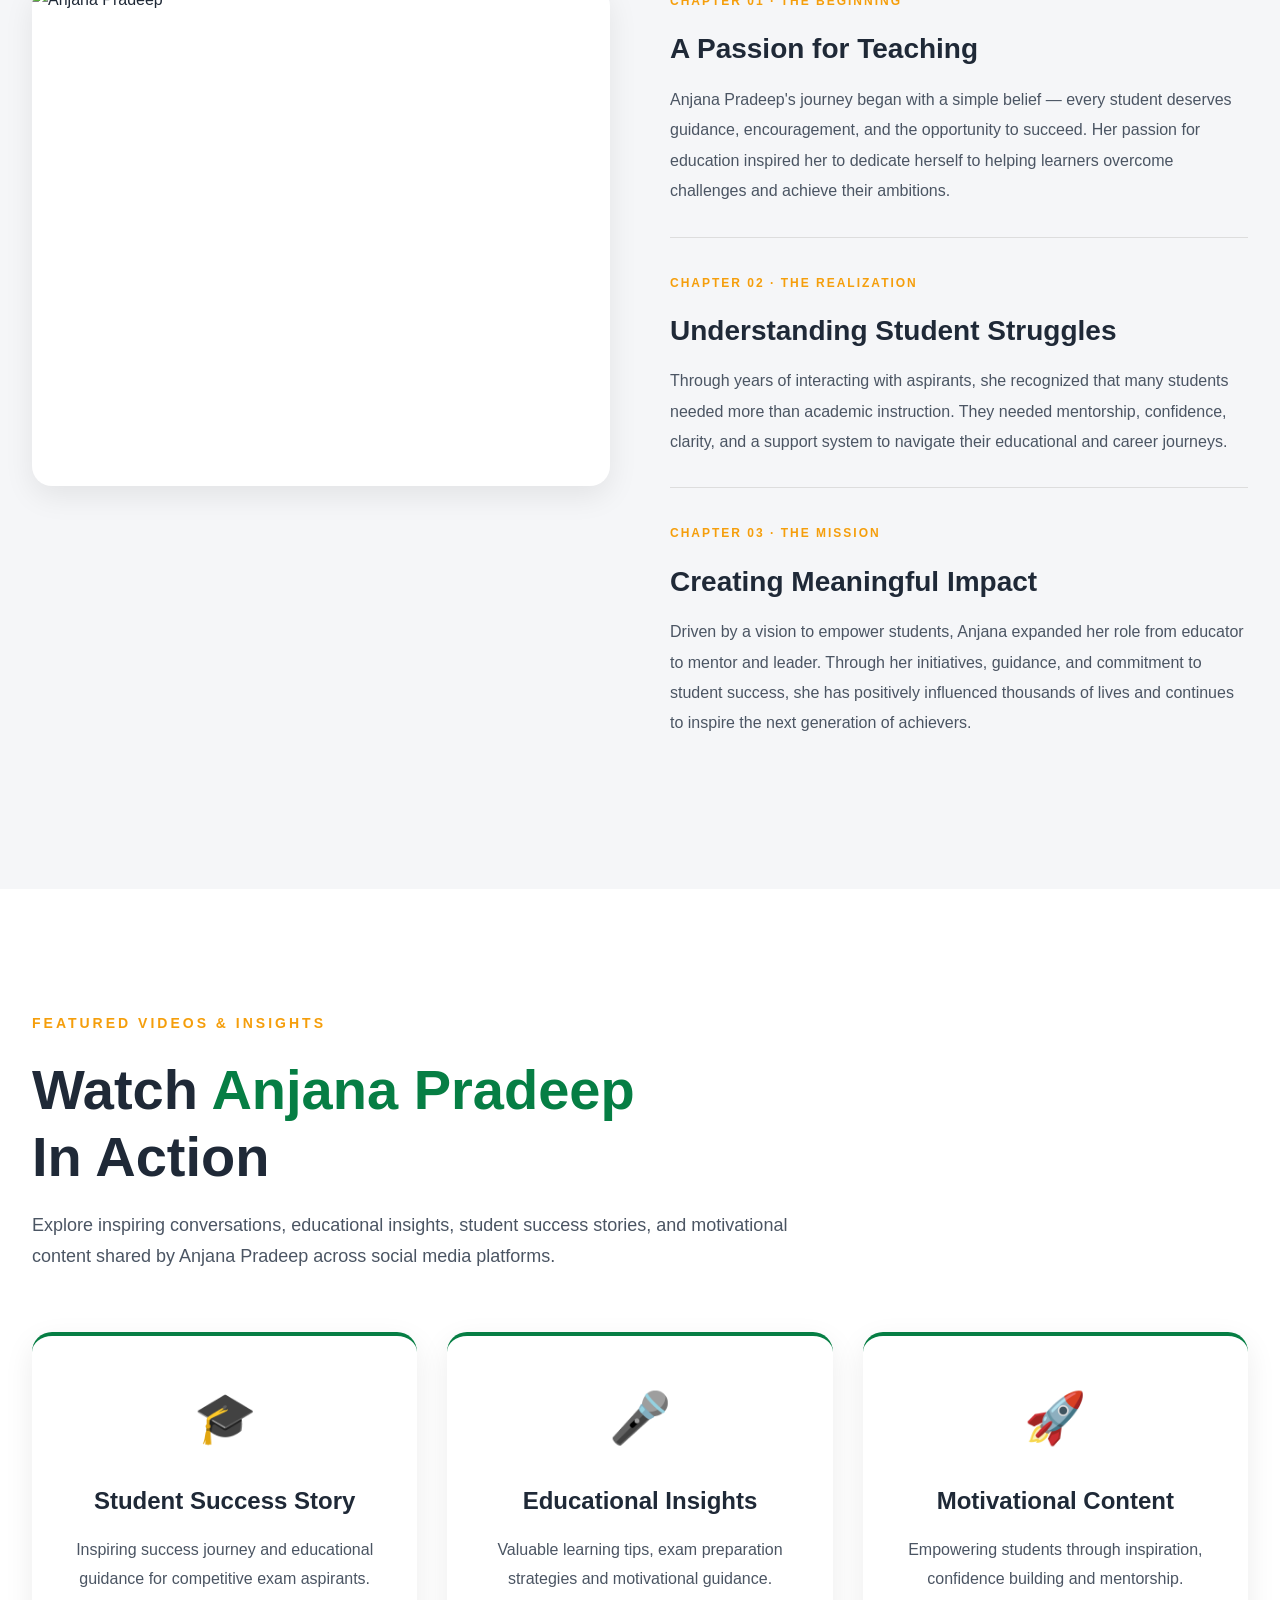
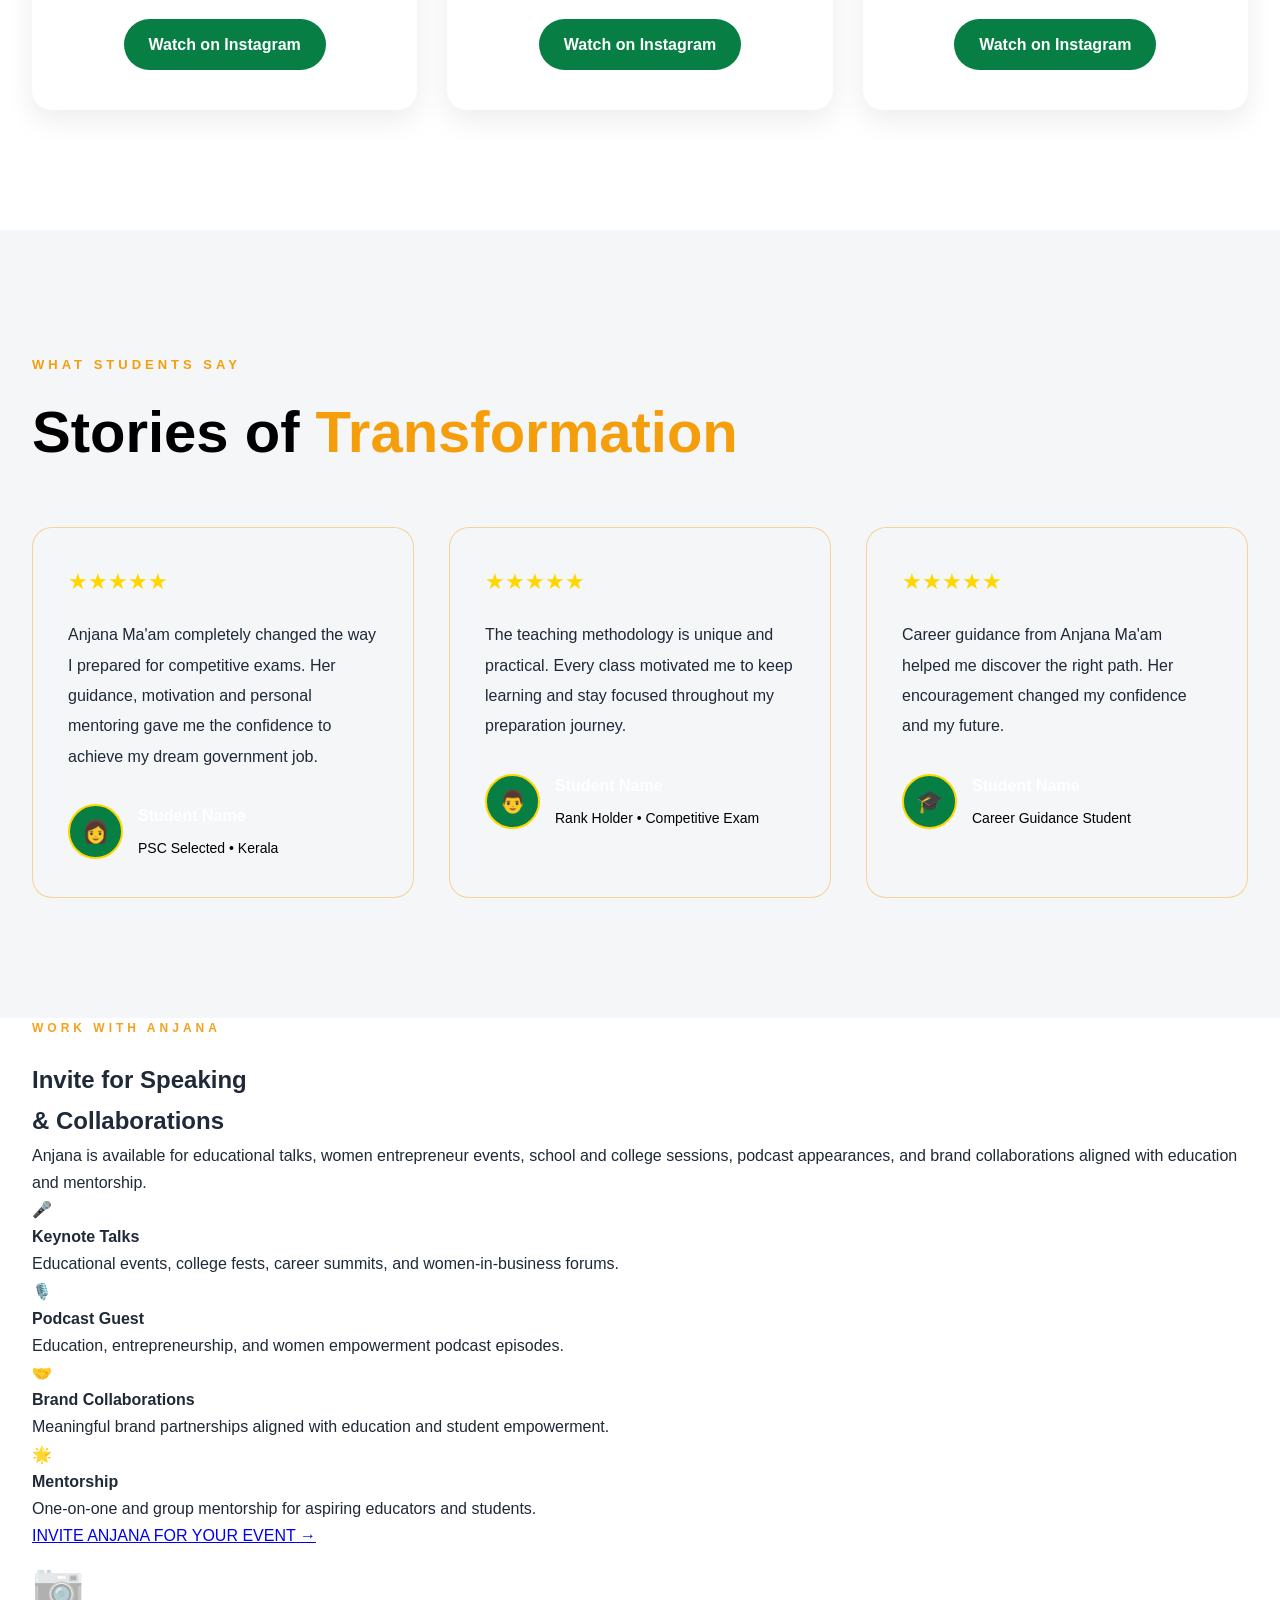
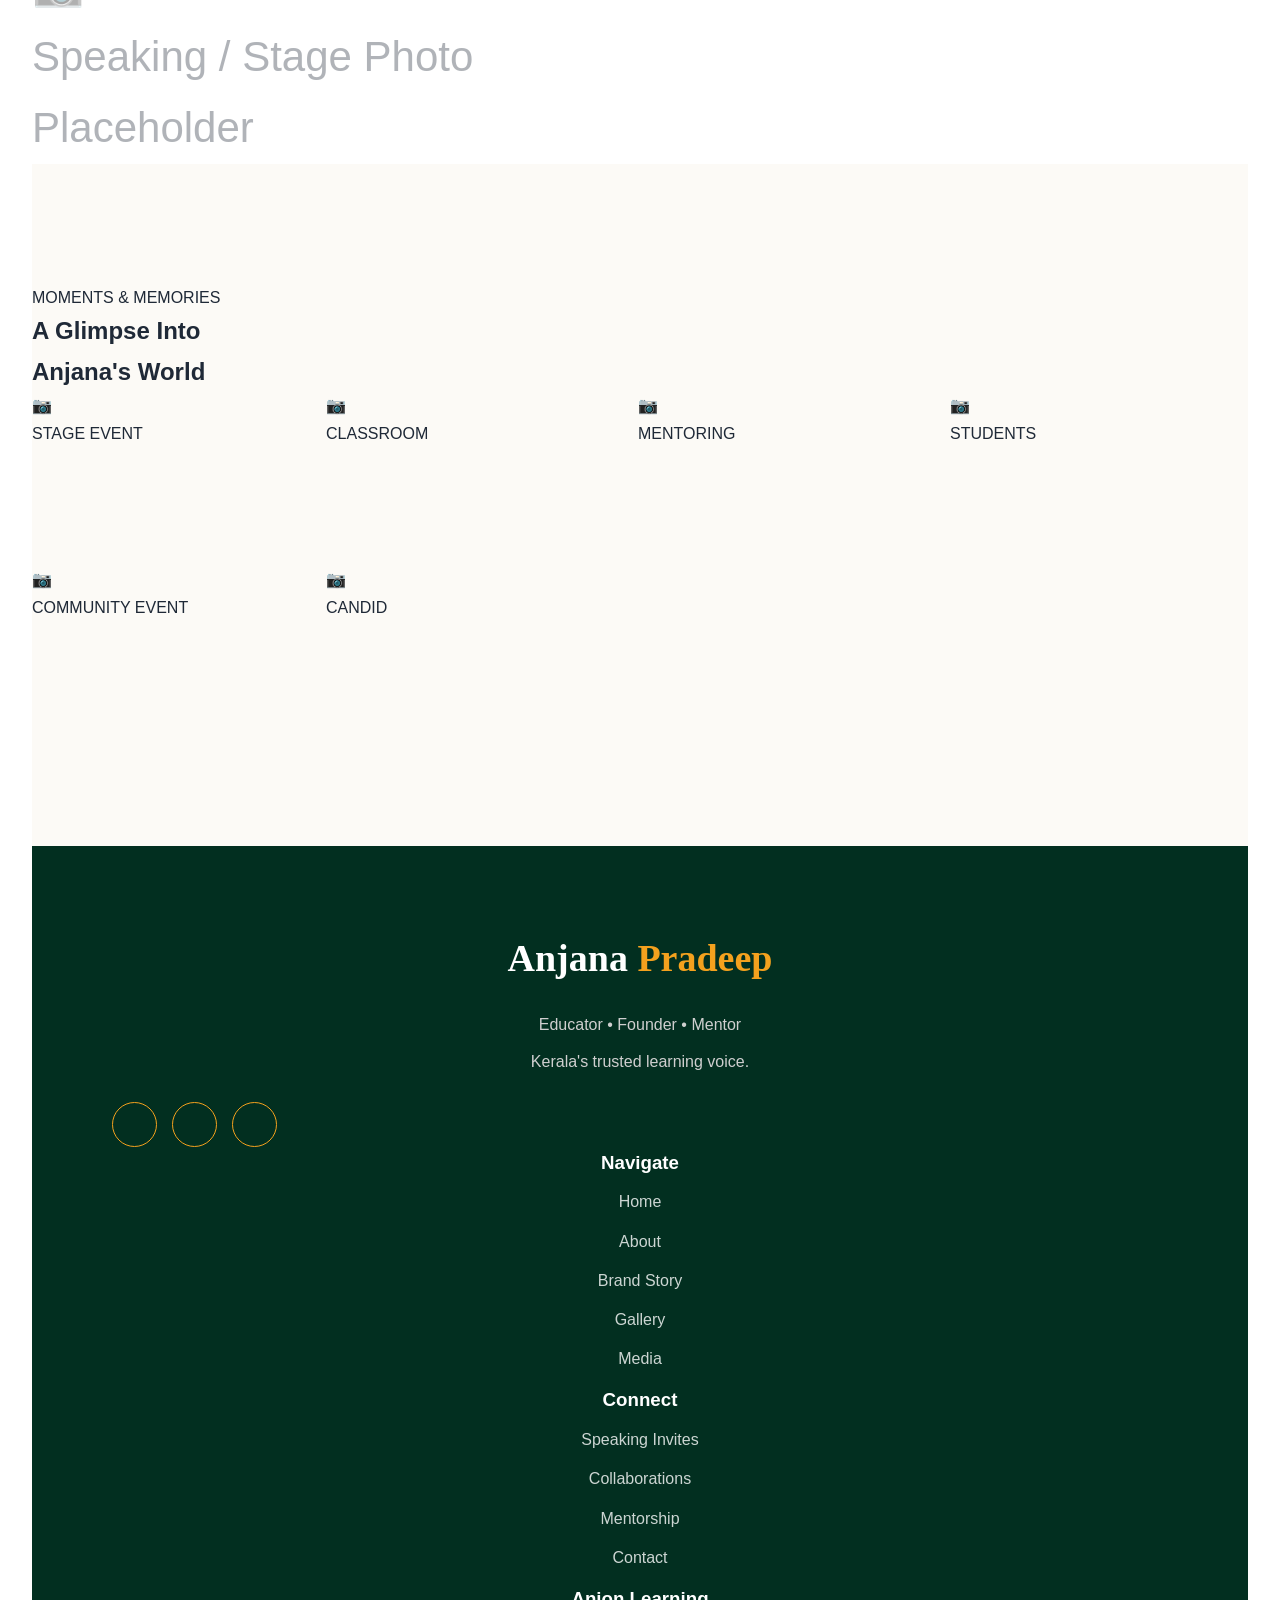
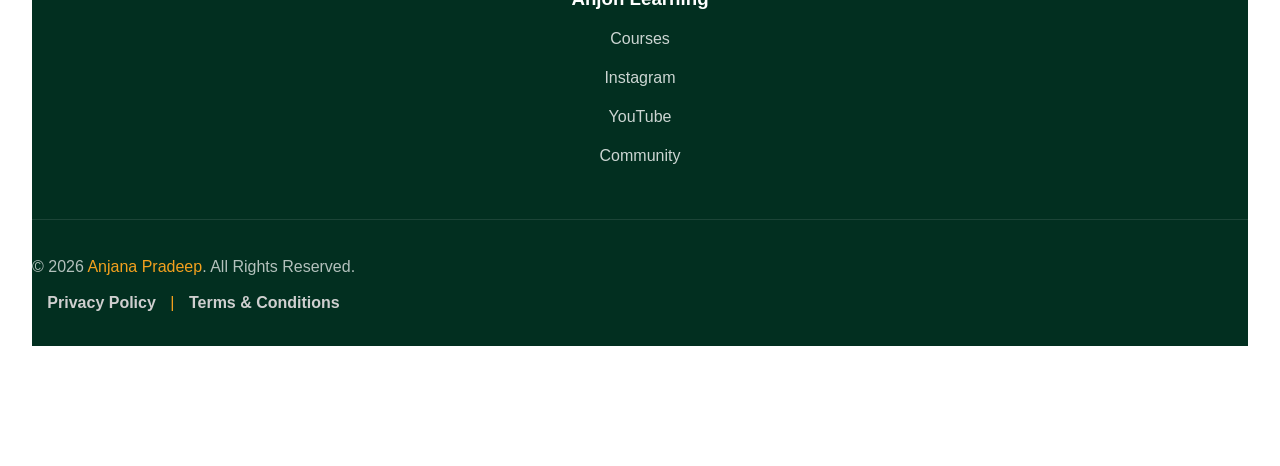
==== commit a87fd669: "Update index.html" ====
--- a/index.html
+++ b/index.html
@@ -677,18 +677,21 @@
     </div>
 
 </section>
-<!-- ===========================
-        FOOTER START
-============================ -->
+<!-- =========================
+        FOOTER
+========================= -->
 
 <footer class="footer">
 
     <div class="footer-container">
 
         <!-- Brand -->
+
         <div class="footer-brand">
 
-            <h2>Anjana <span>Pradeep</span></h2>
+            <h2>
+                Anjana <span>Pradeep</span>
+            </h2>
 
             <p>Educator • Founder • Mentor</p>
 
@@ -708,69 +711,89 @@
 
         <!-- Navigate -->
 
-        <div class="footer-links">
-
-            <h4>Navigate</h4>
-
-            <a href="#">Home</a>
-
-            <a href="#">About</a>
-
-            <a href="#">Brand Story</a>
-
-            <a href="#">Gallery</a>
-
-            <a href="#">Media</a>
+        <div class="footer-column">
+
+            <h3>Navigate</h3>
+
+            <ul>
+
+                <li><a href="#home">Home</a></li>
+
+                <li><a href="#about">About</a></li>
+
+                <li><a href="#brand-story">Brand Story</a></li>
+
+                <li><a href="#gallery">Gallery</a></li>
+
+                <li><a href="#media">Media</a></li>
+
+            </ul>
 
         </div>
 
         <!-- Connect -->
 
-        <div class="footer-links">
-
-            <h4>Connect</h4>
-
-            <a href="#">Speaking Invites</a>
-
-            <a href="#">Collaborations</a>
-
-            <a href="#">Mentorship</a>
-
-            <a href="#">Contact</a>
+        <div class="footer-column">
+
+            <h3>Connect</h3>
+
+            <ul>
+
+                <li><a href="#">Speaking Invites</a></li>
+
+                <li><a href="#">Collaborations</a></li>
+
+                <li><a href="#">Mentorship</a></li>
+
+                <li><a href="#contact">Contact</a></li>
+
+            </ul>
 
         </div>
 
         <!-- Learning -->
 
-        <div class="footer-links">
-
-            <h4>Anjon Learning</h4>
-
-            <a href="#">Courses</a>
-
-            <a href="#">Instagram</a>
-
-            <a href="#">YouTube</a>
-
-            <a href="#">Community</a>
+        <div class="footer-column">
+
+            <h3>Anjon Learning</h3>
+
+            <ul>
+
+                <li><a href="#">Courses</a></li>
+
+                <li><a href="#">Instagram</a></li>
+
+                <li><a href="#">YouTube</a></li>
+
+                <li><a href="#">Community</a></li>
+
+            </ul>
 
         </div>
 
     </div>
 
+    <!-- Bottom -->
+
     <div class="footer-bottom">
 
-        <p>
-            © 2026 <span>Anjana Pradeep</span>. All Rights Reserved.
-        </p>
-
-        <div>
-
-            <a href="#">Privacy Policy</a>
-
-            <span>|</span>
-
-            <a href="#">Terms & Conditions</a>
+        <div class="footer-bottom-wrapper">
+
+            <p>
+
+                © 2026 <span>Anjana Pradeep</span>. All Rights Reserved.
+
+            </p>
+
+            <div class="footer-bottom-links">
+
+                <a href="#">Privacy Policy</a>
+
+                <span>|</span>
+
+                <a href="#">Terms &amp; Conditions</a>
+
+            </div>
 
         </div>
 
--- a/css/style.css
+++ b/css/style.css
@@ -1065,80 +1065,210 @@
  Footer Bottom
 ===========================*/
 
-.footer{
+..footer{
+    width:100%;
     background:#173629;
     color:#fff;
     padding:80px 0 0;
 }
 
-.footer .container{
-    max-width:1280px;
-    margin:auto;
-    padding:0 30px;
+/* Main */
+
+.footer-container{
+    width:100%;
+    max-width:1400px;
+    margin:0 auto;
+    padding:0 80px;
+}
+
+/* Brand */
+
+.footer-brand h2{
+
+    font-size:38px;
+
+    margin-bottom:20px;
+
+    font-family:'Playfair Display',serif;
+
+}
+
+.footer-brand span{
+
+    color:#F4A11E;
+
+}
+
+.footer-brand p{
+
+    color:#CFCFCF;
+
+    margin:8px 0;
+
+    line-height:1.8;
+
+}
+
+/* Social */
+
+.footer-social{
+
+    display:flex;
+
+    gap:15px;
+
+    margin-top:25px;
+
+}
+
+.footer-social a{
+
+    width:45px;
+
+    height:45px;
+
+    border:1px solid #F4A11E;
+
+    border-radius:50%;
+
+    display:flex;
+
+    justify-content:center;
+
+    align-items:center;
+
+    color:#F4A11E;
+
+    text-decoration:none;
+
+    transition:.3s;
+
+}
+
+.footer-social a:hover{
+
+    background:#F4A11E;
+
+    color:#173629;
+
+}
+
+/* Links */
+
+.footer-links h4{
+
+    margin-bottom:20px;
+
+    font-size:22px;
+
+}
+
+.footer-links{
+
+    display:flex;
+
+    flex-direction:column;
+
+}
+
+.footer-links a{
+
+    color:#CFCFCF;
+
+    text-decoration:none;
+
+    margin-bottom:14px;
+
+    transition:.3s;
+
+}
+
+.footer-links a:hover{
+
+    color:#F4A11E;
+
+    padding-left:5px;
+
+}
+
+/* Bottom */
+
+..footer-bottom{
+    width:100%;
+    border-top:1px solid rgba(255,255,255,.08);
+    margin-top:60px;
+}
+
+.footer-bottom .footer-bottom-container{
+    max-width:1400px;
+    margin:0 auto;
+    padding:25px 80px;
+
+    display:flex;
+    justify-content:space-between;
+    align-items:center;
+}
+
+.footer-bottom span{
+
+    color:#F4A11E;
+
+}
+
+.footer-bottom a{
+
+    color:#CFCFCF;
+
+    text-decoration:none;
+
+    margin:0 10px;
+
+}
+
+.footer-bottom a:hover{
+
+    color:#F4A11E;
+
+}
+
+/* Mobile */
+
+@media(max-width:992px){
+
+.footer-container{
+
+grid-template-columns:1fr 1fr;
+
+gap:40px;
+
 }
 
 .footer-bottom{
 
-    margin-top:60px;
-
-    border-top:1px solid rgba(255,255,255,.08);
-
-    padding:22px 0;
-
-}
-
-.footer-bottom-inner{
-
-    display:flex;
-
-    justify-content:space-between;
-
-    align-items:center;
-
-}
-
-.footer-bottom p{
-
-    color:#CFCFCF;
-
-    margin:0;
-
-    font-size:15px;
-
-}
-
-.footer-bottom p span{
-
-    color:#F4A11E;
-
-    font-weight:600;
-
-}
-
-.footer-policy{
-
-    display:flex;
-
-    gap:18px;
-
-}
-
-.footer-policy a{
-
-    color:#CFCFCF;
-
-    text-decoration:none;
-
-}
-
-.footer-policy a:hover{
-
-    color:#F4A11E;
-
-}
-
-.footer-policy span{
-
-    color:#777;
-
-}
+flex-direction:column;
+
+gap:15px;
+
+text-align:center;
+
+}
+
+}
+
+@media(max-width:600px){
+
+.footer-container{
+
+grid-template-columns:1fr;
+
+text-align:center;
+
+}
+
+.footer-social{
+
+justify-content:center;
+
+}
+
+}
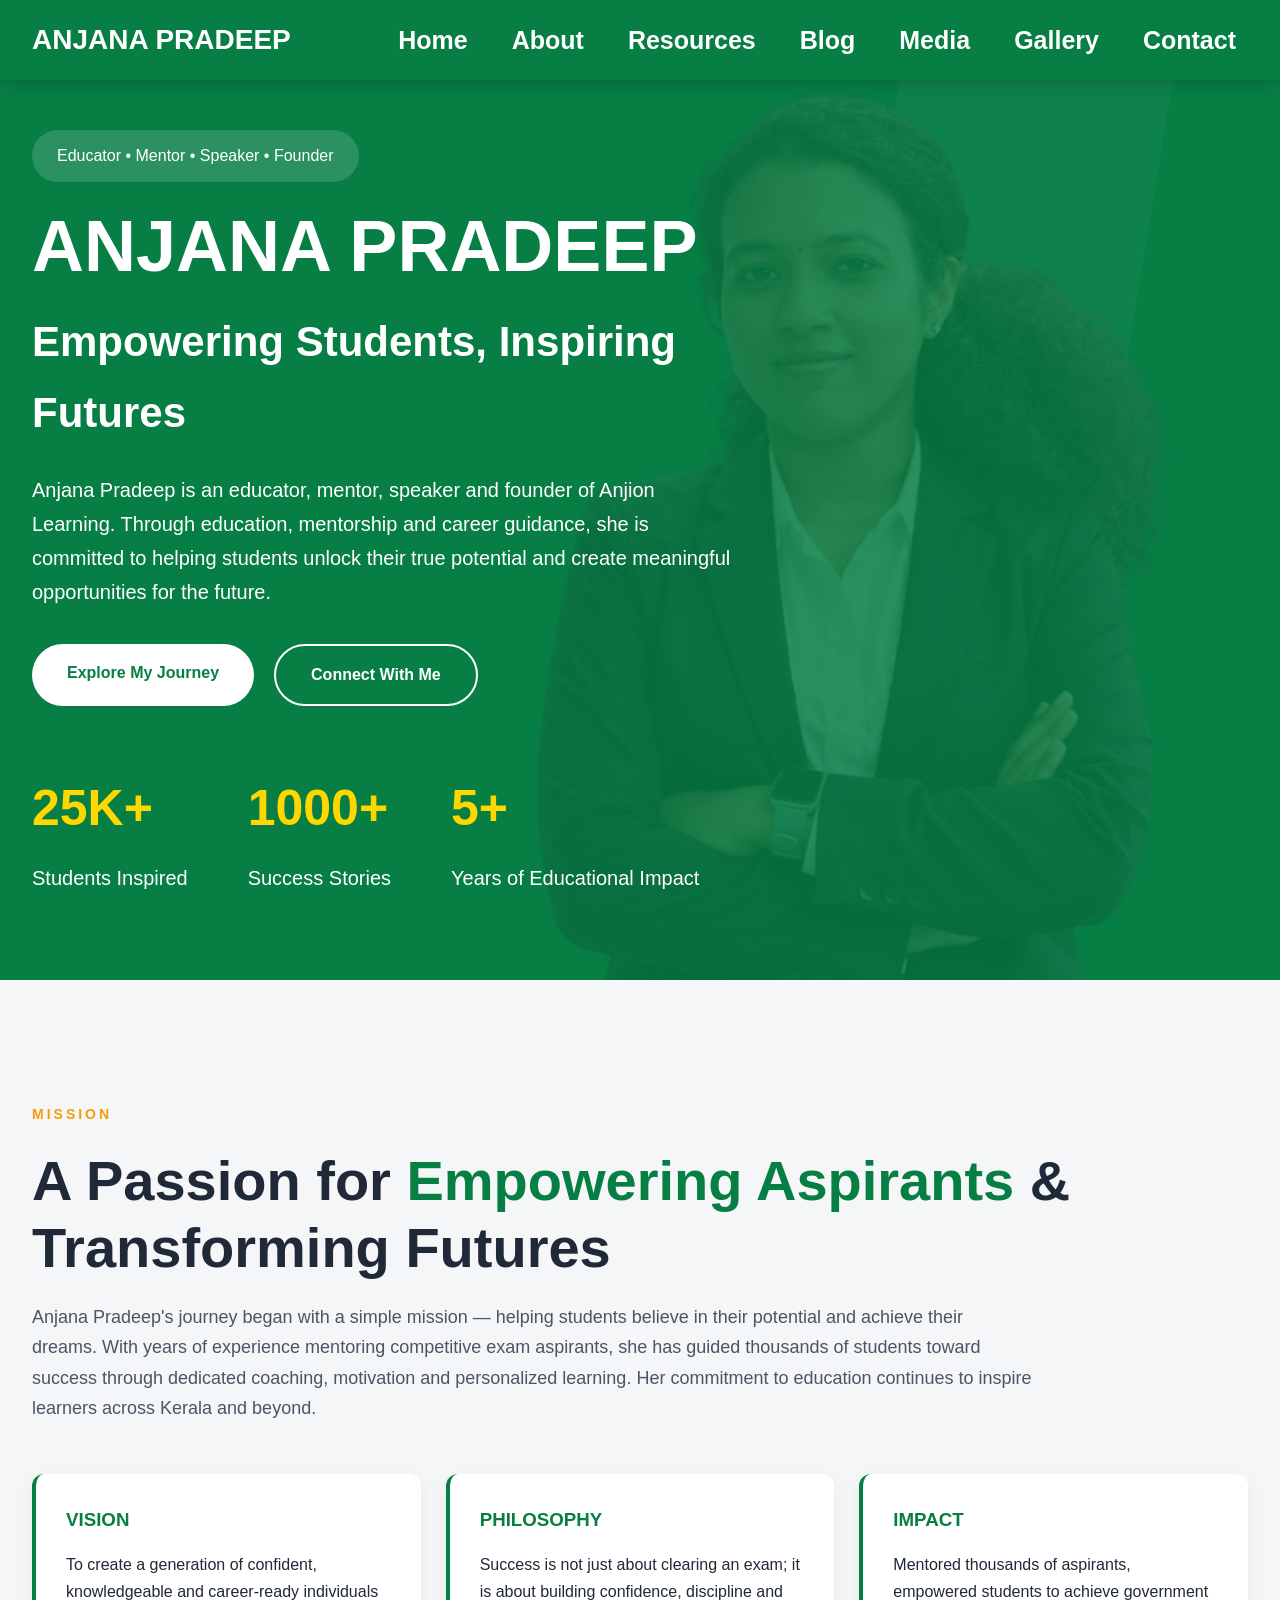
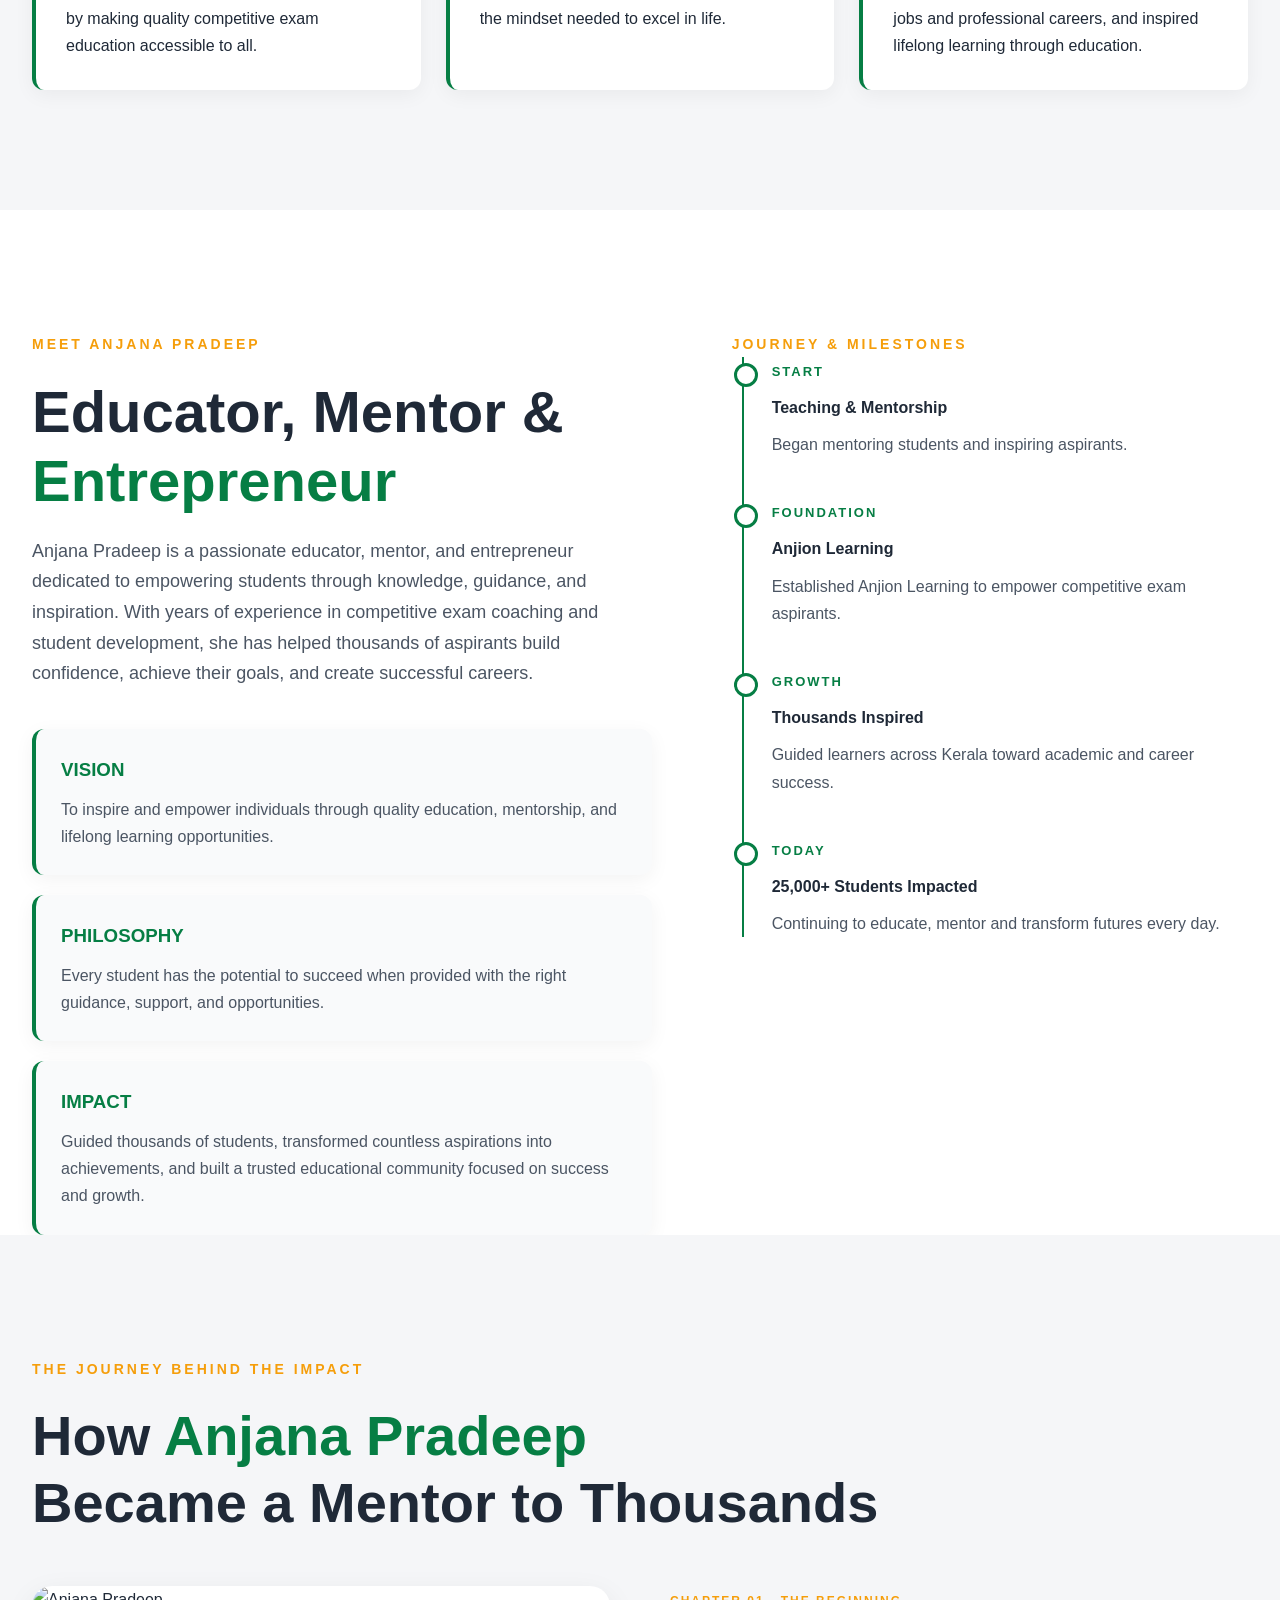
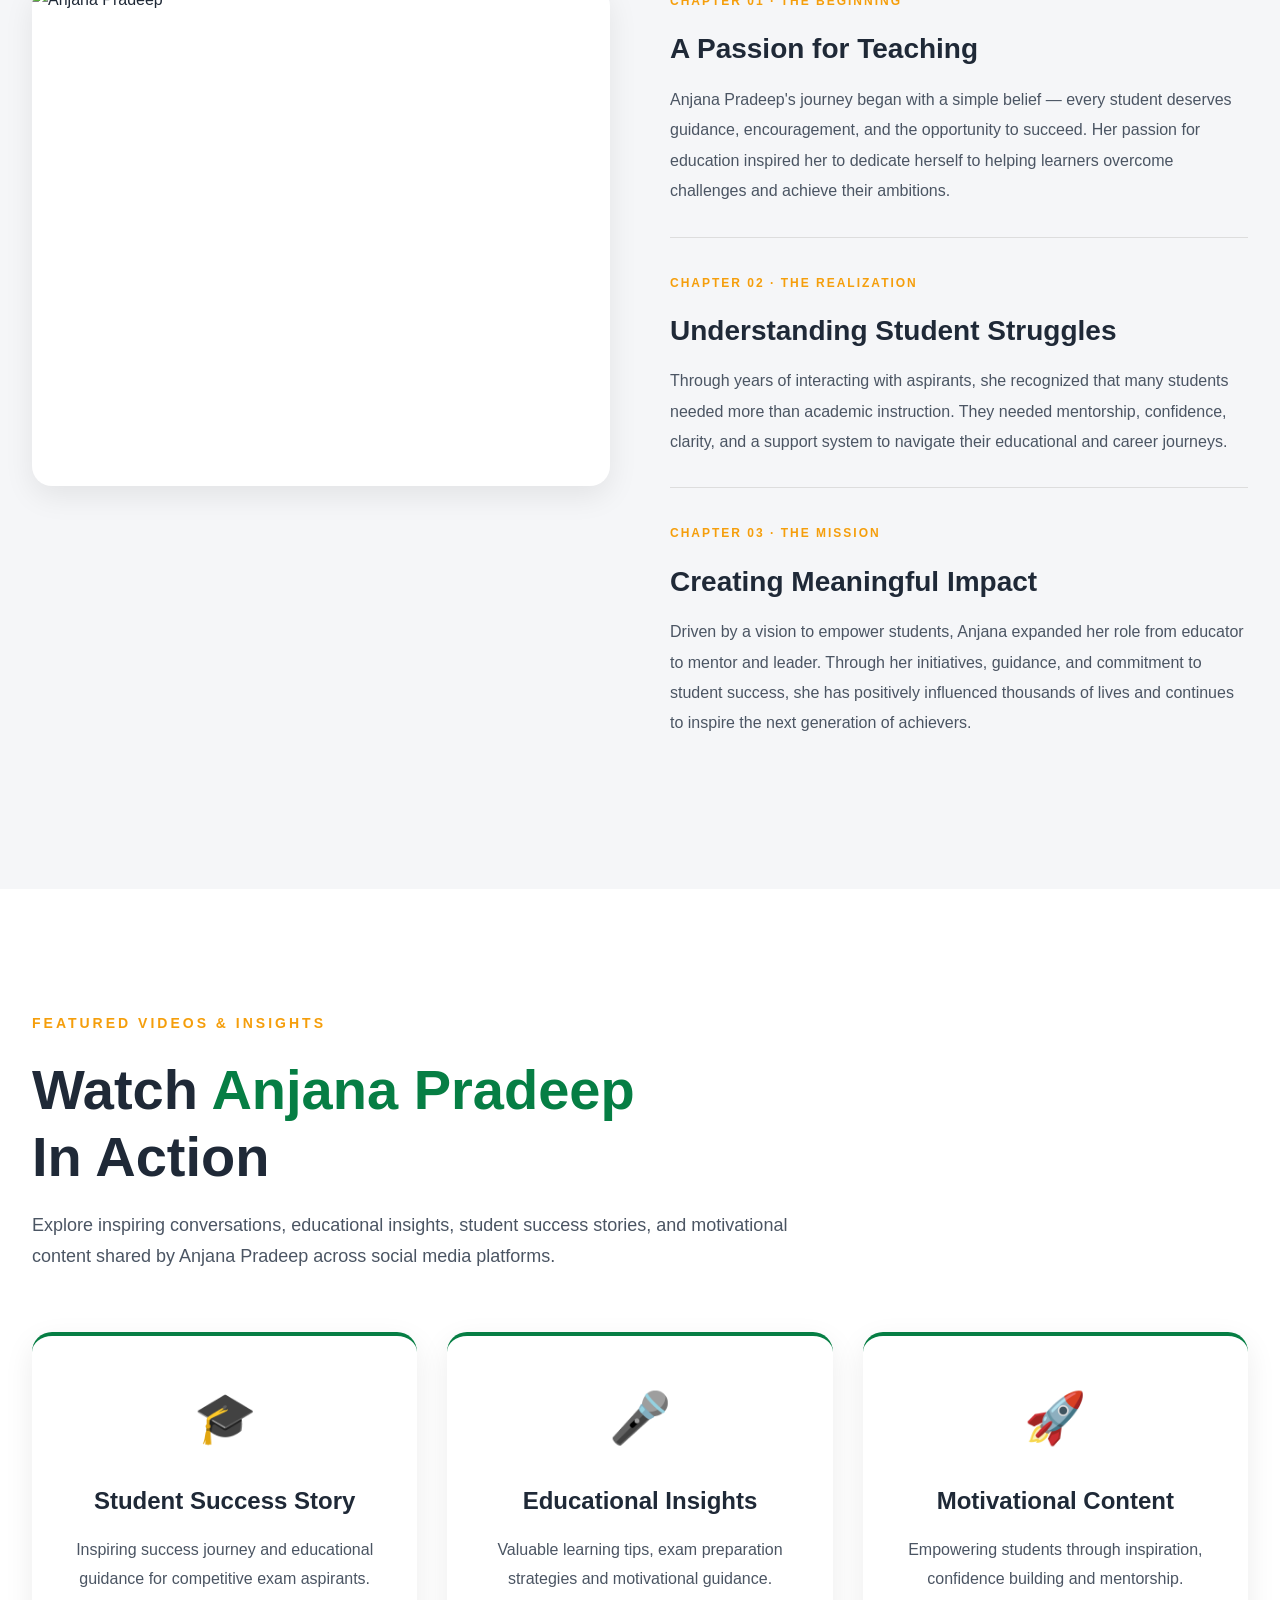
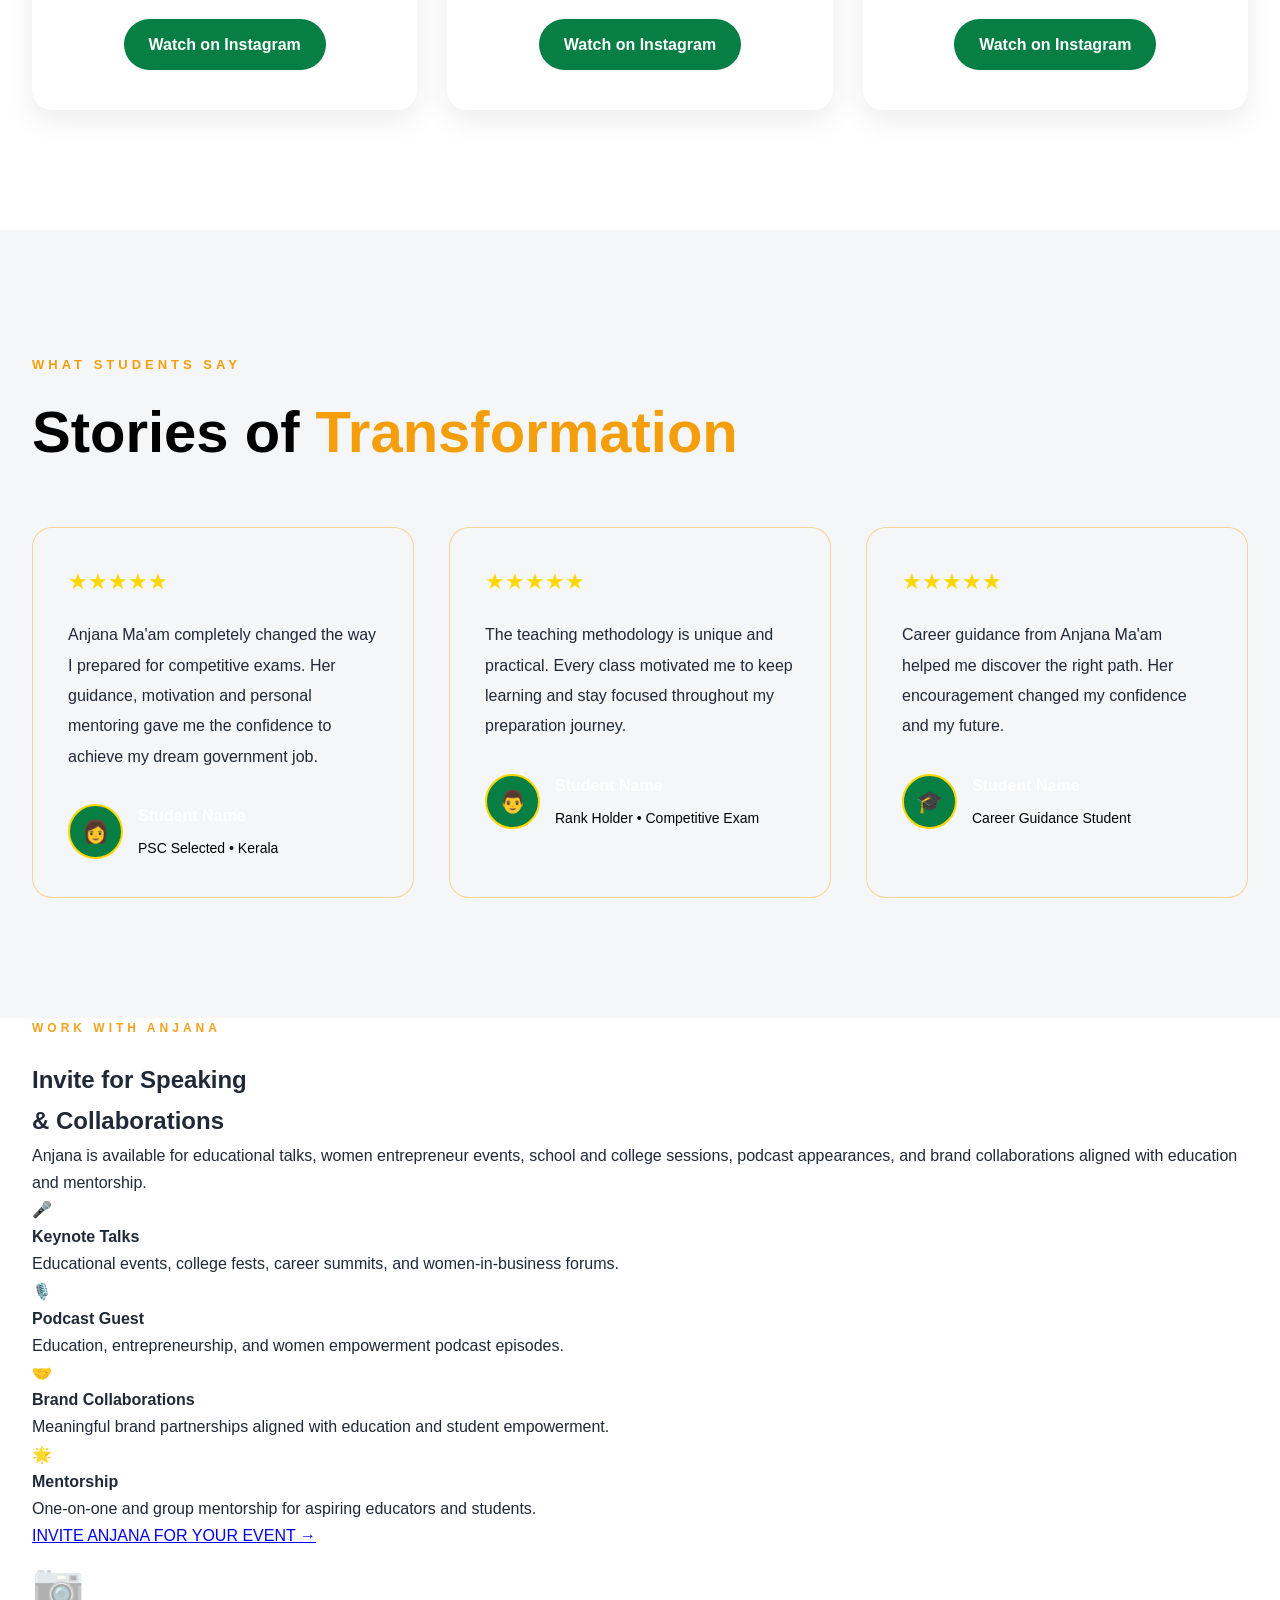
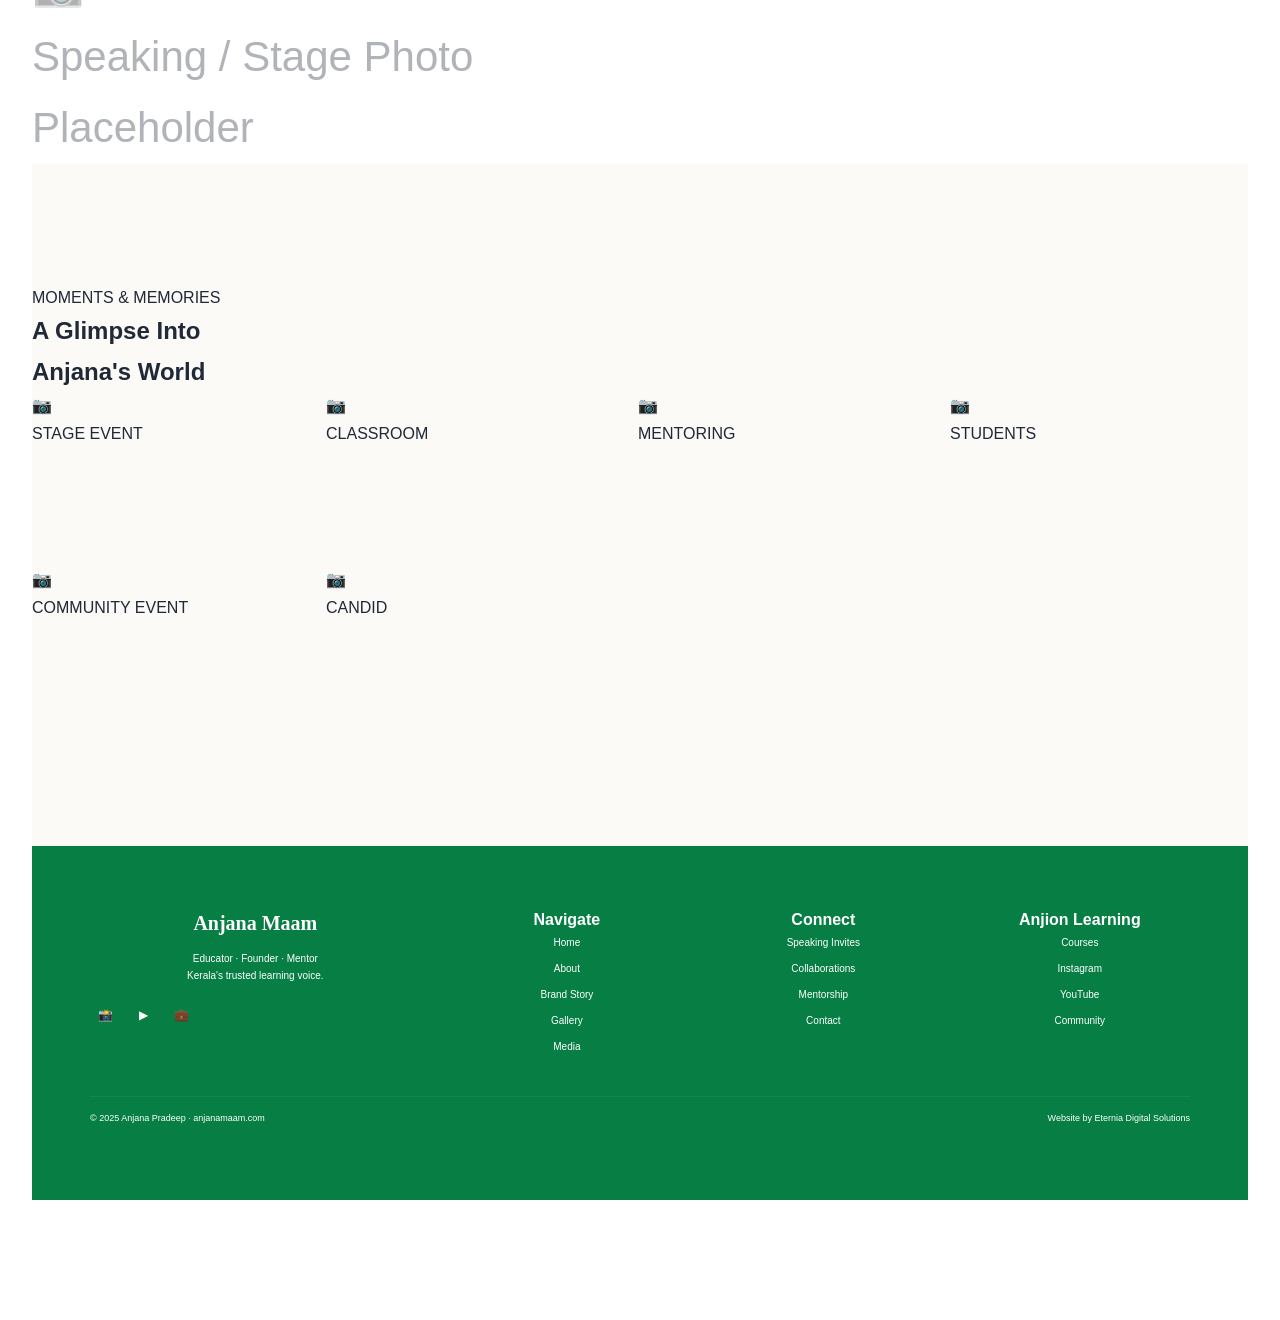
==== commit 610ba8bf: "Update index.html" ====
--- a/index.html
+++ b/index.html
@@ -677,129 +677,94 @@
     </div>
 
 </section>
-<!-- =========================
-        FOOTER
-========================= -->
-
-<footer class="footer">
-
-    <div class="footer-container">
-
-        <!-- Brand -->
-
-        <div class="footer-brand">
-
-            <h2>
-                Anjana <span>Pradeep</span>
-            </h2>
-
-            <p>Educator • Founder • Mentor</p>
-
-            <p>Kerala's trusted learning voice.</p>
-
-            <div class="footer-social">
-
-                <a href="#"><i class="fab fa-instagram"></i></a>
-
-                <a href="#"><i class="fab fa-youtube"></i></a>
-
-                <a href="#"><i class="fab fa-facebook-f"></i></a>
-
-            </div>
-
-        </div>
-
-        <!-- Navigate -->
-
-        <div class="footer-column">
-
-            <h3>Navigate</h3>
-
-            <ul>
-
-                <li><a href="#home">Home</a></li>
-
-                <li><a href="#about">About</a></li>
-
-                <li><a href="#brand-story">Brand Story</a></li>
-
-                <li><a href="#gallery">Gallery</a></li>
-
-                <li><a href="#media">Media</a></li>
-
-            </ul>
-
-        </div>
-
-        <!-- Connect -->
-
-        <div class="footer-column">
-
-            <h3>Connect</h3>
-
-            <ul>
-
-                <li><a href="#">Speaking Invites</a></li>
-
-                <li><a href="#">Collaborations</a></li>
-
-                <li><a href="#">Mentorship</a></li>
-
-                <li><a href="#contact">Contact</a></li>
-
-            </ul>
-
-        </div>
-
-        <!-- Learning -->
-
-        <div class="footer-column">
-
-            <h3>Anjon Learning</h3>
-
-            <ul>
-
-                <li><a href="#">Courses</a></li>
-
-                <li><a href="#">Instagram</a></li>
-
-                <li><a href="#">YouTube</a></li>
-
-                <li><a href="#">Community</a></li>
-
-            </ul>
-
-        </div>
-
-    </div>
-
-    <!-- Bottom -->
-
-    <div class="footer-bottom">
-
-        <div class="footer-bottom-wrapper">
-
-            <p>
-
-                © 2026 <span>Anjana Pradeep</span>. All Rights Reserved.
-
-            </p>
-
-            <div class="footer-bottom-links">
-
-                <a href="#">Privacy Policy</a>
-
-                <span>|</span>
-
-                <a href="#">Terms &amp; Conditions</a>
-
-            </div>
-
-        </div>
-
-    </div>
-
+
+<footer>
+  <div class="footer-inner">
+    <div>
+      <div class="f-logo">Anjana <span>Maam</span></div>
+      <div class="f-tag">Educator · Founder · Mentor<br>Kerala's trusted learning voice.</div>
+      <div class="f-socials">
+        <div class="f-soc">📸</div>
+        <div class="f-soc">▶</div>
+        <div class="f-soc">💼</div>
+      </div>
+    </div>
+    <div>
+      <h4>Navigate</h4>
+      <a class="f-link" href="#">Home</a>
+      <a class="f-link" href="#">About</a>
+      <a class="f-link" href="#">Brand Story</a>
+      <a class="f-link" href="#">Gallery</a>
+      <a class="f-link" href="#">Media</a>
+    </div>
+    <div>
+      <h4>Connect</h4>
+      <a class="f-link" href="#">Speaking Invites</a>
+      <a class="f-link" href="#">Collaborations</a>
+      <a class="f-link" href="#">Mentorship</a>
+      <a class="f-link" href="#">Contact</a>
+    </div>
+    <div>
+      <h4>Anjion Learning</h4>
+      <a class="f-link" href="#">Courses</a>
+      <a class="f-link" href="#">Instagram</a>
+      <a class="f-link" href="#">YouTube</a>
+      <a class="f-link" href="#">Community</a>
+    </div>
+  </div>
+  <div class="f-bottom">
+    <div class="f-copy">© 2025 Anjana Pradeep · anjanamaam.com</div>
+    <div class="f-made">Website by <span>Eternia Digital Solutions</span></div>
+  </div>
 </footer>
-<!-- ===========================
-        FOOTER END
-============================ -->
+
+<script>
+// Scroll fade-in
+const obs = new IntersectionObserver(entries => {
+  entries.forEach(e => {
+    if(e.isIntersecting){
+      e.target.style.opacity='1';
+      e.target.style.transform='translateY(0)';
+    }
+  });
+},{threshold:0.08});
+document.querySelectorAll('section,.page-hero,.note-sec,.stats-sec').forEach(el=>{
+  el.style.opacity='0';
+  el.style.transform='translateY(28px)';
+  el.style.transition='opacity 0.65s ease,transform 0.65s ease';
+  obs.observe(el);
+});
+
+// Stat counter animation
+function animateCount(el, target, suffix=''){
+  let start=0;
+  const isText = isNaN(parseInt(target));
+  if(isText){el.textContent=target;return;}
+  const num=parseInt(target);
+  const dur=1800;
+  const step=dur/60;
+  const inc=num/60;
+  const timer=setInterval(()=>{
+    start+=inc;
+    if(start>=num){el.textContent=num+(suffix);clearInterval(timer);}
+    else{el.textContent=Math.floor(start)+(suffix);}
+  },step);
+}
+const statsObs=new IntersectionObserver(entries=>{
+  entries.forEach(e=>{
+    if(e.isIntersecting){
+      document.querySelectorAll('.stat-num').forEach(el=>{
+        const txt=el.textContent;
+        const num=txt.replace(/[^0-9]/g,'');
+        const suf=txt.replace(/[0-9]/g,'');
+        if(num) animateCount(el,parseInt(num),suf);
+      });
+      statsObs.disconnect();
+    }
+  });
+},{threshold:0.3});
+const statsEl=document.querySelector('.stats-grid');
+if(statsEl) statsObs.observe(statsEl);
+</script>
+</body>
+</html>
--- a/css/style.css
+++ b/css/style.css
@@ -1061,214 +1061,95 @@
 }
 
 }
-/*==========================
- Footer Bottom
-===========================*/
-
-..footer{
-    width:100%;
-    background:#173629;
-    color:#fff;
-    padding:80px 0 0;
-}
-
-/* Main */
-
-.footer-container{
-    width:100%;
-    max-width:1400px;
-    margin:0 auto;
-    padding:0 80px;
-}
-
-/* Brand */
-
-.footer-brand h2{
-
-    font-size:38px;
-
-    margin-bottom:20px;
-
-    font-family:'Playfair Display',serif;
-
-}
-
-.footer-brand span{
-
-    color:#F4A11E;
-
-}
-
-.footer-brand p{
-
-    color:#CFCFCF;
-
-    margin:8px 0;
-
-    line-height:1.8;
-
-}
-
-/* Social */
-
-.footer-social{
-
-    display:flex;
-
-    gap:15px;
-
-    margin-top:25px;
-
-}
-
-.footer-social a{
-
-    width:45px;
-
-    height:45px;
-
-    border:1px solid #F4A11E;
-
-    border-radius:50%;
-
-    display:flex;
-
-    justify-content:center;
-
-    align-items:center;
-
-    color:#F4A11E;
-
-    text-decoration:none;
-
-    transition:.3s;
-
-}
-
-.footer-social a:hover{
-
-    background:#F4A11E;
-
-    color:#173629;
-
-}
-
-/* Links */
-
-.footer-links h4{
-
-    margin-bottom:20px;
-
-    font-size:22px;
-
-}
-
-.footer-links{
-
-    display:flex;
-
-    flex-direction:column;
-
-}
-
-.footer-links a{
-
-    color:#CFCFCF;
-
-    text-decoration:none;
-
-    margin-bottom:14px;
-
-    transition:.3s;
-
-}
-
-.footer-links a:hover{
-
-    color:#F4A11E;
-
-    padding-left:5px;
-
-}
-
-/* Bottom */
-
-..footer-bottom{
-    width:100%;
-    border-top:1px solid rgba(255,255,255,.08);
-    margin-top:60px;
-}
-
-.footer-bottom .footer-bottom-container{
-    max-width:1400px;
-    margin:0 auto;
-    padding:25px 80px;
-
-    display:flex;
-    justify-content:space-between;
-    align-items:center;
-}
-
-.footer-bottom span{
-
-    color:#F4A11E;
-
-}
-
-.footer-bottom a{
-
-    color:#CFCFCF;
-
-    text-decoration:none;
-
-    margin:0 10px;
-
-}
-
-.footer-bottom a:hover{
-
-    color:#F4A11E;
-
-}
-
-/* Mobile */
-
-@media(max-width:992px){
-
-.footer-container{
-
-grid-template-columns:1fr 1fr;
-
-gap:40px;
-
-}
-
-.footer-bottom{
-
-flex-direction:column;
-
-gap:15px;
-
-text-align:center;
-
-}
-
-}
-
-@media(max-width:600px){
-
-.footer-container{
-
-grid-template-columns:1fr;
-
-text-align:center;
-
-}
-
-.footer-social{
-
-justify-content:center;
-
-}
-
-}
+* ══════════════════════════════════════
+   FOOTER
+══════════════════════════════════════ */
+footer { background: #0D1F18; padding: 44px 24px 0; }
+.footer-inner {
+  max-width: 1100px;
+  margin: 0 auto;
+  display: grid;
+  grid-template-columns: 1.5fr 1fr 1fr 1fr;
+  gap: 36px;
+}
+.f-logo {
+  font-family: 'Playfair Display', serif;
+  color: #fff; font-size: 20px; font-weight: 700;
+  margin-bottom: 10px;
+}
+.f-logo span { color: var(--yellow); }
+.f-tag  { color: var(--muted); font-size: 10px; line-height: 1.7; margin-bottom: 16px; }
+.f-socials { display: flex; gap: 8px; }
+.f-soc {
+  width: 30px; height: 30px;
+  border: 1px solid var(--border);
+  border-radius: 50%;
+  display: flex; align-items: center; justify-content: center;
+  color: var(--muted); font-size: 12px; cursor: pointer;
+}
+.f-col h4 {
+  color: #fff; font-size: 10px; font-weight: 700;
+  letter-spacing: 2px; text-transform: uppercase;
+  margin-bottom: 14px;
+}
+.f-link {
+  color: var(--muted); font-size: 10px;
+  display: block; margin-bottom: 9px;
+  cursor: pointer; text-decoration: none;
+}
+.f-link:hover { color: var(--yellow); }
+.f-bottom {
+  max-width: 1100px;
+  margin: 32px auto 0;
+  border-top: 1px solid rgba(255, 255, 255, 0.06);
+  padding: 14px 0;
+  display: flex;
+  justify-content: space-between;
+  align-items: center;
+  flex-wrap: wrap;
+  gap: 8px;
+}
+.f-copy, .f-made { color: var(--muted); font-size: 9px; }
+.f-made span      { color: var(--yellow); }
+
+/* ══════════════════════════════════════
+   RESPONSIVE — TABLET (max 900px)
+══════════════════════════════════════ */
+@media (max-width: 900px) {
+  .nav-links, .nav-cta { display: none; }
+  .hamburger            { display: flex; }
+
+  .page-hero-inner,
+  .intro-inner,
+  .beyond-inner,
+  .vm-grid,
+  .approach-grid { grid-template-columns: 1fr; }
+
+  .ph-right       { display: none; }
+  .pillars,
+  .highlights     { grid-template-columns: 1fr; }
+  .stats-grid     { grid-template-columns: repeat(2, 1fr); }
+  .stat-box::after{ display: none; }
+  .footer-inner   { grid-template-columns: 1fr 1fr; }
+}
+
+/* ══════════════════════════════════════
+   RESPONSIVE — MOBILE (max 480px)
+══════════════════════════════════════ */
+@media (max-width: 480px) {
+  .stats-grid    { grid-template-columns: 1fr 1fr; }
+  .footer-inner  { grid-template-columns: 1fr; }
+  .f-bottom      { flex-direction: column; text-align: center; }
+  .vm-grid       { grid-template-columns: 1fr; }
+  .cta-btns      { flex-direction: column; align-items: stretch; padding: 0 16px; }
+  .btn-y, .btn-g, .btn-o { text-align: center; }
+}
+
+/* ══════════════════════════════════════
+   PRINT / PDF
+══════════════════════════════════════ */
+@media print {
+  * { -webkit-print-color-adjust: exact; print-color-adjust: exact; }
+  .hamburger, .mob-menu, nav { display: none !important; }
+  @page { margin: 12mm; size: A4; }
+}
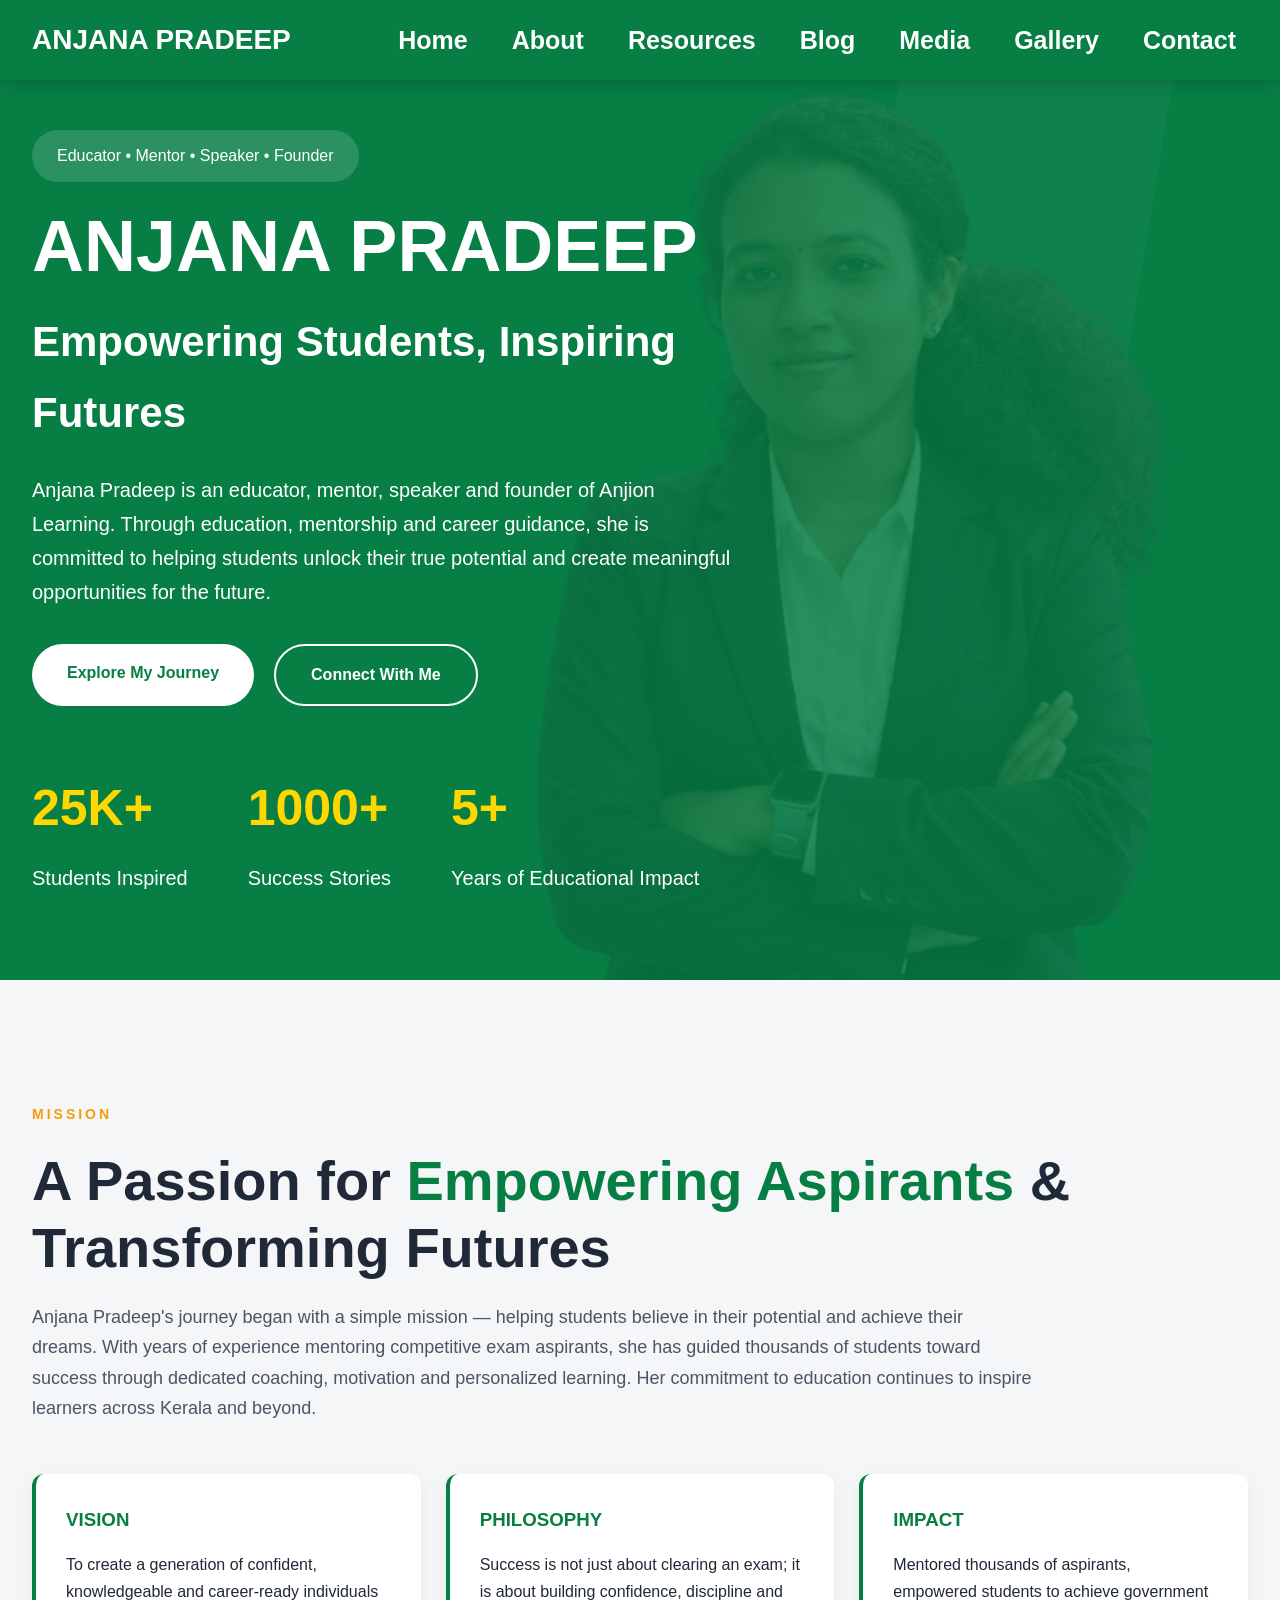
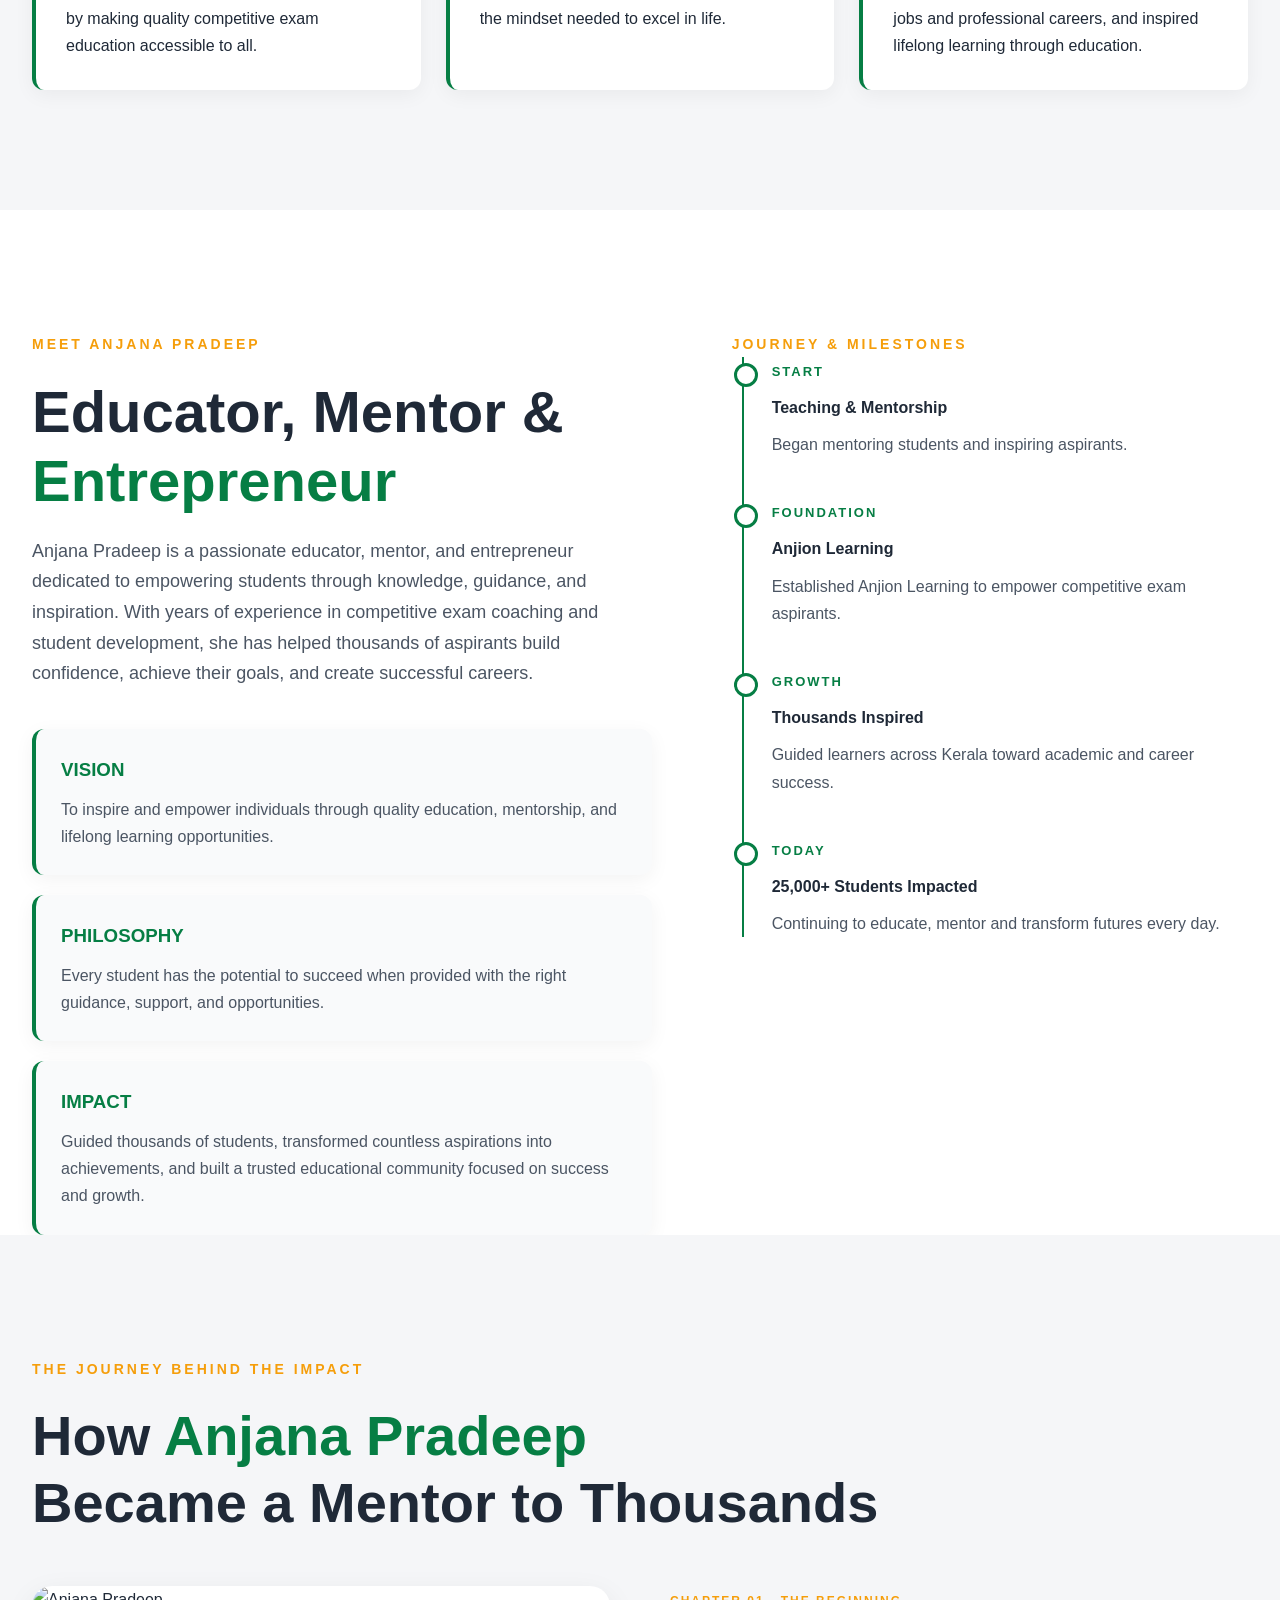
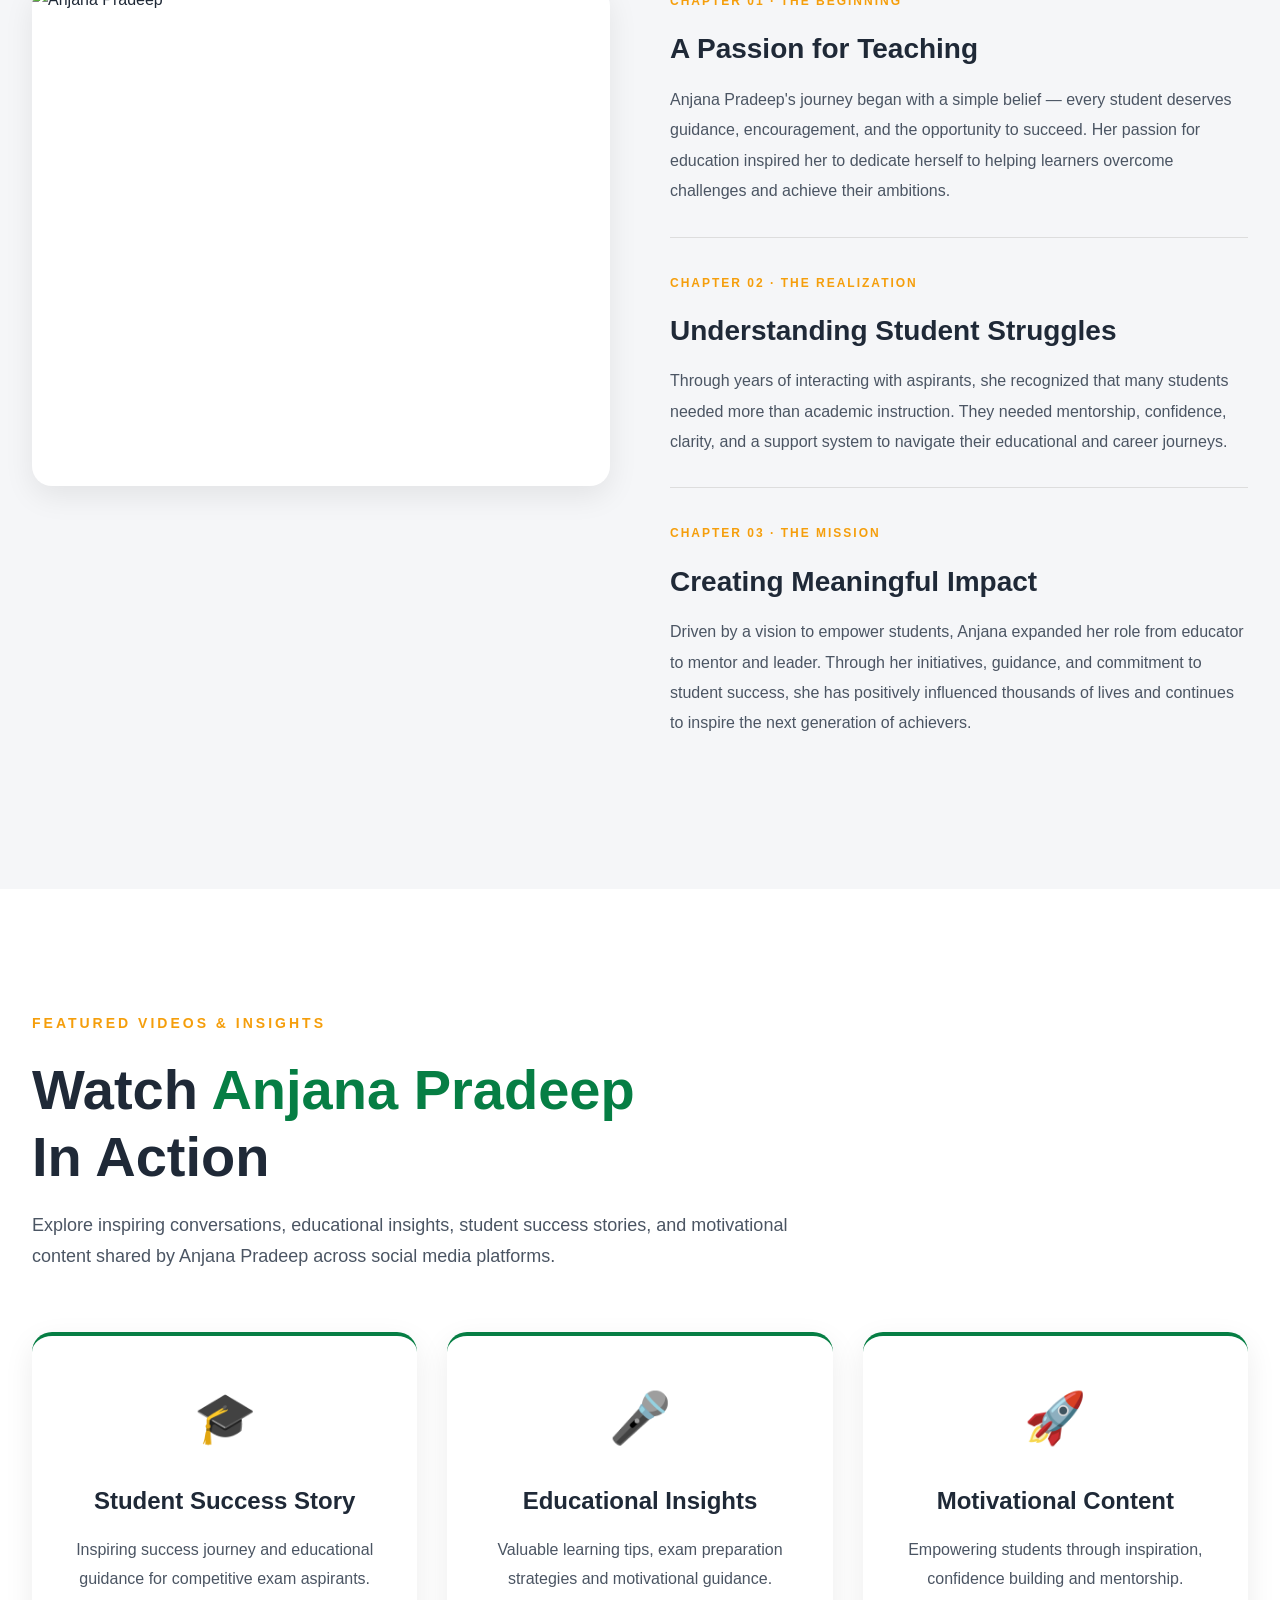
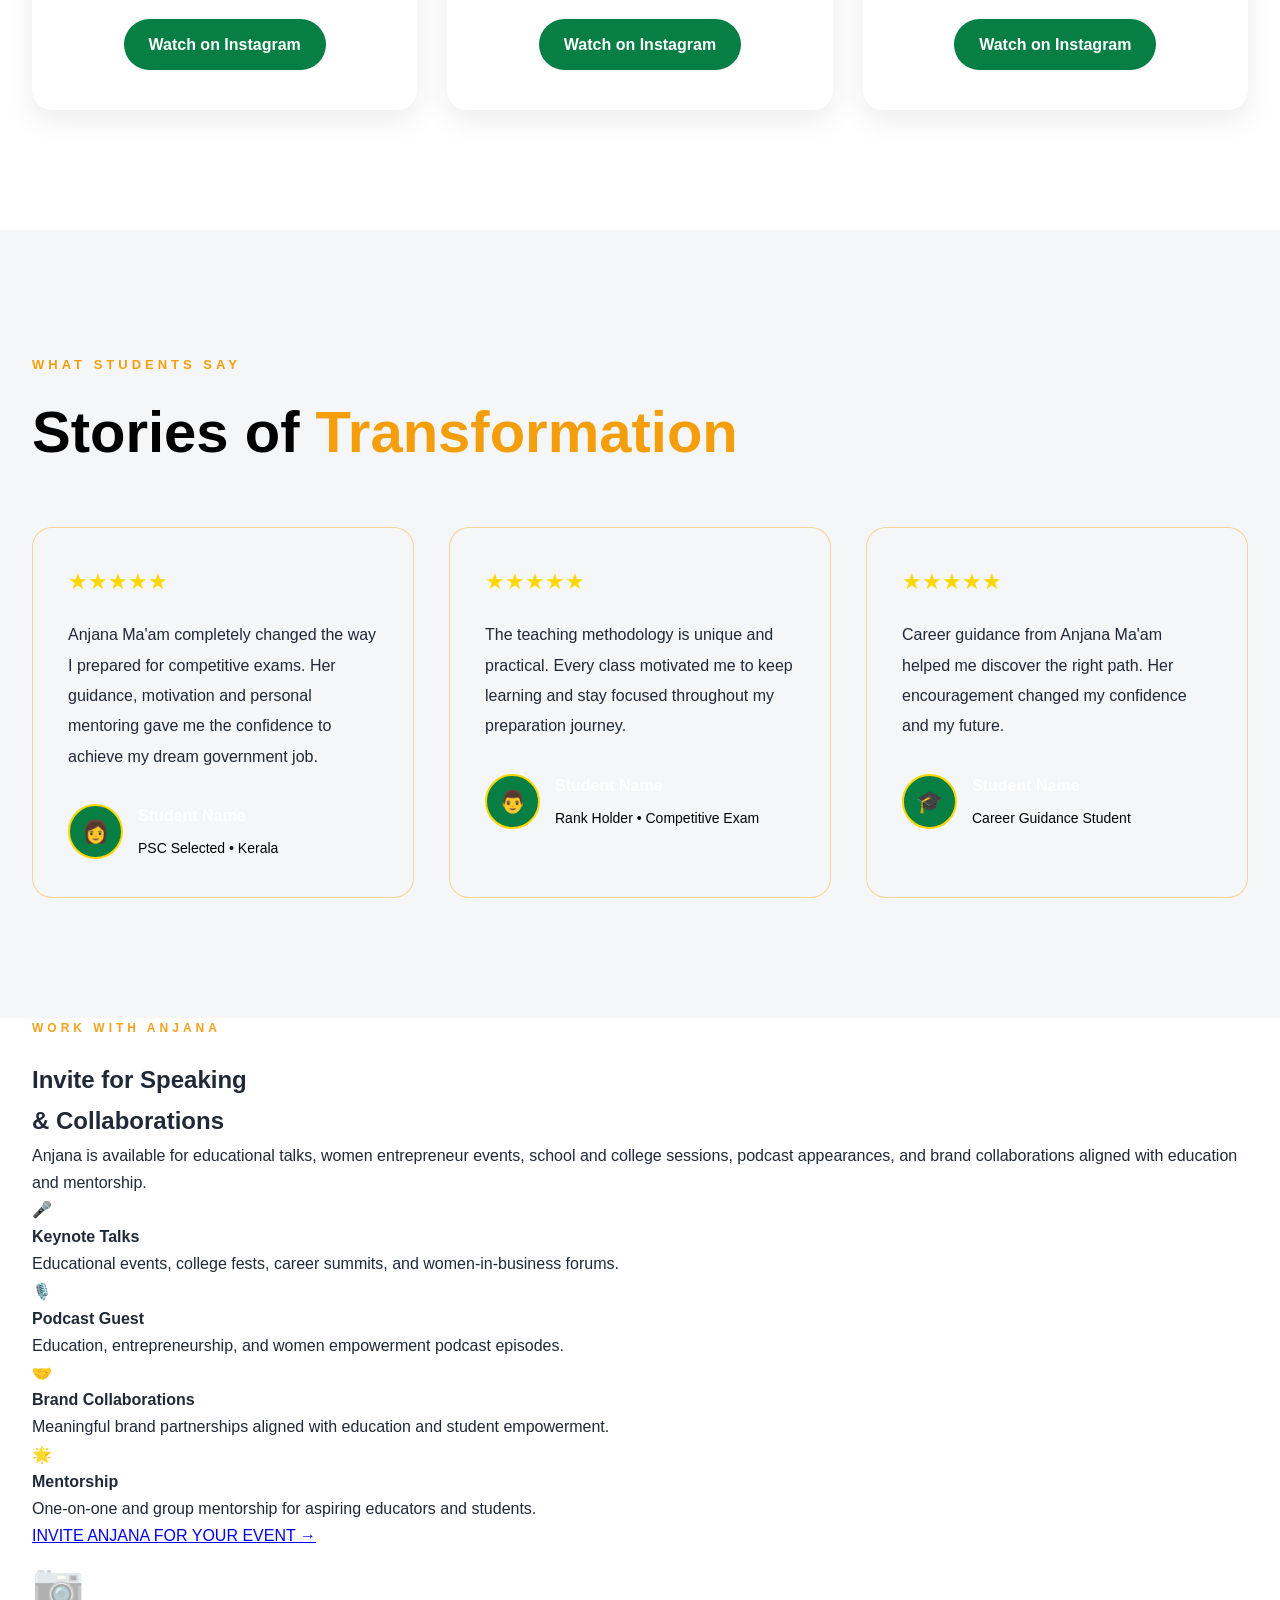
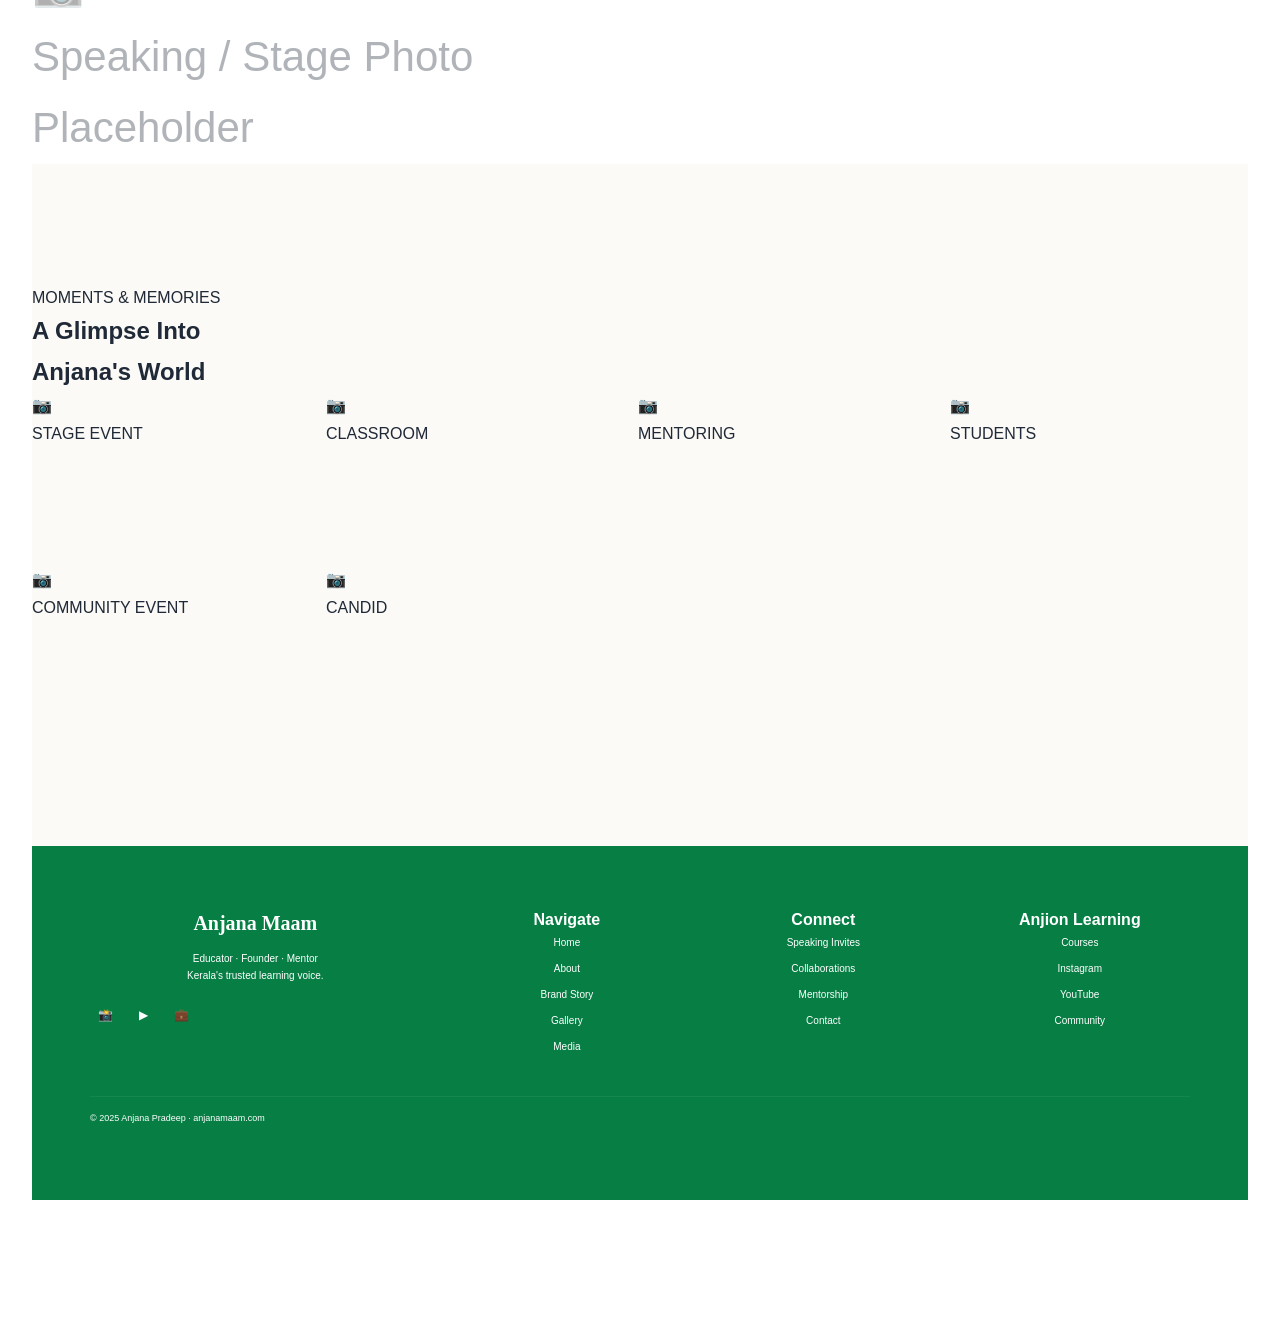
==== commit 1b9ba0d3: "Update index.html" ====
--- a/index.html
+++ b/index.html
@@ -714,7 +714,6 @@
   </div>
   <div class="f-bottom">
     <div class="f-copy">© 2025 Anjana Pradeep · anjanamaam.com</div>
-    <div class="f-made">Website by <span>Eternia Digital Solutions</span></div>
   </div>
 </footer>
 
